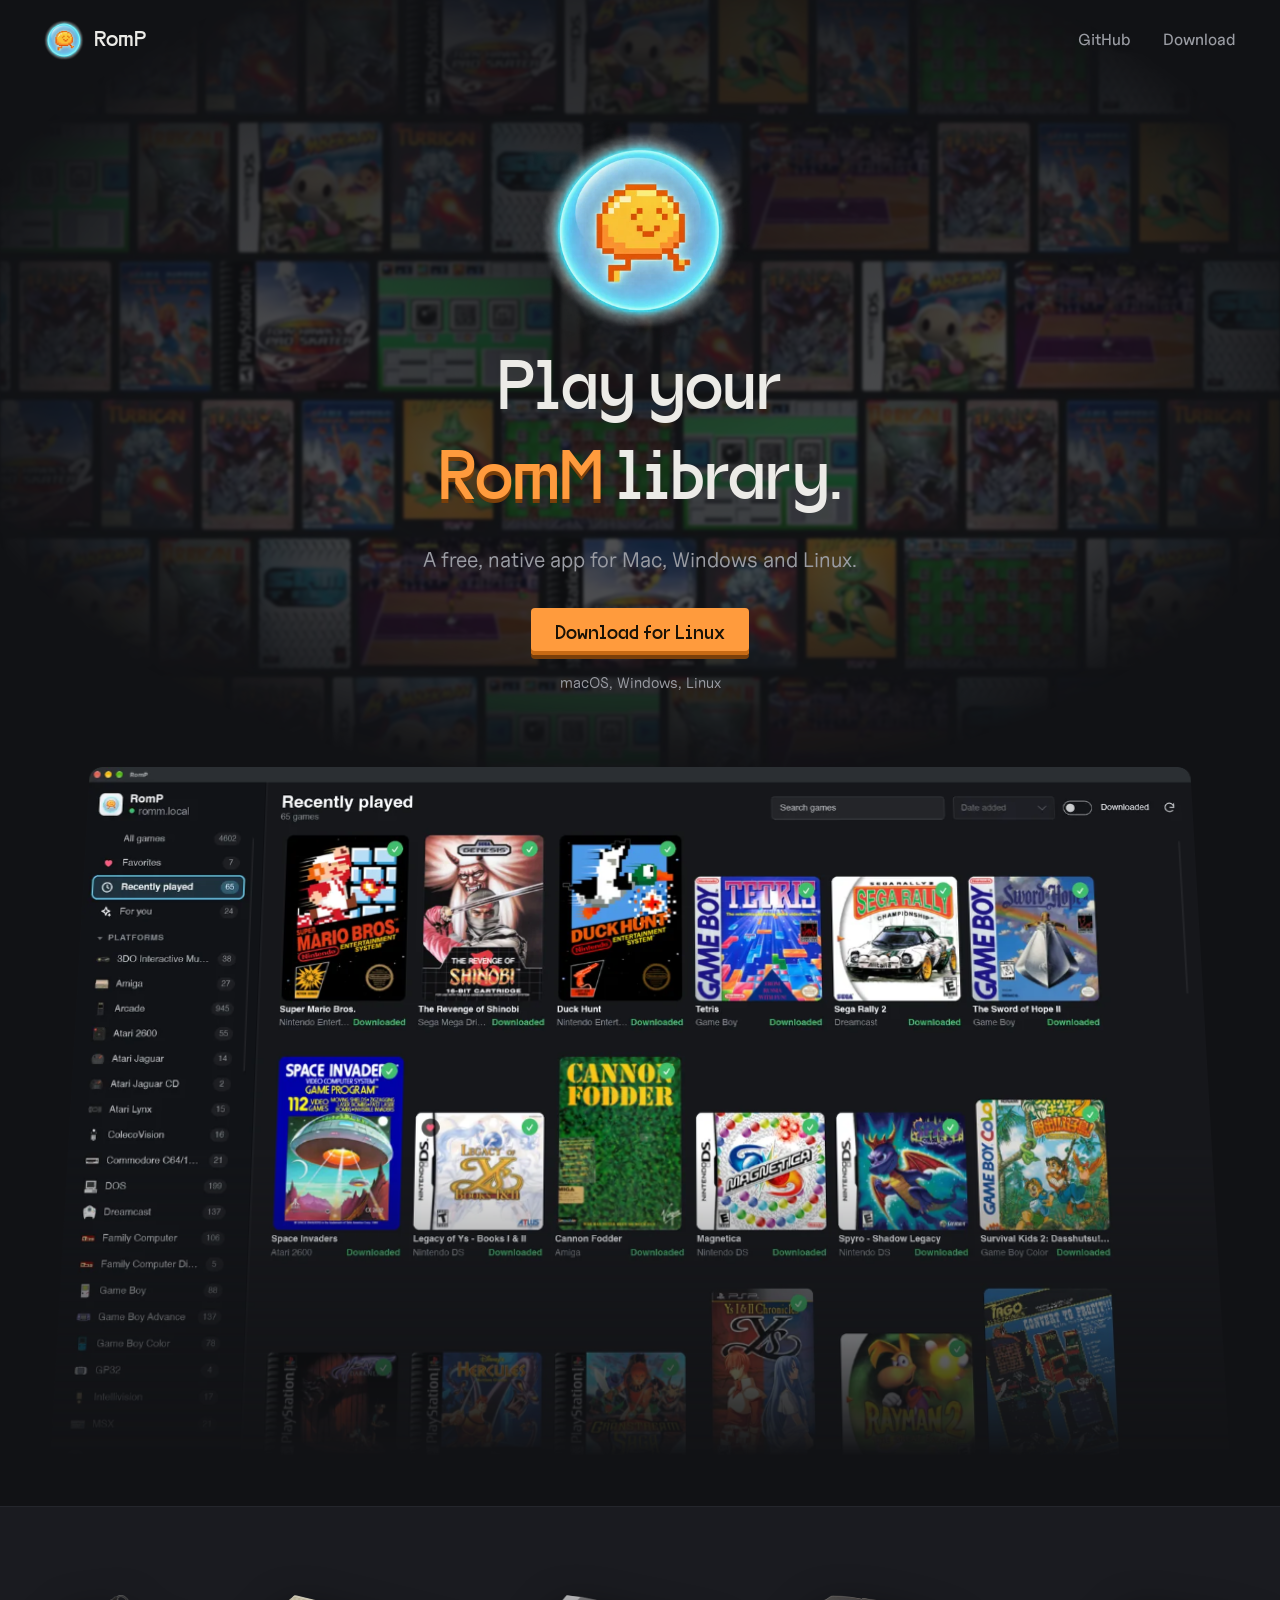
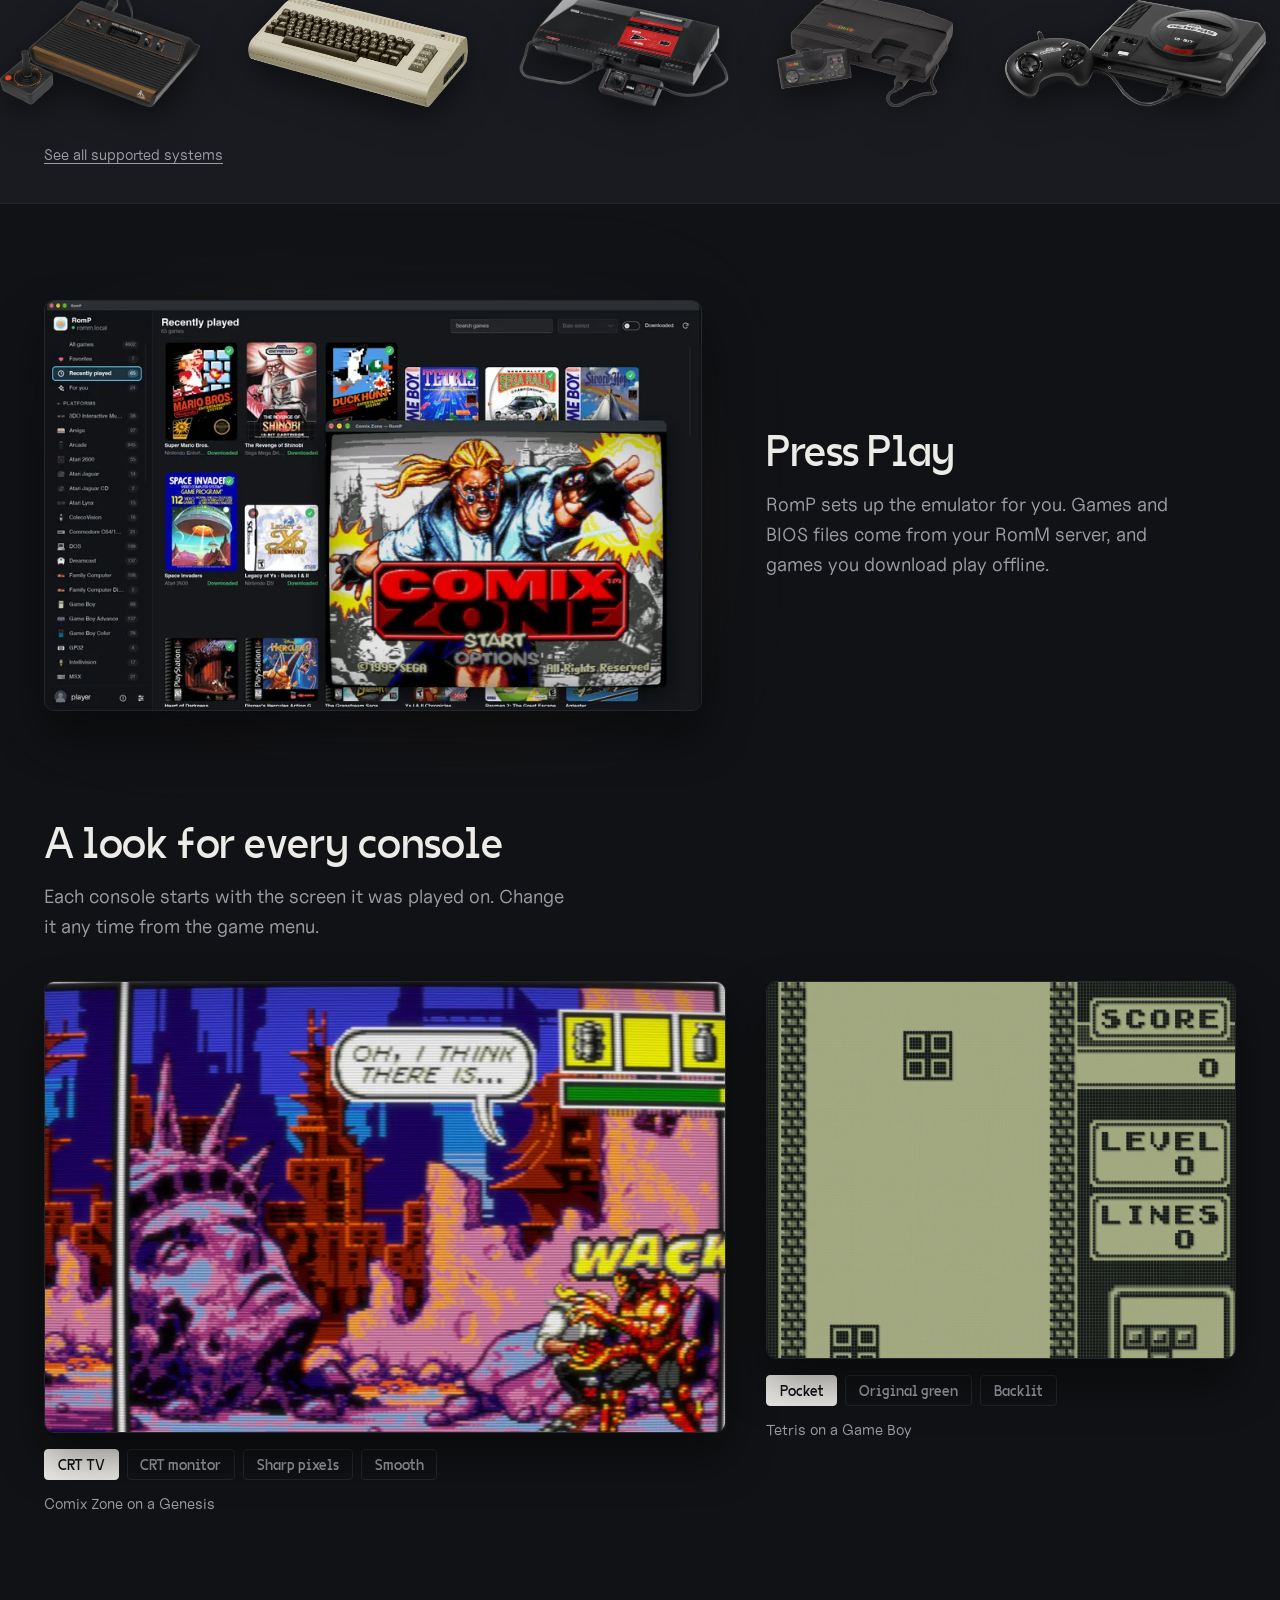
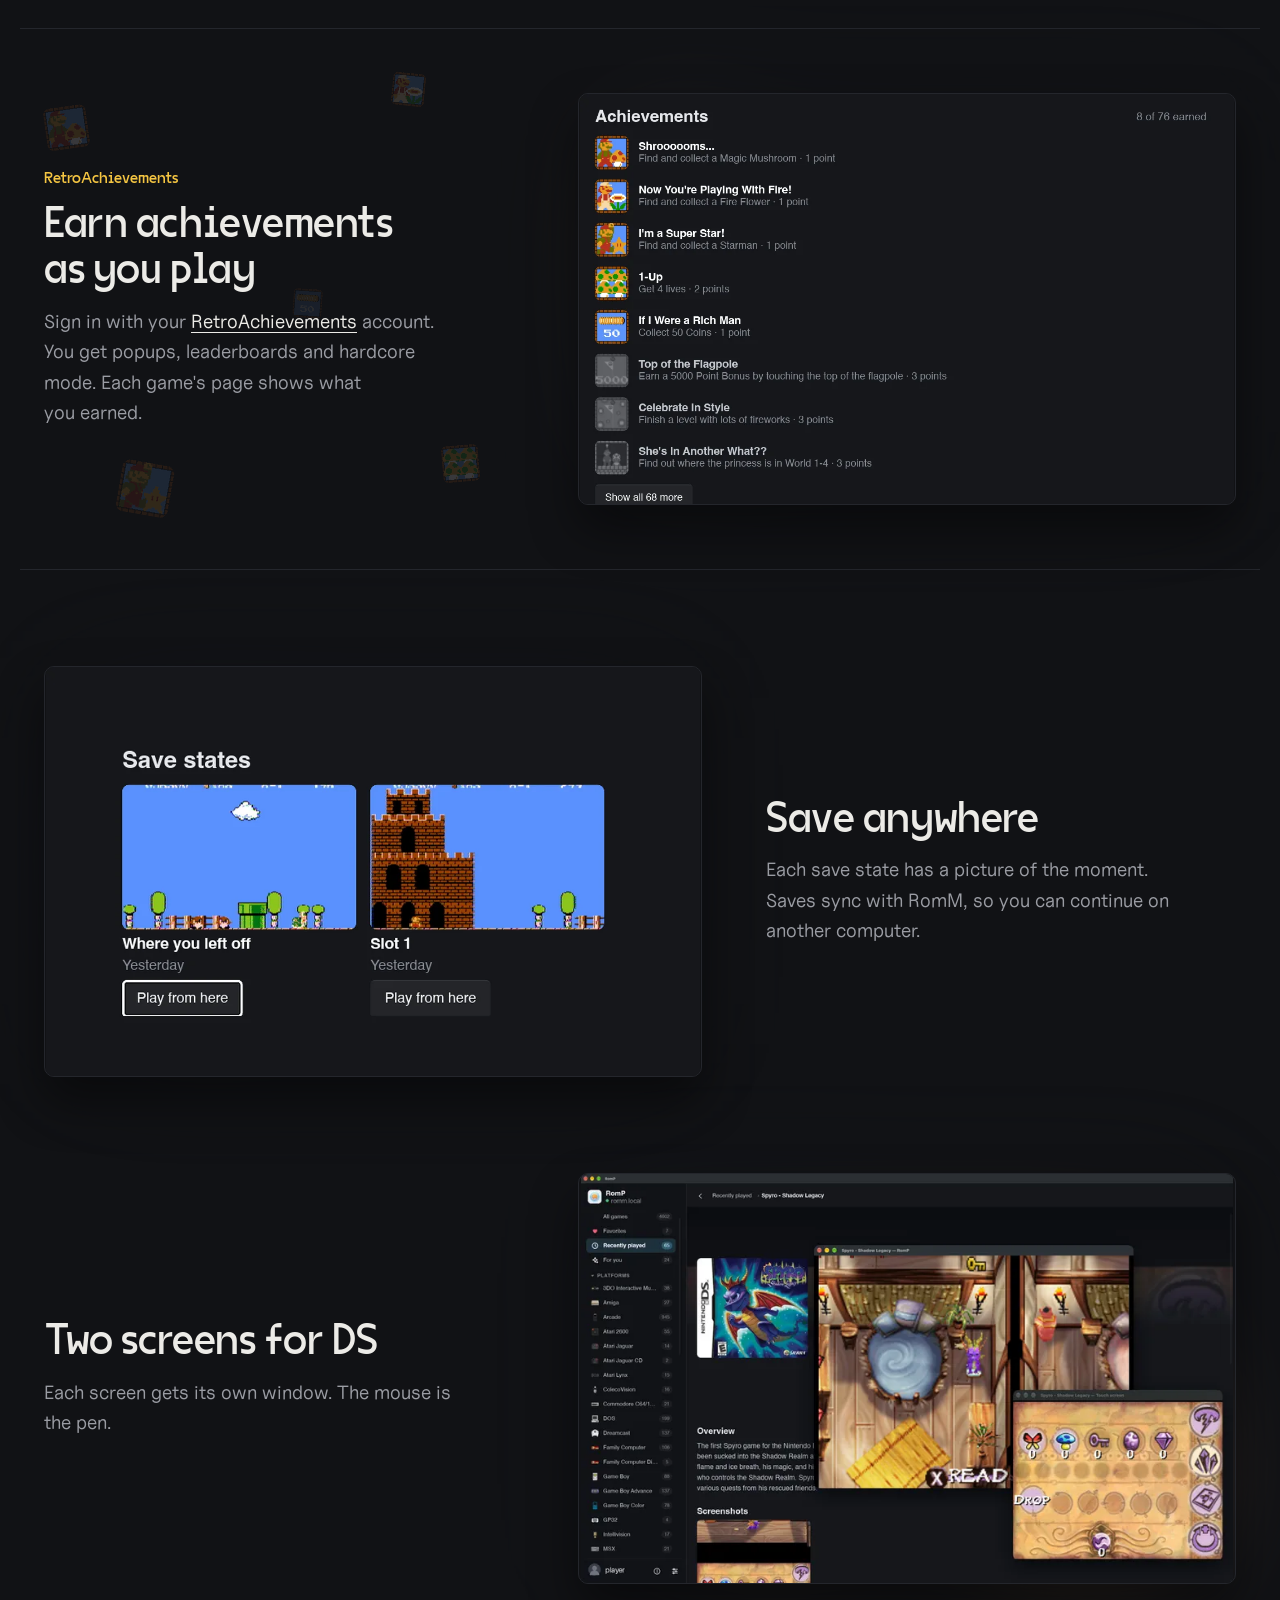
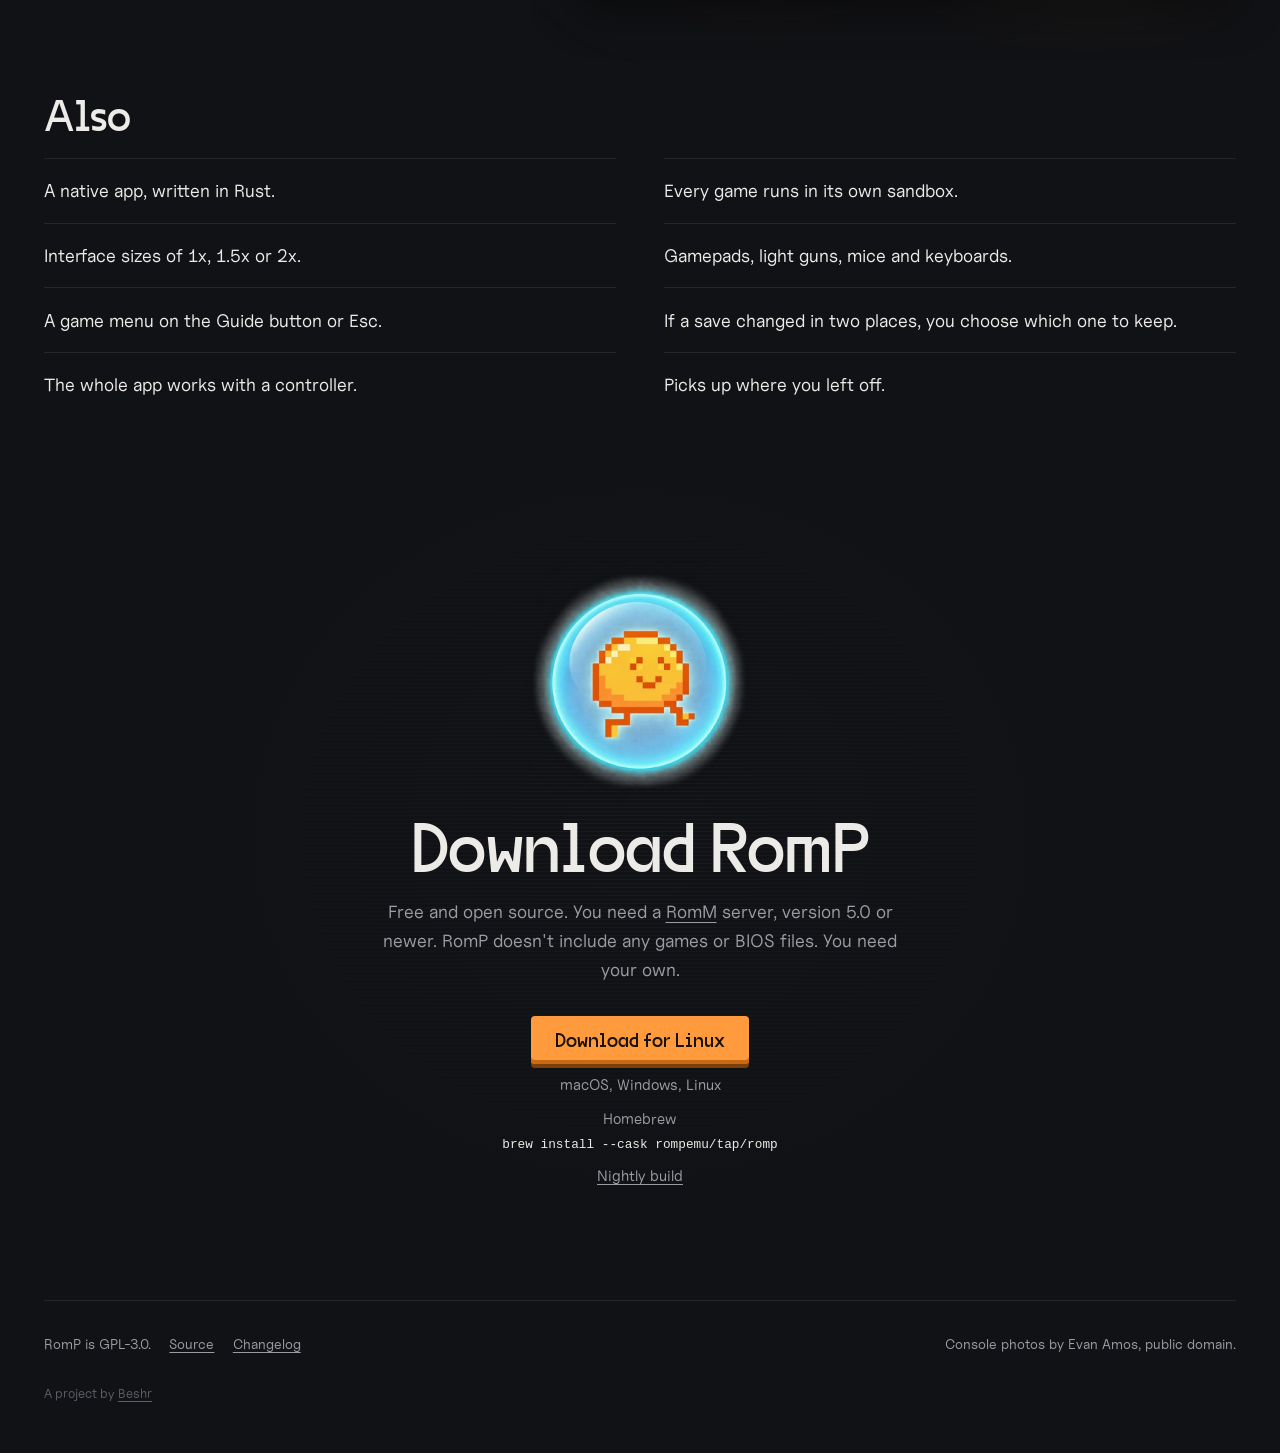
==== index.html @ f8d3b4d2 "Center the download section and even out the Also list" ====
<!doctype html>
<html lang="en">
<head>
<meta charset="utf-8">
<meta name="viewport" content="width=device-width, initial-scale=1">
<title>RomP - Play your RomM library</title>
<meta name="description" content="RomP is a free, open source, native app for Mac, Windows and Linux. It plays the games on your RomM server, with save sync, RetroAchievements and the screen look of each console.">
<meta name="theme-color" content="#111215">
<meta name="color-scheme" content="dark">
<link rel="canonical" href="https://rompemu.github.io/">
<link rel="icon" href="img/favicon.png" type="image/png">
<link rel="apple-touch-icon" href="img/apple-touch-icon.png">

<meta property="og:type" content="website">
<meta property="og:site_name" content="RomP">
<meta property="og:title" content="RomP - Play your RomM library">
<meta property="og:description" content="A free, native app for Mac, Windows and Linux. Choose a game from your server and press Play. RomP sets up the emulator for you.">
<meta property="og:url" content="https://rompemu.github.io/">
<meta property="og:image" content="https://rompemu.github.io/img/og.jpg">
<meta property="og:image:width" content="1200">
<meta property="og:image:height" content="630">
<meta property="og:image:alt" content="The RomP icon and name, with the tagline: Play your RomM library.">
<meta name="twitter:card" content="summary_large_image">
<meta name="twitter:title" content="RomP - Play your RomM library">
<meta name="twitter:description" content="A free, native app for Mac, Windows and Linux. Choose a game from your server and press Play. RomP sets up the emulator for you.">
<meta name="twitter:image" content="https://rompemu.github.io/img/og.jpg">

<script type="application/ld+json">
{
  "@context": "https://schema.org",
  "@type": "SoftwareApplication",
  "name": "RomP",
  "description": "Play your RomM library.",
  "applicationCategory": "GameApplication",
  "operatingSystem": "macOS, Windows, Linux",
  "license": "https://www.gnu.org/licenses/gpl-3.0.html",
  "url": "https://rompemu.github.io/",
  "downloadUrl": "https://github.com/RompEmu/RomP/releases/latest",
  "image": "https://rompemu.github.io/img/og.jpg",
  "offers": { "@type": "Offer", "price": "0", "priceCurrency": "USD" }
}
</script>
<link rel="preload" href="fonts/vg5000.woff2" as="font" type="font/woff2" crossorigin>
<link rel="stylesheet" href="style.css">
</head>
<body>

<header class="top">
  <div class="brand">
    <a class="logo" href="./"><img src="img/mark-nav.png" width="40" height="40" alt="">RomP</a>
    <a class="tag" href="https://github.com/RompEmu/RomP/releases/latest" data-tag hidden></a>
  </div>
  <nav>
    <a href="https://github.com/RompEmu/RomP">GitHub</a>
    <a href="#download">Download</a>
  </nav>
</header>

<main>
  <section class="hero">
    <div class="hero-text">
      <img class="hero-mark" src="img/mark-320.webp" srcset="img/mark-320.webp 1x, img/mark-640.webp 2x" width="220" height="220" alt="">
      <h1>Play your<br> <span class="hl">RomM</span> library.</h1>
      <p>A free, native app for Mac, Windows and Linux.</p>
      <a class="button" href="https://github.com/RompEmu/RomP/releases/latest" data-os-label>Download</a>
      <p class="small" data-version>macOS, Windows, Linux</p>
    </div>
    <img class="hero-shot" src="img/library-1600.webp" srcset="img/library-800.webp 800w, img/library-1600.webp 1600w" sizes="(max-width: 860px) 100vw, 1100px" width="1600" height="1004" alt="The RomP library, showing recently played games from many consoles">
  </section>

  <section class="shelf">
    <div class="shelf-track">
      <div class="shelf-row">
        <span class="console" data-name="Atari 2600" data-emu="Stella"><img src="img/consoles/atari-2600.webp" alt="Atari 2600" loading="lazy"></span>
        <span class="console" data-name="Commodore 64" data-emu="VICE"><img src="img/consoles/c64.webp" alt="Commodore 64" loading="lazy"></span>
        <span class="console" data-name="Sega Master System" data-emu="Genesis Plus GX"><img src="img/consoles/master-system.webp" alt="Sega Master System" loading="lazy"></span>
        <span class="console" data-name="TurboGrafx-16" data-emu="Beetle PCE Fast"><img src="img/consoles/turbografx.webp" alt="TurboGrafx-16" loading="lazy"></span>
        <span class="console" data-name="Sega Genesis" data-emu="Genesis Plus GX"><img src="img/consoles/genesis.webp" alt="Sega Genesis" loading="lazy"></span>
        <span class="console hand" data-name="Game Boy" data-emu="mGBA"><img src="img/consoles/game-boy.webp" alt="Game Boy" loading="lazy"></span>
        <span class="console hand" data-name="Atari Lynx" data-emu="Beetle Lynx"><img src="img/consoles/lynx.webp" alt="Atari Lynx" loading="lazy"></span>
        <span class="console hand" data-name="Sega Game Gear" data-emu="Genesis Plus GX"><img src="img/consoles/game-gear.webp" alt="Sega Game Gear" loading="lazy"></span>
        <span class="console" data-name="Super Famicom" data-emu="Snes9x"><img src="img/consoles/super-famicom.webp" alt="Super Famicom" loading="lazy"></span>
        <span class="console" data-name="Virtual Boy" data-emu="Beetle VB"><img src="img/consoles/virtual-boy.webp" alt="Virtual Boy" loading="lazy"></span>
        <span class="console" data-name="Sega Saturn" data-emu="Beetle Saturn"><img src="img/consoles/saturn.webp" alt="Sega Saturn" loading="lazy"></span>
        <span class="console" data-name="PlayStation" data-emu="Beetle PSX HW"><img src="img/consoles/playstation.webp" alt="PlayStation" loading="lazy"></span>
        <span class="console" data-name="Nintendo 64" data-emu="Mupen64Plus-Next"><img src="img/consoles/n64.webp" alt="Nintendo 64" loading="lazy"></span>
        <span class="console hand" data-name="Game Boy Color" data-emu="mGBA"><img src="img/consoles/gbc.webp" alt="Game Boy Color" loading="lazy"></span>
        <span class="console" data-name="PlayStation 2" data-emu="PCSX2 or ARMSX2"><img src="img/consoles/ps2.webp" alt="PlayStation 2" loading="lazy"></span>
        <span class="console" data-name="GameCube" data-emu="Dolphin"><img src="img/consoles/gamecube.webp" alt="GameCube" loading="lazy"></span>
        <span class="console hand" data-name="Game Boy Advance" data-emu="mGBA"><img src="img/consoles/gba.webp" alt="Game Boy Advance" loading="lazy"></span>
        <span class="console" data-name="Xbox" data-emu="xemu"><img src="img/consoles/xbox.webp" alt="Xbox" loading="lazy"></span>
        <span class="console hand" data-name="Nintendo DS" data-emu="melonDS DS"><img src="img/consoles/ds.webp" alt="Nintendo DS" loading="lazy"></span>
        <span class="console" data-name="PlayStation 3" data-emu="RPCS3"><img src="img/consoles/ps3.webp" alt="PlayStation 3" loading="lazy"></span>
      </div>
      <div class="shelf-row" aria-hidden="true">
        <span class="console" data-name="Atari 2600" data-emu="Stella"><img src="img/consoles/atari-2600.webp" alt="" loading="lazy"></span>
        <span class="console" data-name="Commodore 64" data-emu="VICE"><img src="img/consoles/c64.webp" alt="" loading="lazy"></span>
        <span class="console" data-name="Sega Master System" data-emu="Genesis Plus GX"><img src="img/consoles/master-system.webp" alt="" loading="lazy"></span>
        <span class="console" data-name="TurboGrafx-16" data-emu="Beetle PCE Fast"><img src="img/consoles/turbografx.webp" alt="" loading="lazy"></span>
        <span class="console" data-name="Sega Genesis" data-emu="Genesis Plus GX"><img src="img/consoles/genesis.webp" alt="" loading="lazy"></span>
        <span class="console hand" data-name="Game Boy" data-emu="mGBA"><img src="img/consoles/game-boy.webp" alt="" loading="lazy"></span>
        <span class="console hand" data-name="Atari Lynx" data-emu="Beetle Lynx"><img src="img/consoles/lynx.webp" alt="" loading="lazy"></span>
        <span class="console hand" data-name="Sega Game Gear" data-emu="Genesis Plus GX"><img src="img/consoles/game-gear.webp" alt="" loading="lazy"></span>
        <span class="console" data-name="Super Famicom" data-emu="Snes9x"><img src="img/consoles/super-famicom.webp" alt="" loading="lazy"></span>
        <span class="console" data-name="Virtual Boy" data-emu="Beetle VB"><img src="img/consoles/virtual-boy.webp" alt="" loading="lazy"></span>
        <span class="console" data-name="Sega Saturn" data-emu="Beetle Saturn"><img src="img/consoles/saturn.webp" alt="" loading="lazy"></span>
        <span class="console" data-name="PlayStation" data-emu="Beetle PSX HW"><img src="img/consoles/playstation.webp" alt="" loading="lazy"></span>
        <span class="console" data-name="Nintendo 64" data-emu="Mupen64Plus-Next"><img src="img/consoles/n64.webp" alt="" loading="lazy"></span>
        <span class="console hand" data-name="Game Boy Color" data-emu="mGBA"><img src="img/consoles/gbc.webp" alt="" loading="lazy"></span>
        <span class="console" data-name="PlayStation 2" data-emu="PCSX2 or ARMSX2"><img src="img/consoles/ps2.webp" alt="" loading="lazy"></span>
        <span class="console" data-name="GameCube" data-emu="Dolphin"><img src="img/consoles/gamecube.webp" alt="" loading="lazy"></span>
        <span class="console hand" data-name="Game Boy Advance" data-emu="mGBA"><img src="img/consoles/gba.webp" alt="" loading="lazy"></span>
        <span class="console" data-name="Xbox" data-emu="xemu"><img src="img/consoles/xbox.webp" alt="" loading="lazy"></span>
        <span class="console hand" data-name="Nintendo DS" data-emu="melonDS DS"><img src="img/consoles/ds.webp" alt="" loading="lazy"></span>
        <span class="console" data-name="PlayStation 3" data-emu="RPCS3"><img src="img/consoles/ps3.webp" alt="" loading="lazy"></span>
      </div>
    </div>
    <p class="shelf-link"><a href="https://github.com/RompEmu/RomP#supported-systems">See all supported systems</a></p>
  </section>

  <section class="row">
    <div class="shot" style="--src: url(img/play-800.webp)">
      <img class="framed" src="img/play-1600.webp" srcset="img/play-800.webp 800w, img/play-1600.webp 1600w" sizes="(max-width: 860px) 100vw, 60vw" width="1600" height="1004" loading="lazy" alt="Comix Zone running in its own window over the RomP library">
    </div>
    <div>
      <h2>Press Play</h2>
      <p>RomP sets up the emulator for you. Games and BIOS files come from your RomM server, and games you download play offline.</p>
    </div>
  </section>

  <section class="looks">
    <div class="looks-head">
      <h2>A look for every console</h2>
      <p>Each console starts with the screen it was played on. Change it any time from the game menu.</p>
    </div>
    <div class="looks-grid">
      <figure class="switcher">
        <div class="stage">
        <img class="look is-on" data-look="look-crt-tv" src="img/look-crt-tv-1600.webp" srcset="img/look-crt-tv-800.webp 800w, img/look-crt-tv-1600.webp 1600w" sizes="(max-width: 860px) 100vw, 50vw" width="1600" height="1058" loading="lazy" alt="Comix Zone with the CRT TV look">
        <img class="look" data-look="look-crt-monitor" src="img/look-crt-monitor-1600.webp" srcset="img/look-crt-monitor-800.webp 800w, img/look-crt-monitor-1600.webp 1600w" sizes="(max-width: 860px) 100vw, 50vw" width="1600" height="1058" loading="lazy" alt="Comix Zone with the CRT monitor look">
        <img class="look" data-look="look-sharp" src="img/look-sharp-1600.webp" srcset="img/look-sharp-800.webp 800w, img/look-sharp-1600.webp 1600w" sizes="(max-width: 860px) 100vw, 50vw" width="1600" height="1058" loading="lazy" alt="Comix Zone with the Sharp pixels look">
        <img class="look" data-look="look-smooth" src="img/look-smooth-1600.webp" srcset="img/look-smooth-800.webp 800w, img/look-smooth-1600.webp 1600w" sizes="(max-width: 860px) 100vw, 50vw" width="1600" height="1058" loading="lazy" alt="Comix Zone with the Smooth look">
        </div>
        <div class="tabs" role="group" aria-label="Genesis looks">
        <button type="button" data-look="look-crt-tv" aria-pressed="true">CRT TV</button>
        <button type="button" data-look="look-crt-monitor" aria-pressed="false">CRT monitor</button>
        <button type="button" data-look="look-sharp" aria-pressed="false">Sharp pixels</button>
        <button type="button" data-look="look-smooth" aria-pressed="false">Smooth</button>
        </div>
        <figcaption>Comix Zone on a Genesis</figcaption>
      </figure>
      <figure class="switcher">
        <div class="stage">
        <img class="look is-on" data-look="look-gb-pocket" src="img/look-gb-pocket-1200.webp" srcset="img/look-gb-pocket-600.webp 600w, img/look-gb-pocket-1200.webp 1200w" sizes="(max-width: 860px) 100vw, 50vw" width="1200" height="962" loading="lazy" alt="Tetris with the Pocket look">
        <img class="look" data-look="look-gb-green" src="img/look-gb-green-1200.webp" srcset="img/look-gb-green-600.webp 600w, img/look-gb-green-1200.webp 1200w" sizes="(max-width: 860px) 100vw, 50vw" width="1200" height="962" loading="lazy" alt="Tetris with the Original green look">
        <img class="look" data-look="look-gb-backlit" src="img/look-gb-backlit-1200.webp" srcset="img/look-gb-backlit-600.webp 600w, img/look-gb-backlit-1200.webp 1200w" sizes="(max-width: 860px) 100vw, 50vw" width="1200" height="962" loading="lazy" alt="Tetris with the Backlit look">
        </div>
        <div class="tabs" role="group" aria-label="Game Boy screens">
        <button type="button" data-look="look-gb-pocket" aria-pressed="true">Pocket</button>
        <button type="button" data-look="look-gb-green" aria-pressed="false">Original green</button>
        <button type="button" data-look="look-gb-backlit" aria-pressed="false">Backlit</button>
        </div>
        <figcaption>Tetris on a Game Boy</figcaption>
      </figure>
    </div>
  </section>

  <section class="cheevos">
    <div class="badges" aria-hidden="true">
      <img src="img/badge-0.png" alt=""><img src="img/badge-1.png" alt=""><img src="img/badge-2.png" alt=""><img src="img/badge-3.png" alt=""><img src="img/badge-4.png" alt="">
    </div>
    <div class="cheevos-text">
      <p class="eyebrow">RetroAchievements</p>
      <h2>Earn achievements as you play</h2>
      <p>Sign in with your <a href="https://retroachievements.org">RetroAchievements</a> account. You get popups, leaderboards and hardcore mode. Each game's page shows what you earned.</p>
    </div>
    <div class="shot" style="--src: url(img/achievements.webp)">
      <picture>
        <source media="(max-width: 600px)" srcset="img/achievements-phone.webp" width="780" height="367">
        <img class="framed" src="img/achievements.webp" width="1174" height="734" loading="lazy" alt="A list of Super Mario Bros. achievements, 8 of 76 earned">
      </picture>
    </div>
  </section>

  <section class="row">
    <div class="shot" style="--src: url(img/save-states.webp)">
      <picture>
        <source media="(max-width: 600px)" srcset="img/save-states-phone.webp" width="697" height="371">
        <img class="framed" src="img/save-states.webp" width="1174" height="734" loading="lazy" alt="Two save states with a picture of the game">
      </picture>
    </div>
    <div>
      <h2>Save anywhere</h2>
      <p>Each save state has a picture of the moment. Saves sync with RomM, so you can continue on another computer.</p>
    </div>
  </section>

  <section class="row flip">
    <div class="shot" style="--src: url(img/ds-800.webp)">
      <img class="framed" src="img/ds-1600.webp" srcset="img/ds-800.webp 800w, img/ds-1600.webp 1600w" sizes="(max-width: 860px) 100vw, 60vw" width="1600" height="1004" loading="lazy" alt="Spyro: Shadow Legacy with its two screens in two windows">
    </div>
    <div>
      <h2>Two screens for DS</h2>
      <p>Each screen gets its own window. The mouse is the pen.</p>
    </div>
  </section>

  <section class="facts">
    <h2>Also</h2>
    <ul>
      <li>A native app, written in Rust.</li>
      <li>Every game runs in its own sandbox.</li>
      <li>Interface sizes of 1x, 1.5x or 2x.</li>
      <li>Gamepads, light guns, mice and keyboards.</li>
      <li>A game menu on the Guide button or Esc.</li>
      <li>If a save changed in two places, you choose which one to keep.</li>
      <li>The whole app works with a controller.</li>
      <li>Picks up where you left off.</li>
    </ul>
  </section>

  <section class="download" id="download">
    <img class="download-mark" src="img/mark-320.webp" srcset="img/mark-320.webp 1x, img/mark-640.webp 2x" width="240" height="240" alt="">
    <div>
      <h2>Download RomP</h2>
      <p>Free and open source. You need a <a href="https://romm.app">RomM</a> server, version 5.0 or newer. RomP doesn't include any games or BIOS files. You need your own.</p>
      <a class="button" href="https://github.com/RompEmu/RomP/releases/latest" data-os-label>Download</a>
      <p class="small" data-version>macOS, Windows, Linux</p>
      <p class="small others" data-others hidden></p>
      <p class="small">Homebrew<br><code>brew install --cask rompemu/tap/romp</code></p>
      <p class="small"><a href="https://github.com/RompEmu/RomP/releases/tag/nightly">Nightly build</a></p>
    </div>
  </section>
</main>

<footer>
  <p>RomP is GPL-3.0. <a href="https://github.com/RompEmu/RomP">Source</a> <a href="https://github.com/RompEmu/RomP/blob/main/CHANGELOG.md">Changelog</a></p>
  <p>Console photos by Evan Amos, public domain.</p>
  <p class="byline">A project by <a href="https://beshr.com">Beshr</a></p>
</footer>

<script src="script.js" defer></script>

<script data-goatcounter="https://romp.goatcounter.com/count" async src="//gc.zgo.at/count.js"></script>
</body>
</html>
---- style.css ----
@font-face {
  font-family: "VG5000";
  src: url("fonts/vg5000.woff2") format("woff2");
  font-display: swap;
}

@font-face {
  font-family: "Uncut Sans";
  src: url("fonts/uncut-sans-400.woff2") format("woff2");
  font-weight: 400;
  font-display: swap;
}

@font-face {
  font-family: "Uncut Sans";
  src: url("fonts/uncut-sans-500.woff2") format("woff2");
  font-weight: 500;
  font-display: swap;
}

@font-face {
  font-family: "Uncut Sans";
  src: url("fonts/uncut-sans-600.woff2") format("woff2");
  font-weight: 600;
  font-display: swap;
}

:root {
  --bg: #111215;
  --text: #ecebe7;
  --muted: #9a9ca3;
  --line: #24262c;
  --orange: #ff9b3d;
  --gold: #f4c542;
  --focus: #5ac8fa;
  --font: "Uncut Sans", system-ui, sans-serif;
  --display: "VG5000", "Uncut Sans", sans-serif;
}

* { box-sizing: border-box; }

body {
  margin: 0;
  background: var(--bg);
  color: var(--text);
  font: 400 1.125rem/1.6 var(--font);
  -webkit-font-smoothing: antialiased;
}

html { overflow-x: clip; }
main { overflow-x: clip; }

a { color: inherit; text-decoration-thickness: 1px; text-underline-offset: .2em; }

a:focus-visible, button:focus-visible {
  outline: 2px solid var(--focus);
  outline-offset: 3px;
  border-radius: 4px;
}

.button:focus-visible { outline-offset: 4px; }

h1, h2 { text-wrap: balance; }
p { text-wrap: pretty; }
img { display: block; max-width: 100%; height: auto; }

.top {
  position: relative;
  z-index: 10;
  display: flex;
  align-items: center;
  justify-content: space-between;
  max-width: 1240px;
  margin: 0 auto;
  padding: 1.25rem 1.5rem;
}

.logo {
  display: flex;
  align-items: center;
  gap: .6rem;
  font-family: var(--display);
  font-weight: 400;
  font-size: 1.4rem;
  text-decoration: none;
}

.brand { display: flex; align-items: center; gap: .75rem; }

.tag {
  padding: .3rem .45rem .2rem;
  border: 1px solid var(--line);
  border-radius: 3px;
  color: var(--muted);
  font: 400 .8125rem/1 var(--display);
  text-decoration: none;
}

.tag:hover { color: var(--text); border-color: var(--muted); }

.top nav { display: flex; gap: 2rem; font-weight: 500; font-size: 1rem; }
.top nav a { text-decoration: none; color: var(--muted); }
.top nav a:hover { color: var(--text); }

.hero {
  position: relative;
  isolation: isolate;
  display: grid;
  justify-items: center;
  max-width: 1240px;
  margin: 0 auto;
  padding: 2.5rem 1.5rem 3rem;
  text-align: center;
}

.hero-text { display: grid; justify-items: center; }

.hero::before {
  content: "";
  pointer-events: none;
  position: absolute;
  z-index: -1;
  top: -6rem;
  height: 52rem;
  left: 50%;
  width: 100vw;
  translate: -50% 0;
  background:
    radial-gradient(ellipse 34% 40% at 50% 34%, rgb(17 18 21 / .82), rgb(17 18 21 / .35) 70%, transparent),
    url("img/wall.webp") center top / cover;
  opacity: .42;
  filter: saturate(.8) blur(1.5px);
  -webkit-mask-image: radial-gradient(ellipse 70% 65% at 50% 45%, #000 20%, transparent 80%);
  mask-image: radial-gradient(ellipse 70% 65% at 50% 45%, #000 20%, transparent 80%);
}

.hero-mark {
  width: 220px;
  height: 220px;
  margin-bottom: .25rem;
  animation: bob 6s ease-in-out infinite;
}

@keyframes bob {
  50% { transform: translateY(-8px); }
}

h1 {
  margin: 0 0 1.25rem;
  font-family: var(--display);
  font-size: clamp(3rem, 5.4vw, 4.9rem);
  line-height: 1.3;
  font-weight: 400;
  letter-spacing: -.015em;
}

h1 .hl {
  color: var(--orange);
  text-shadow: 0 .06em 0 #7a3f0a;
}

.hero-text > p:first-of-type { margin: 0 0 2rem; color: var(--muted); font-size: 1.3125rem; line-height: 1.55; }

.button {
  display: inline-block;
  padding: .9rem 1.5rem .8rem;
  border-radius: 4px;
  background: var(--orange);
  color: #1a1206;
  font: 400 1.25rem/1 var(--display);
  text-decoration: none;
  box-shadow: inset 0 -4px 0 #c86a14, 0 4px 0 #7a3f0a;
  transition: transform .06s, box-shadow .06s;
}

.button:hover { background: #ffab5c; }

.button:active {
  transform: translateY(4px);
  box-shadow: inset 0 -2px 0 #c86a14, 0 0 0 #7a3f0a;
}

.small { margin: 1rem 0 0; color: var(--muted); font-size: .9375rem; }

.hero-shot {
  width: min(100%, 1100px);
  margin: 4.5rem 0 0;
  border-radius: 12px;
  -webkit-mask-image: linear-gradient(#000 55%, transparent 96%);
  mask-image: linear-gradient(#000 55%, transparent 96%);
  filter: drop-shadow(0 40px 70px rgb(0 0 0 / .65));
  transform: perspective(2400px) rotateX(14deg);
  transform-origin: 50% 0;
}

.lost {
  min-height: 100vh;
  display: flex;
  flex-direction: column;
  background:
    repeating-linear-gradient(0deg, rgb(255 255 255 / .03) 0 1px, transparent 1px 4px),
    radial-gradient(ellipse 60% 50% at 50% 45%, rgb(255 155 61 / .08), transparent 70%),
    var(--bg);
}

.lost .top { width: 100%; }

.lost-main {
  flex: 1;
  display: grid;
  place-content: center;
  justify-items: center;
  gap: 0;
  padding: 2rem 1.5rem 6rem;
  text-align: center;
}

.lost-main h1 { margin-bottom: 1rem; }
.lost-main > p:not(.eyebrow) { margin: 0 0 2rem; color: var(--muted); font-size: 1.1875rem; max-width: 32ch; }

@media (max-width: 860px) {
  .hero { padding-top: 1.5rem; }
  .hero-shot { width: 112%; margin: 3rem 0 0; transform: none; }
}

.shelf {
  background: #1a1b20;
  border-block: 1px solid var(--line);
  padding: 5.5rem 0 2.25rem;
  overflow: hidden;
}

.shelf-track {
  display: flex;
  width: max-content;
  animation: slide 90s linear infinite;
}

.shelf-row {
  display: flex;
  align-items: flex-end;
  gap: 3rem;
  padding-right: 3rem;
}

.console { position: relative; display: block; }

.console img {
  height: 112px;
  width: auto;
  max-width: none;
  filter: drop-shadow(0 0 .5px rgb(255 255 255 / .35)) drop-shadow(0 10px 18px rgb(0 0 0 / .5));
  transition: transform .2s ease;
}

.console.hand img { height: 84px; }

.console:hover img { transform: translateY(-6px); }

.console::after {
  content: attr(data-name) "\A" attr(data-emu);
  position: absolute;
  left: 50%;
  bottom: calc(100% + 1rem);
  padding: .45rem .7rem .35rem;
  border-radius: 4px;
  background: var(--text);
  color: var(--bg);
  font: 400 .9375rem/1.35 var(--display);
  white-space: pre;
  text-align: center;
  box-shadow: 0 3px 0 rgb(0 0 0 / .35);
  opacity: 0;
  translate: -50% 6px;
  transition: opacity .15s, translate .15s;
  pointer-events: none;
}

.shelf-link {
  max-width: 1240px;
  margin: 2.25rem auto 0;
  padding: 0 1.5rem;
  font-size: .9375rem;
}

.shelf-link a { color: var(--muted); }
.shelf-link a:hover { color: var(--text); }

.console:hover::after { opacity: 1; translate: -50% 0; }

@keyframes slide {
  to { transform: translateX(-50%); }
}

h2 {
  margin: 0 0 .75rem;
  font-family: var(--display);
  font-size: clamp(2rem, 3.4vw, 2.75rem);
  line-height: 1.05;
  font-weight: 400;
  letter-spacing: -.01em;
}

.row {
  display: grid;
  grid-template-columns: minmax(0, 7fr) minmax(0, 5fr);
  align-items: center;
  gap: 4rem;
  max-width: 1240px;
  margin: 0 auto;
  padding: 6rem 1.5rem 0;
}

.row p { margin: 0; color: var(--muted); font-size: 1.1875rem; line-height: 1.6; max-width: 32ch; }

.row.flip { grid-template-columns: minmax(0, 5fr) minmax(0, 7fr); }
.row.flip .shot { order: 2; }

.shot {
  position: relative;
  isolation: isolate;
  aspect-ratio: 16 / 10;
}

.shot::before {
  content: "";
  pointer-events: none;
  position: absolute;
  inset: 8% 6%;
  z-index: -1;
  background: var(--src) center / cover;
  filter: blur(60px) saturate(1.6);
  opacity: .32;
}

.shot picture { display: contents; }

.shot img {
  width: 100%;
  height: 100%;
  object-fit: contain;
}

.framed {
  border-radius: 10px;
  border: 1px solid var(--line);
  box-shadow: 0 24px 48px rgb(0 0 0 / .45);
}

.looks {
  max-width: 1240px;
  margin: 0 auto;
  padding: 7rem 1.5rem 0;
}

.looks-head p { margin: 0; color: var(--muted); font-size: 1.1875rem; line-height: 1.6; max-width: 40ch; }

.looks-grid {
  display: grid;
  grid-template-columns: minmax(0, 1.45fr) minmax(0, 1fr);
  gap: 2.5rem;
  align-items: start;
  margin-top: 2.5rem;
}

.switcher { margin: 0; }

.stage {
  position: relative;
  display: grid;
  overflow: hidden;
  border-radius: 10px;
  border: 1px solid var(--line);
  background: #000;
  box-shadow: 0 24px 48px rgb(0 0 0 / .45);
}

.stage img {
  grid-area: 1 / 1;
  width: 100%;
  opacity: 0;
  transition: opacity .35s ease;
}

.stage img.is-on { opacity: 1; }

.tabs {
  display: flex;
  flex-wrap: wrap;
  gap: .5rem;
  margin-top: 1rem;
}

.tabs button {
  padding: .5rem .8rem .4rem;
  border: 1px solid var(--line);
  border-radius: 4px;
  background: transparent;
  color: var(--muted);
  font: 400 .9375rem/1 var(--display);
  cursor: pointer;
  transition: color .15s, border-color .15s, background .15s;
}

.tabs button:hover { color: var(--text); border-color: var(--muted); }

.tabs button[aria-pressed="true"] {
  background: var(--text);
  border-color: var(--text);
  color: var(--bg);
}

.switcher figcaption { margin-top: .75rem; color: var(--muted); font-size: .9375rem; }

.cheevos {
  position: relative;
  isolation: isolate;
  display: grid;
  grid-template-columns: minmax(0, 5fr) minmax(0, 7fr);
  align-items: center;
  gap: 4rem;
  max-width: 1240px;
  margin: 7rem auto 0;
  padding: 4rem 1.5rem;
  border-block: 1px solid var(--line);
}

.badges { position: absolute; inset: 0; z-index: -1; pointer-events: none; }

.badges img {
  position: absolute;
  z-index: -1;
  width: 44px;
  height: 44px;
  border-radius: 6px;
  image-rendering: pixelated;
  opacity: .16;
  filter: saturate(.7);
}

.badges img:nth-child(1) { left: 2%; top: 14%; rotate: -8deg; }
.badges img:nth-child(2) { left: 30%; top: 8%; rotate: 6deg; width: 34px; height: 34px; }
.badges img:nth-child(3) { left: 8%; bottom: 10%; rotate: 10deg; width: 54px; height: 54px; }
.badges img:nth-child(4) { left: 34%; bottom: 16%; rotate: -5deg; width: 38px; height: 38px; }
.badges img:nth-child(5) { left: 22%; top: 48%; rotate: 4deg; width: 30px; height: 30px; opacity: .1; }

.eyebrow {
  margin: 0 0 1rem;
  color: var(--gold);
  font: 400 1rem/1 var(--display);
}

.cheevos-text > p:last-child { margin: 0; color: var(--muted); font-size: 1.1875rem; line-height: 1.6; max-width: 32ch; }
.cheevos-text a { color: var(--text); }

.facts {
  max-width: 1240px;
  margin: 0 auto;
  padding: 7rem 1.5rem 0;
}

.facts ul {
  display: grid;
  grid-template-columns: repeat(2, minmax(0, 1fr));
  gap: 0 3rem;
  margin: 1rem 0 0;
  padding: 0;
  list-style: none;
}

.facts li {
  padding: 1.15rem 0;
  line-height: 1.5;
  border-top: 1px solid var(--line);
}

.download {
  position: relative;
  isolation: isolate;
  display: grid;
  justify-items: center;
  gap: 1rem;
  max-width: 1240px;
  margin: 0 auto;
  padding: 9rem 1.5rem 7rem;
  text-align: center;
}

.download > div { display: grid; justify-items: center; }
.download div > p:first-of-type { max-width: 44ch; }
.download code { white-space: nowrap; }

.download::before {
  content: "";
  pointer-events: none;
  position: absolute;
  inset: 4rem 0 2rem;
  z-index: -1;
  background: repeating-linear-gradient(0deg, rgb(255 255 255 / .035) 0 1px, transparent 1px 4px);
  -webkit-mask-image: radial-gradient(ellipse 50% 70% at 50% 45%, #000, transparent 75%);
  mask-image: radial-gradient(ellipse 50% 70% at 50% 45%, #000, transparent 75%);
}

.download h2 { font-size: clamp(2.75rem, 5.4vw, 4.75rem); line-height: 1; }
.download div > p:first-of-type { margin: 0 0 2rem; color: var(--muted); }
.download .small { margin-top: .6rem; }

code {
  font: .85em ui-monospace, "SF Mono", Menlo, monospace;
  color: var(--text);
}

footer {
  display: flex;
  flex-wrap: wrap;
  justify-content: space-between;
  gap: .5rem 2rem;
  width: min(100% - 3rem, 1192px);
  margin: 0 auto;
  padding: 2rem 0 3rem;
  border-top: 1px solid var(--line);
  color: var(--muted);
  font-size: .875rem;
}

.others a { margin-right: .9rem; }

footer p { margin: 0; }

.byline {
  flex-basis: 100%;
  margin-top: 1.25rem !important;
  color: #5c5f66;
  font-size: .8125rem;
}

.byline a { color: inherit; margin-left: 0; }
.byline a:hover { color: var(--text); }
footer p a { margin-left: .9rem; }

@media (max-width: 860px) {
  .row { grid-template-columns: 1fr; padding-top: 4rem; }
  .row.flip .shot { order: 0; }
  .facts ul { grid-template-columns: 1fr; }
  .row.flip { grid-template-columns: 1fr; }
  .looks-grid { grid-template-columns: 1fr; }
  .cheevos { grid-template-columns: 1fr; margin-top: 4rem; padding-block: 3rem; }
  .download { padding-top: 6rem; }
  .download code { font-size: .8rem; }
  .download-mark { width: 140px; height: 140px; }
  .hero-mark { width: 150px; height: 150px; }
  .console img { height: 80px; }
  .console.hand img { height: 60px; }
}

@media (max-width: 600px) {
  .shot:has(picture) { aspect-ratio: auto; }
}

@media (prefers-reduced-motion: reduce) {
  .shelf-track { animation: none; }
  .hero-mark { animation: none; }
}
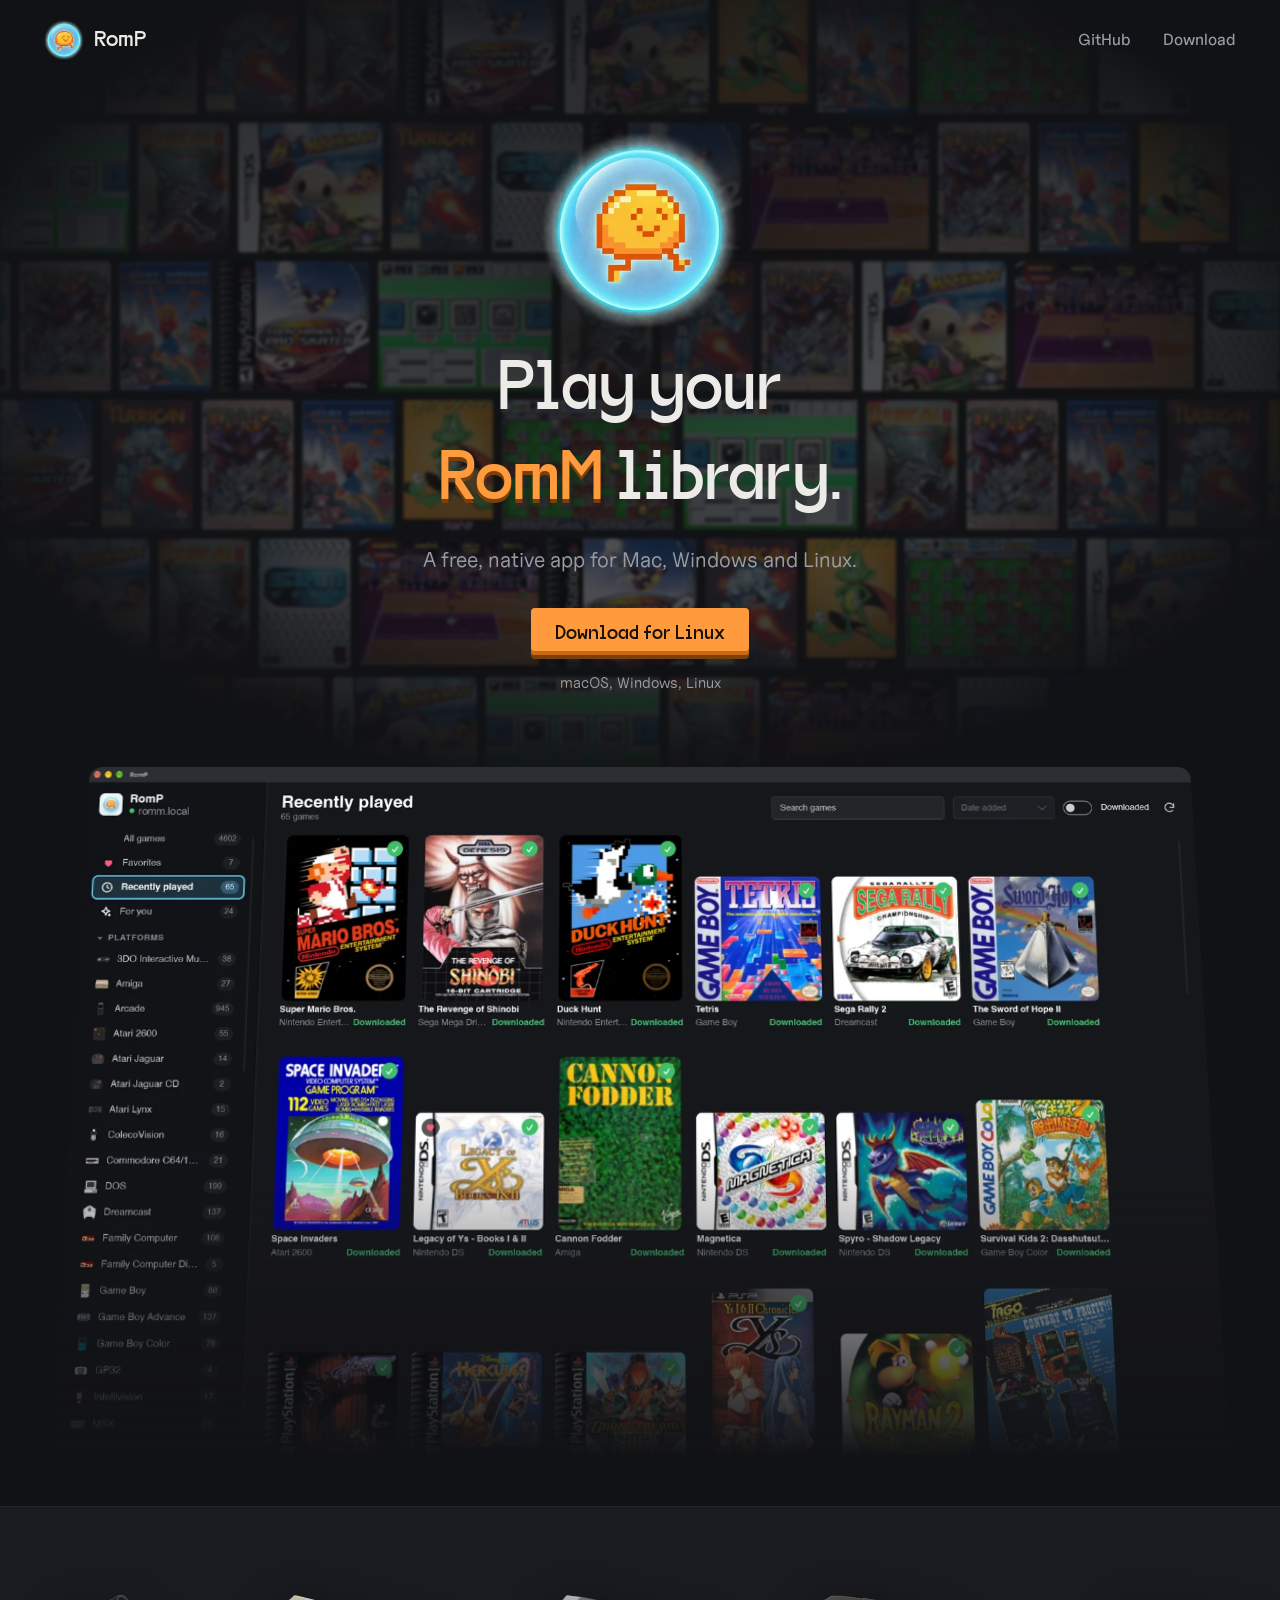
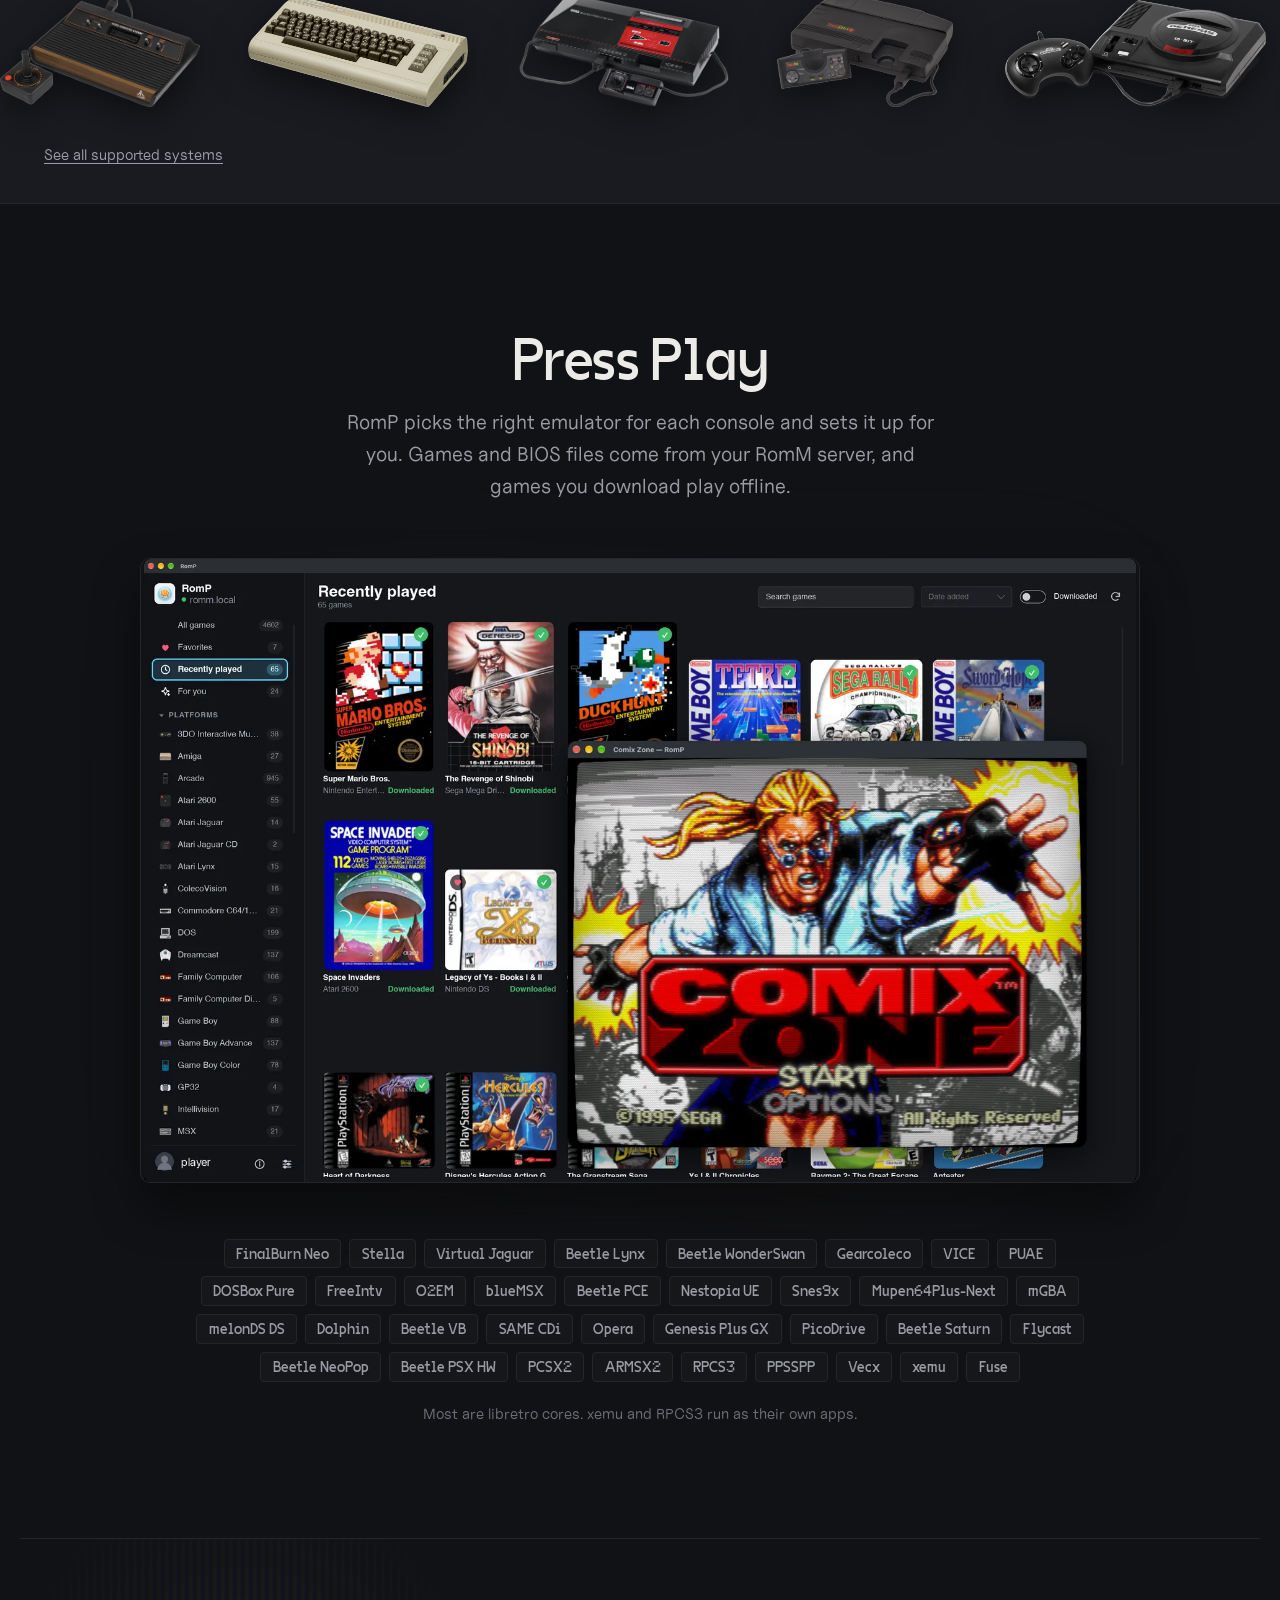
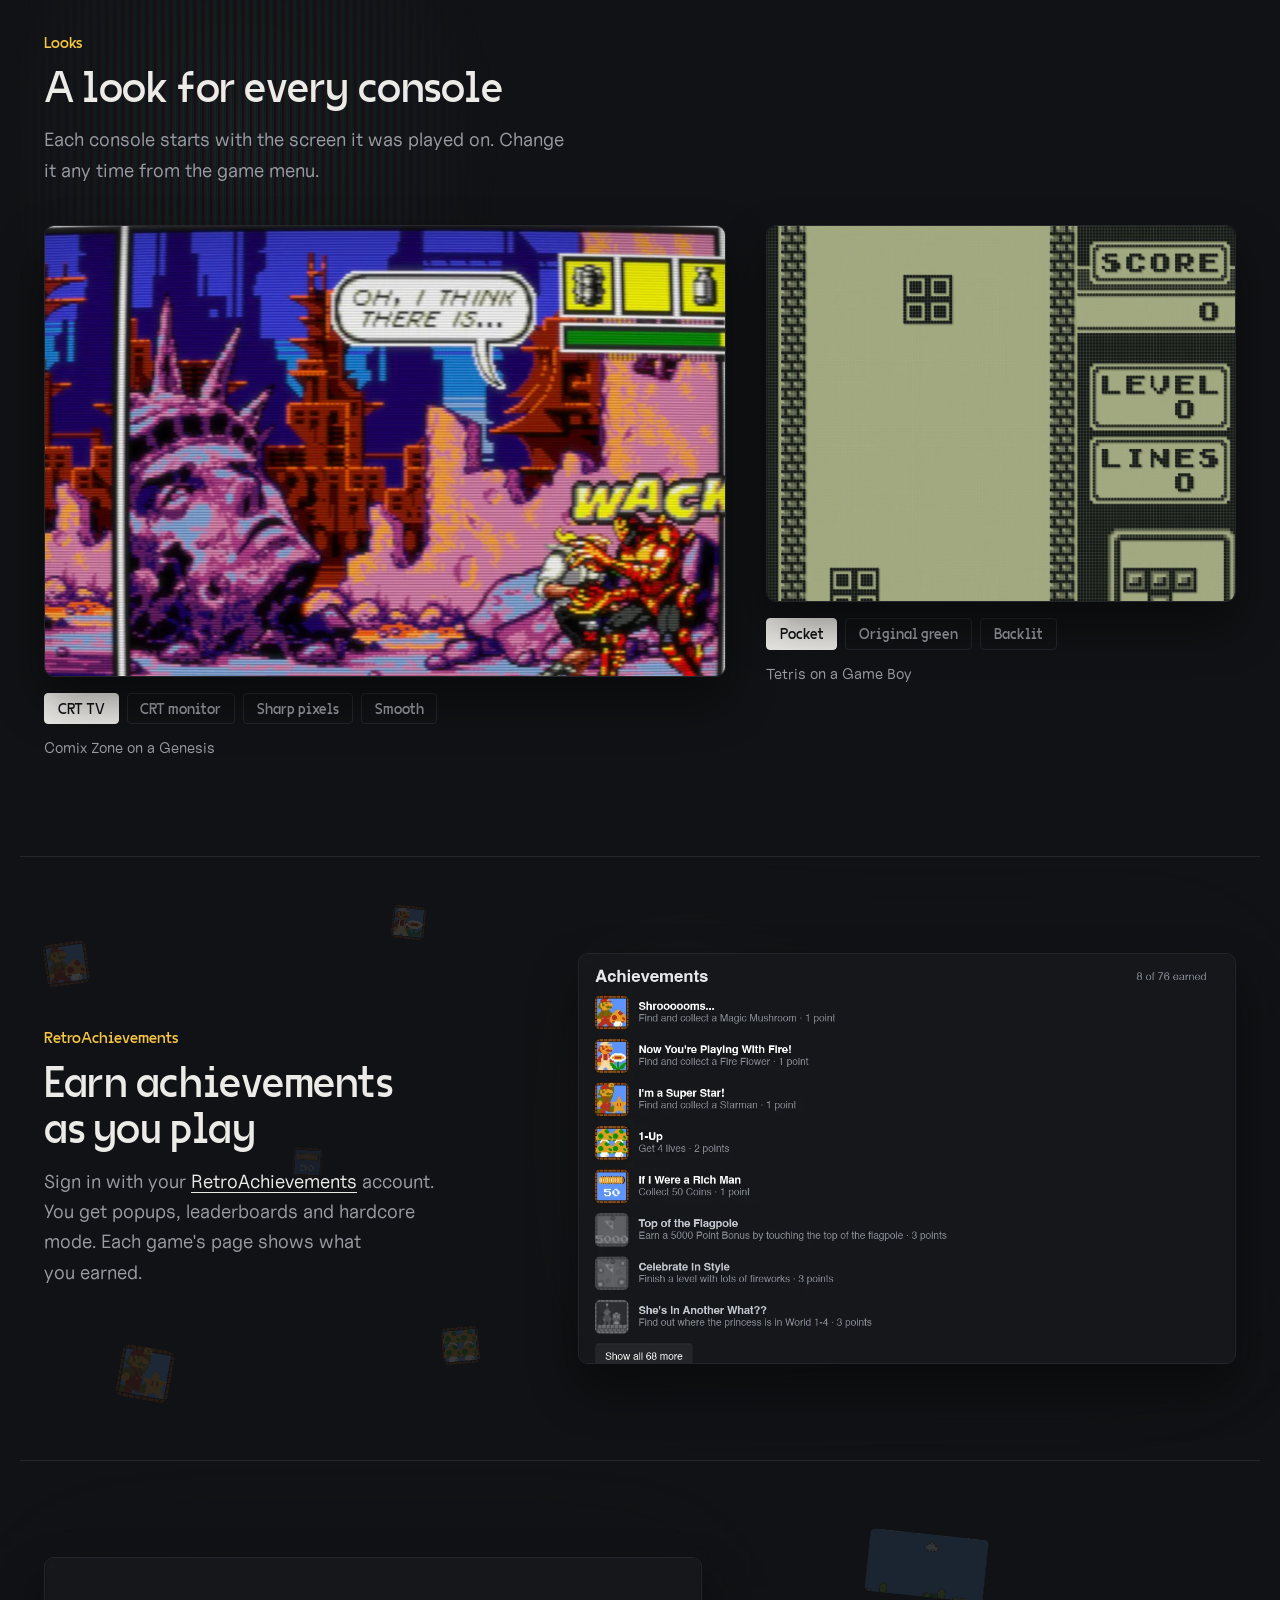
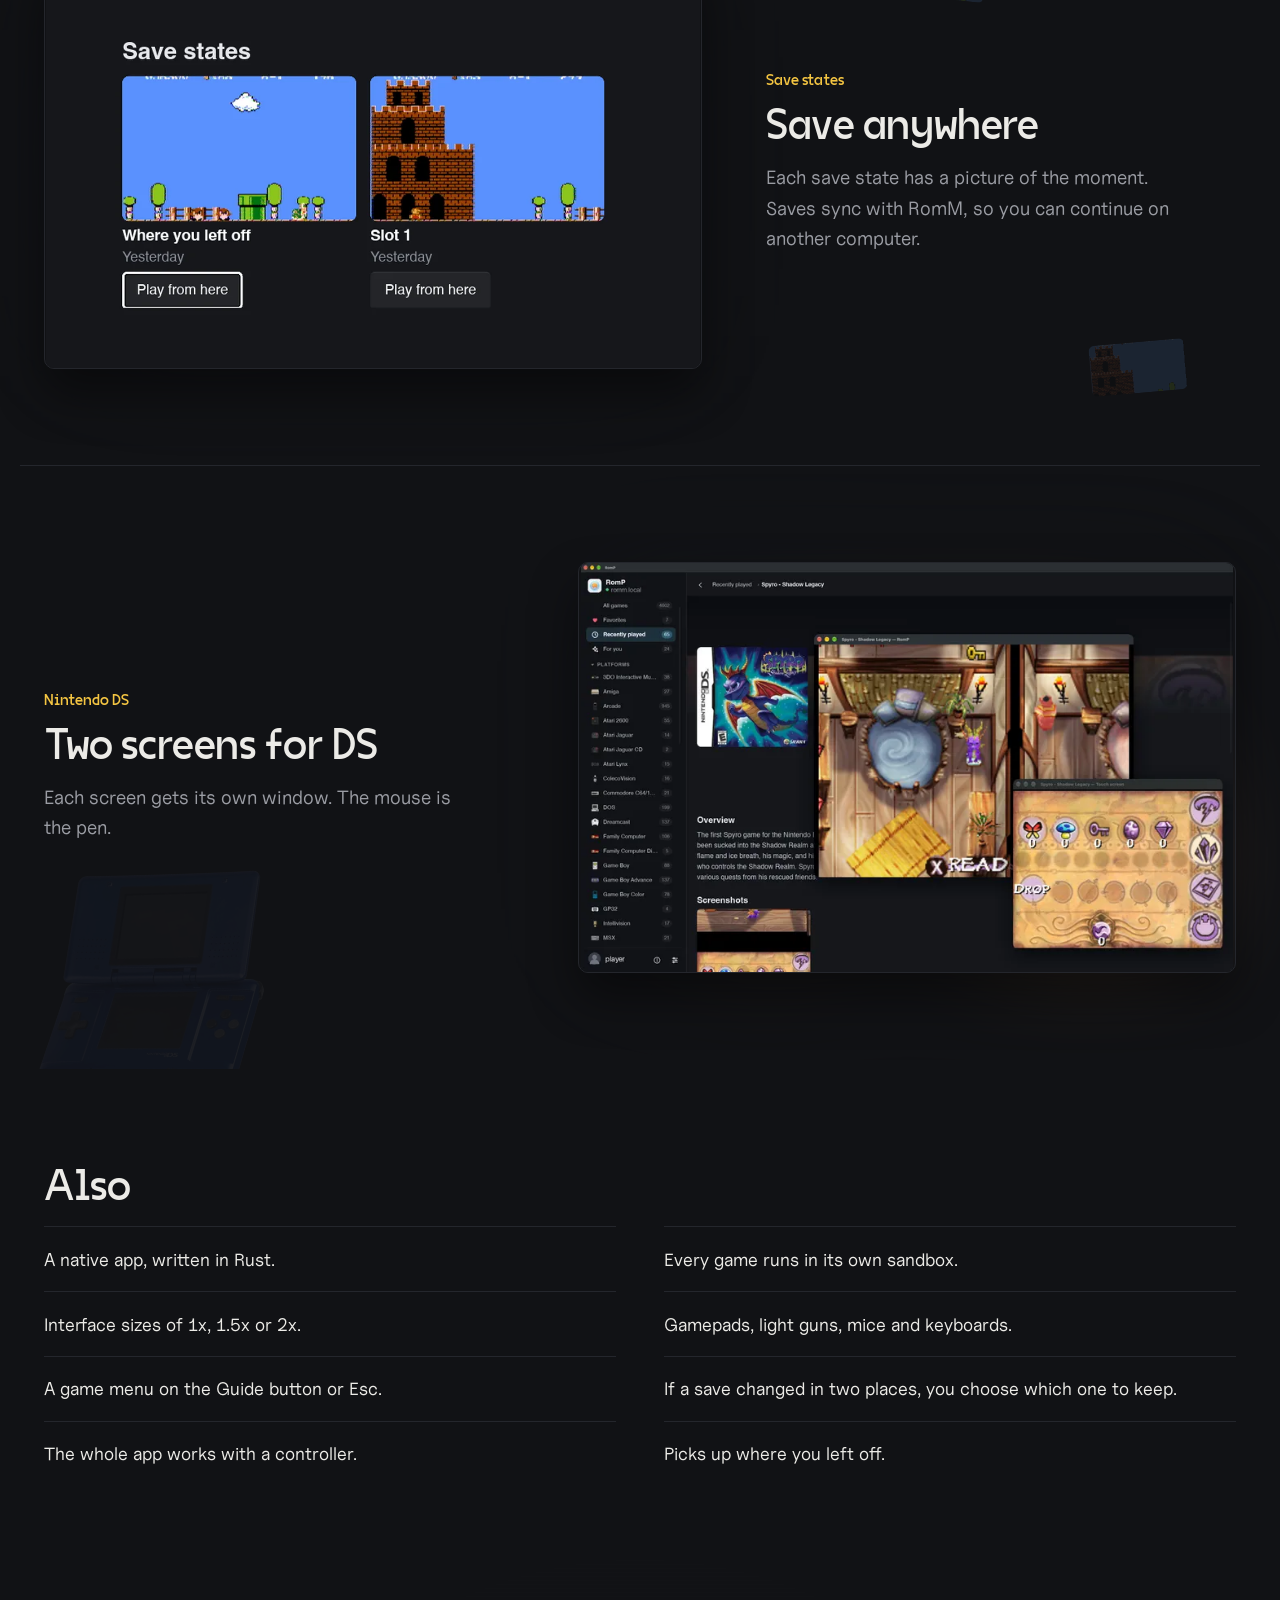
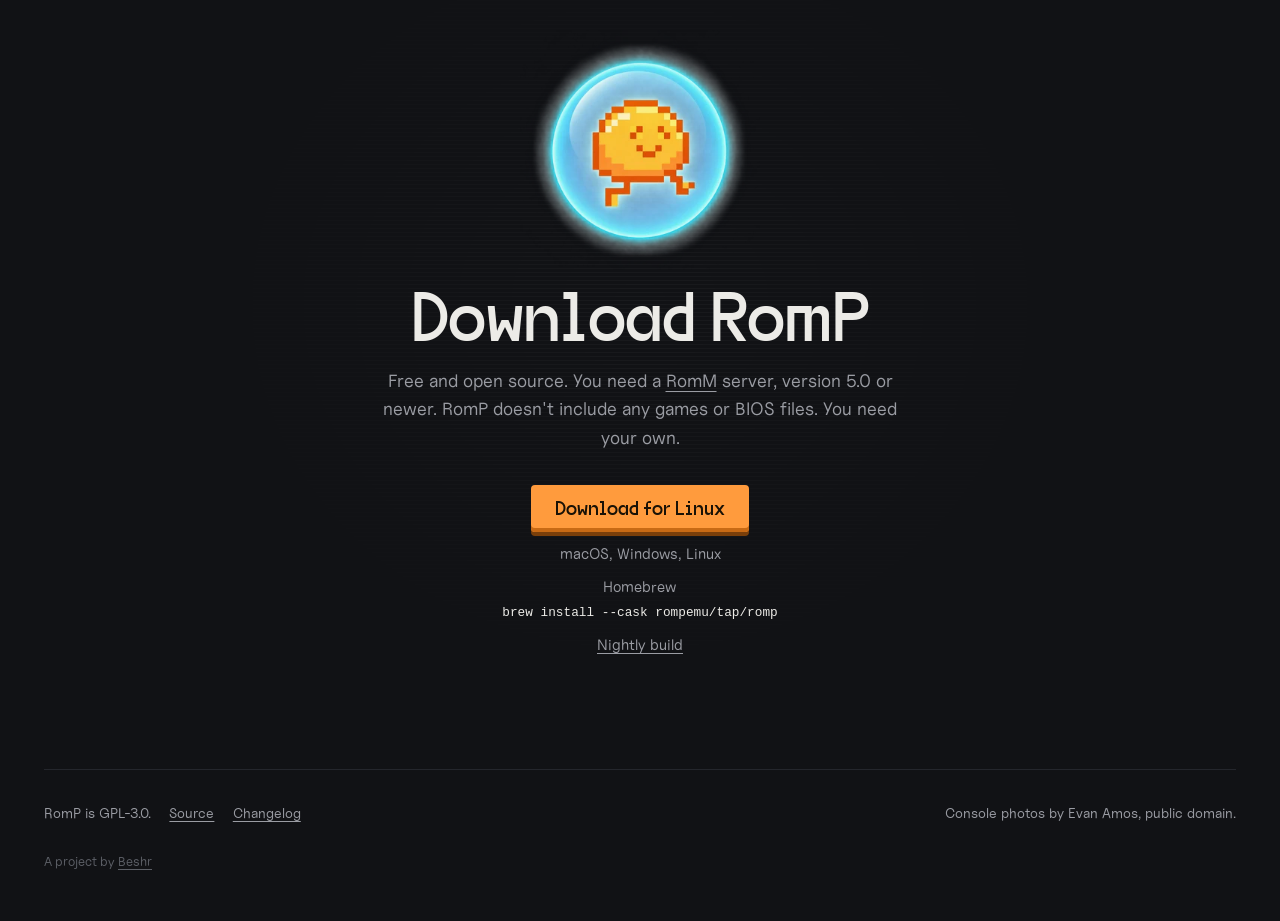
==== commit 87aca303: "Give Press Play its own centered section and the features one shared style" ====
--- a/index.html
+++ b/index.html
@@ -41,7 +41,7 @@
 }
 </script>
 <link rel="preload" href="fonts/vg5000.woff2" as="font" type="font/woff2" crossorigin>
-<link rel="stylesheet" href="style.css">
+<link rel="stylesheet" href="style.css?v=20261004-2">
 </head>
 <body>
 
@@ -118,18 +118,58 @@
     <p class="shelf-link"><a href="https://github.com/RompEmu/RomP#supported-systems">See all supported systems</a></p>
   </section>
 
-  <section class="row">
-    <div class="shot" style="--src: url(img/play-800.webp)">
-      <img class="framed" src="img/play-1600.webp" srcset="img/play-800.webp 800w, img/play-1600.webp 1600w" sizes="(max-width: 860px) 100vw, 60vw" width="1600" height="1004" loading="lazy" alt="Comix Zone running in its own window over the RomP library">
-    </div>
-    <div>
+  <section class="play">
+    <div class="play-head">
       <h2>Press Play</h2>
-      <p>RomP sets up the emulator for you. Games and BIOS files come from your RomM server, and games you download play offline.</p>
-    </div>
-  </section>
-
-  <section class="looks">
+      <p>RomP picks the right emulator for each console and sets it up for you. Games and BIOS files come from your RomM server, and games you download play offline.</p>
+    </div>
+    <div class="shot play-shot" style="--src: url(img/play-800.webp)">
+      <img class="framed" src="img/play-1600.webp" srcset="img/play-800.webp 800w, img/play-1600.webp 1600w" sizes="(max-width: 860px) 100vw, 1000px" width="1600" height="1004" loading="lazy" alt="Comix Zone running in its own window over the RomP library">
+    </div>
+    <ul class="cores" aria-label="Emulators RomP sets up">
+      <li>FinalBurn Neo</li>
+      <li>Stella</li>
+      <li>Virtual Jaguar</li>
+      <li>Beetle Lynx</li>
+      <li>Beetle WonderSwan</li>
+      <li>Gearcoleco</li>
+      <li>VICE</li>
+      <li>PUAE</li>
+      <li>DOSBox Pure</li>
+      <li>FreeIntv</li>
+      <li>O2EM</li>
+      <li>blueMSX</li>
+      <li>Beetle PCE</li>
+      <li>Nestopia UE</li>
+      <li>Snes9x</li>
+      <li>Mupen64Plus-Next</li>
+      <li>mGBA</li>
+      <li>melonDS DS</li>
+      <li>Dolphin</li>
+      <li>Beetle VB</li>
+      <li>SAME CDi</li>
+      <li>Opera</li>
+      <li>Genesis Plus GX</li>
+      <li>PicoDrive</li>
+      <li>Beetle Saturn</li>
+      <li>Flycast</li>
+      <li>Beetle NeoPop</li>
+      <li>Beetle PSX HW</li>
+      <li>PCSX2</li>
+      <li>ARMSX2</li>
+      <li>RPCS3</li>
+      <li>PPSSPP</li>
+      <li>Vecx</li>
+      <li>xemu</li>
+      <li>Fuse</li>
+    </ul>
+    <p class="cores-note">Most are libretro cores. xemu and RPCS3 run as their own apps.</p>
+  </section>
+
+  <section class="looks feature">
+    <div class="decor crt" aria-hidden="true"></div>
     <div class="looks-head">
+      <p class="eyebrow">Looks</p>
       <h2>A look for every console</h2>
       <p>Each console starts with the screen it was played on. Change it any time from the game menu.</p>
     </div>
@@ -165,8 +205,8 @@
     </div>
   </section>
 
-  <section class="cheevos">
-    <div class="badges" aria-hidden="true">
+  <section class="cheevos feature">
+    <div class="decor badges" aria-hidden="true">
       <img src="img/badge-0.png" alt=""><img src="img/badge-1.png" alt=""><img src="img/badge-2.png" alt=""><img src="img/badge-3.png" alt=""><img src="img/badge-4.png" alt="">
     </div>
     <div class="cheevos-text">
@@ -182,7 +222,8 @@
     </div>
   </section>
 
-  <section class="row">
+  <section class="row feature saves">
+    <div class="decor minis" aria-hidden="true"><img src="img/save-mini-0.png" alt=""><img src="img/save-mini-1.png" alt=""></div>
     <div class="shot" style="--src: url(img/save-states.webp)">
       <picture>
         <source media="(max-width: 600px)" srcset="img/save-states-phone.webp" width="697" height="371">
@@ -190,16 +231,19 @@
       </picture>
     </div>
     <div>
+      <p class="eyebrow">Save states</p>
       <h2>Save anywhere</h2>
       <p>Each save state has a picture of the moment. Saves sync with RomM, so you can continue on another computer.</p>
     </div>
   </section>
 
-  <section class="row flip">
+  <section class="row flip feature ds">
+    <div class="decor handheld" aria-hidden="true"><img src="img/consoles/ds.webp" alt=""></div>
     <div class="shot" style="--src: url(img/ds-800.webp)">
       <img class="framed" src="img/ds-1600.webp" srcset="img/ds-800.webp 800w, img/ds-1600.webp 1600w" sizes="(max-width: 860px) 100vw, 60vw" width="1600" height="1004" loading="lazy" alt="Spyro: Shadow Legacy with its two screens in two windows">
     </div>
     <div>
+      <p class="eyebrow">Nintendo DS</p>
       <h2>Two screens for DS</h2>
       <p>Each screen gets its own window. The mouse is the pen.</p>
     </div>
@@ -239,7 +283,7 @@
   <p class="byline">A project by <a href="https://beshr.com">Beshr</a></p>
 </footer>
 
-<script src="script.js" defer></script>
+<script src="script.js?v=20261004-2" defer></script>
 
 <script data-goatcounter="https://romp.goatcounter.com/count" async src="//gc.zgo.at/count.js"></script>
 </body>
--- a/style.css
+++ b/style.css
@@ -308,7 +308,6 @@
   gap: 4rem;
   max-width: 1240px;
   margin: 0 auto;
-  padding: 6rem 1.5rem 0;
 }
 
 .row p { margin: 0; color: var(--muted); font-size: 1.1875rem; line-height: 1.6; max-width: 32ch; }
@@ -350,7 +349,6 @@
 .looks {
   max-width: 1240px;
   margin: 0 auto;
-  padding: 7rem 1.5rem 0;
 }
 
 .looks-head p { margin: 0; color: var(--muted); font-size: 1.1875rem; line-height: 1.6; max-width: 40ch; }
@@ -420,12 +418,9 @@
   align-items: center;
   gap: 4rem;
   max-width: 1240px;
-  margin: 7rem auto 0;
-  padding: 4rem 1.5rem;
-  border-block: 1px solid var(--line);
-}
-
-.badges { position: absolute; inset: 0; z-index: -1; pointer-events: none; }
+  margin: 0 auto;
+}
+
 
 .badges img {
   position: absolute;
@@ -444,19 +439,97 @@
 .badges img:nth-child(4) { left: 34%; bottom: 16%; rotate: -5deg; width: 38px; height: 38px; }
 .badges img:nth-child(5) { left: 22%; top: 48%; rotate: 4deg; width: 30px; height: 30px; opacity: .1; }
 
+.play {
+  display: grid;
+  justify-items: center;
+  max-width: 1240px;
+  margin: 0 auto;
+  padding: 8rem 1.5rem 7rem;
+  text-align: center;
+}
+
+.play-head h2 { font-size: clamp(2.5rem, 4.6vw, 3.75rem); }
+.play-head p { margin: 0 auto; color: var(--muted); font-size: 1.25rem; line-height: 1.6; max-width: 46ch; }
+
+.play-shot { width: min(100%, 1000px); margin-top: 3.5rem; }
+
+.cores {
+  display: flex;
+  flex-wrap: wrap;
+  justify-content: center;
+  gap: .5rem;
+  max-width: 920px;
+  margin: 3.5rem 0 0;
+  padding: 0;
+  list-style: none;
+}
+
+.cores li {
+  padding: .45rem .7rem .35rem;
+  border: 1px solid var(--line);
+  border-radius: 4px;
+  background: #16171b;
+  color: var(--muted);
+  font: 400 .9375rem/1 var(--display);
+  transition: color .15s, border-color .15s;
+}
+
+.cores li:hover { color: var(--orange); border-color: #5a3a1c; }
+
+.cores-note { margin: 1.25rem 0 0; color: #6b6e75; font-size: .9375rem; }
+
+.feature {
+  position: relative;
+  isolation: isolate;
+  padding: 6rem 1.5rem;
+  border-top: 1px solid var(--line);
+}
+
+.decor { position: absolute; inset: 0; z-index: -1; pointer-events: none; overflow: hidden; }
+
+.decor.crt {
+  background: repeating-linear-gradient(90deg, rgb(255 60 60 / .09) 0 2px, rgb(60 255 120 / .09) 2px 4px, rgb(70 120 255 / .09) 4px 6px, transparent 6px 8px);
+  -webkit-mask-image: radial-gradient(ellipse 30% 45% at 18% 22%, #000, transparent 70%);
+  mask-image: radial-gradient(ellipse 30% 45% at 18% 22%, #000, transparent 70%);
+}
+
+.decor.minis img {
+  position: absolute;
+  width: 120px;
+  border-radius: 6px;
+  opacity: .14;
+  image-rendering: pixelated;
+  filter: saturate(.7);
+}
+
+.decor.minis img:nth-child(1) { right: 22%; top: 12%; rotate: 6deg; }
+.decor.minis img:nth-child(2) { right: 6%; bottom: 12%; rotate: -5deg; width: 96px; }
+
+.decor.handheld img {
+  position: absolute;
+  left: 0;
+  bottom: -2rem;
+  width: 260px;
+  opacity: .07;
+  rotate: -12deg;
+  filter: grayscale(.4);
+}
+
 .eyebrow {
   margin: 0 0 1rem;
   color: var(--gold);
   font: 400 1rem/1 var(--display);
 }
 
+.feature .eyebrow { margin: 0 0 1rem; color: var(--gold); font: 400 1rem/1 var(--display); max-width: none; }
+
 .cheevos-text > p:last-child { margin: 0; color: var(--muted); font-size: 1.1875rem; line-height: 1.6; max-width: 32ch; }
 .cheevos-text a { color: var(--text); }
 
 .facts {
   max-width: 1240px;
   margin: 0 auto;
-  padding: 7rem 1.5rem 0;
+  padding: 6rem 1.5rem 0;
 }
 
 .facts ul {
@@ -539,12 +612,15 @@
 footer p a { margin-left: .9rem; }
 
 @media (max-width: 860px) {
-  .row { grid-template-columns: 1fr; padding-top: 4rem; }
+  .row { grid-template-columns: 1fr; gap: 2.5rem; }
+  .feature { padding-block: 4rem; }
+  .play { padding-block: 5rem 4rem; }
+  .decor.handheld img { width: 180px; }
   .row.flip .shot { order: 0; }
   .facts ul { grid-template-columns: 1fr; }
   .row.flip { grid-template-columns: 1fr; }
   .looks-grid { grid-template-columns: 1fr; }
-  .cheevos { grid-template-columns: 1fr; margin-top: 4rem; padding-block: 3rem; }
+  .cheevos { grid-template-columns: 1fr; gap: 2.5rem; }
   .download { padding-top: 6rem; }
   .download code { font-size: .8rem; }
   .download-mark { width: 140px; height: 140px; }
@@ -554,6 +630,7 @@
 }
 
 @media (max-width: 600px) {
+  .decor.badges, .decor.minis { display: none; }
   .shot:has(picture) { aspect-ratio: auto; }
 }
 
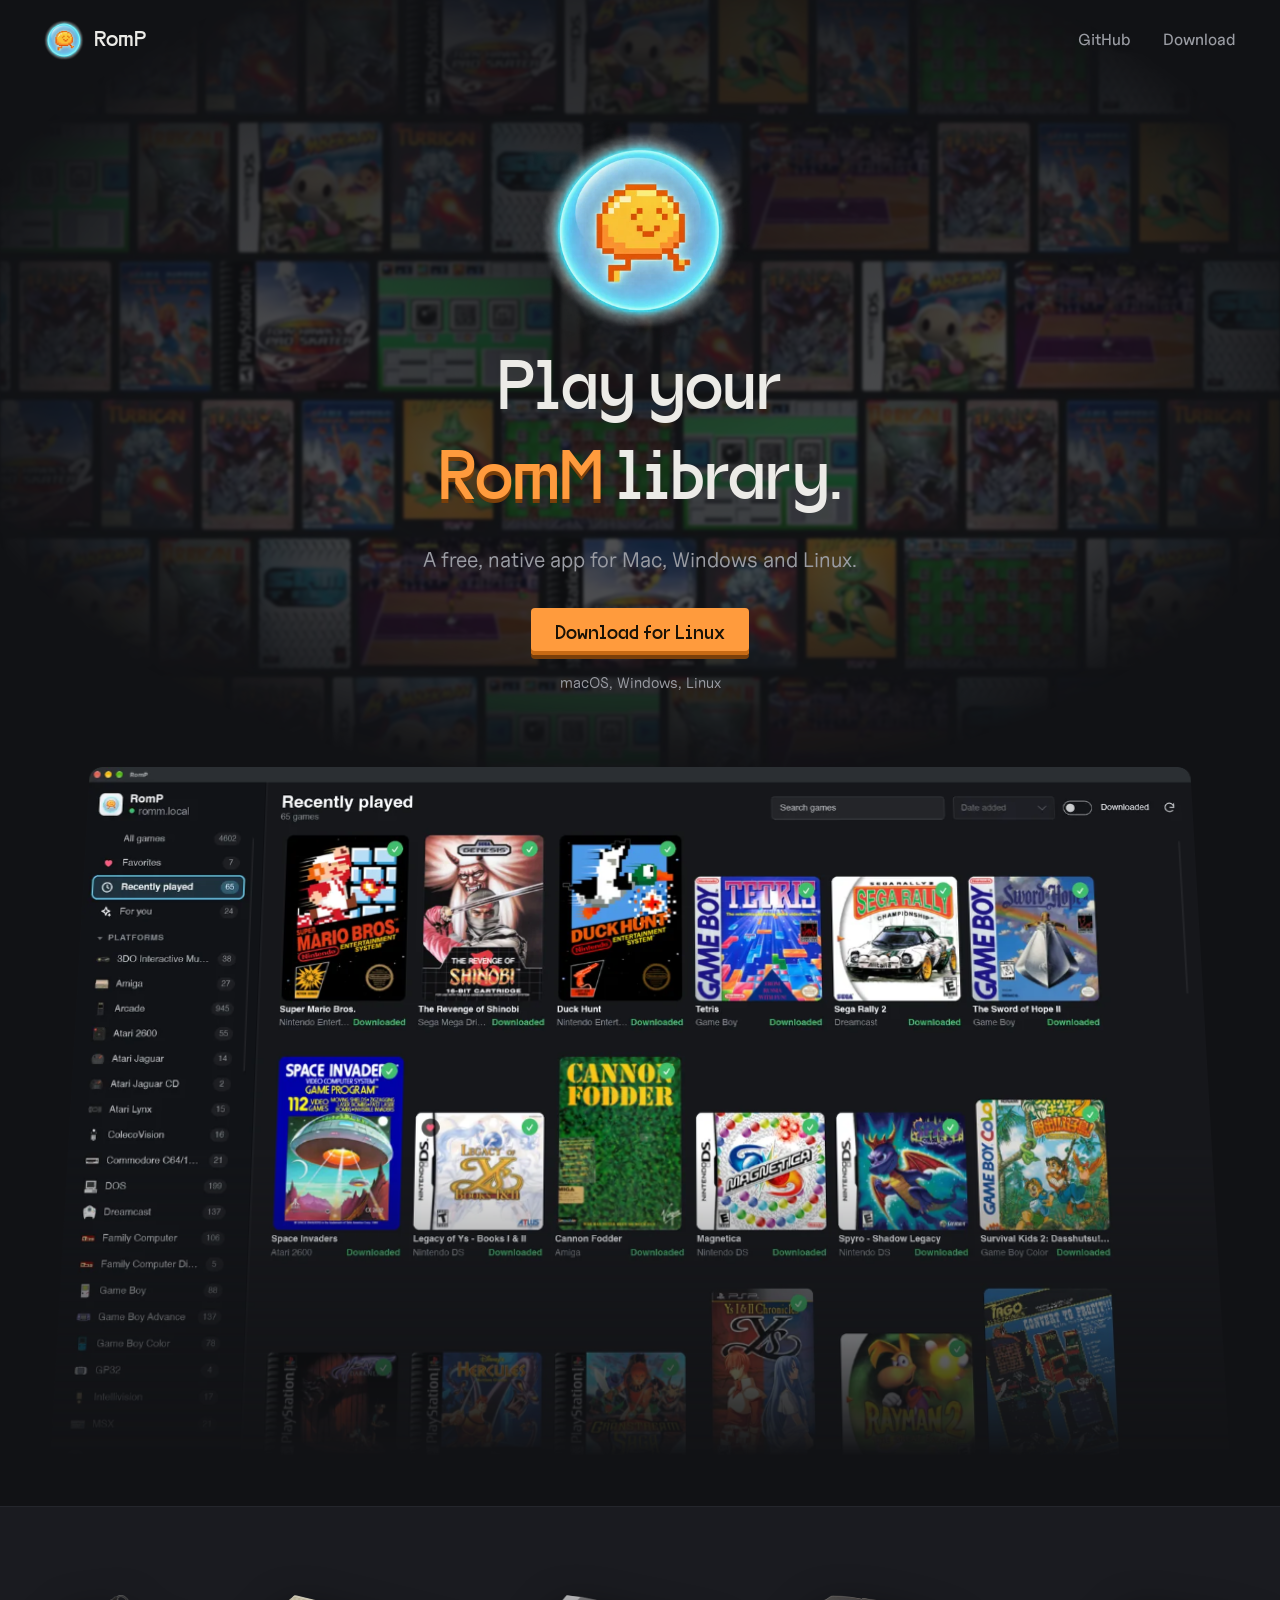
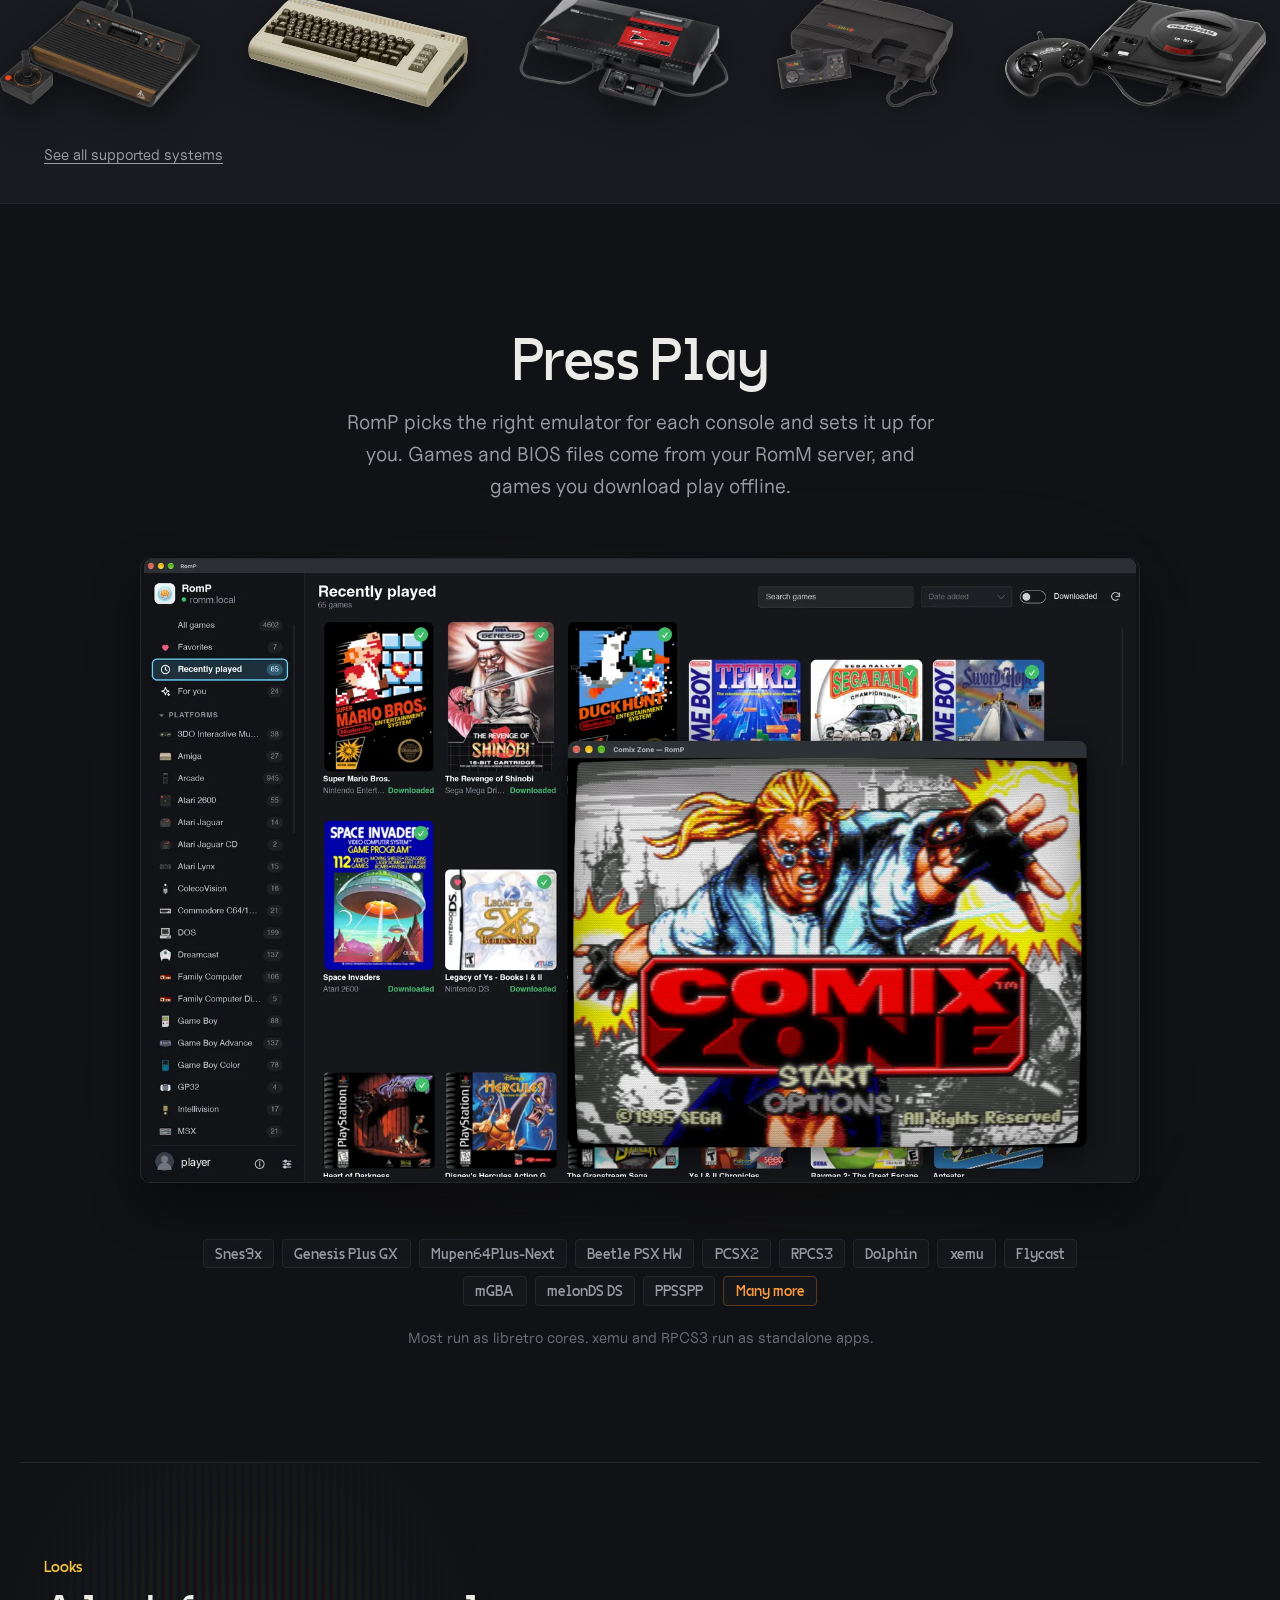
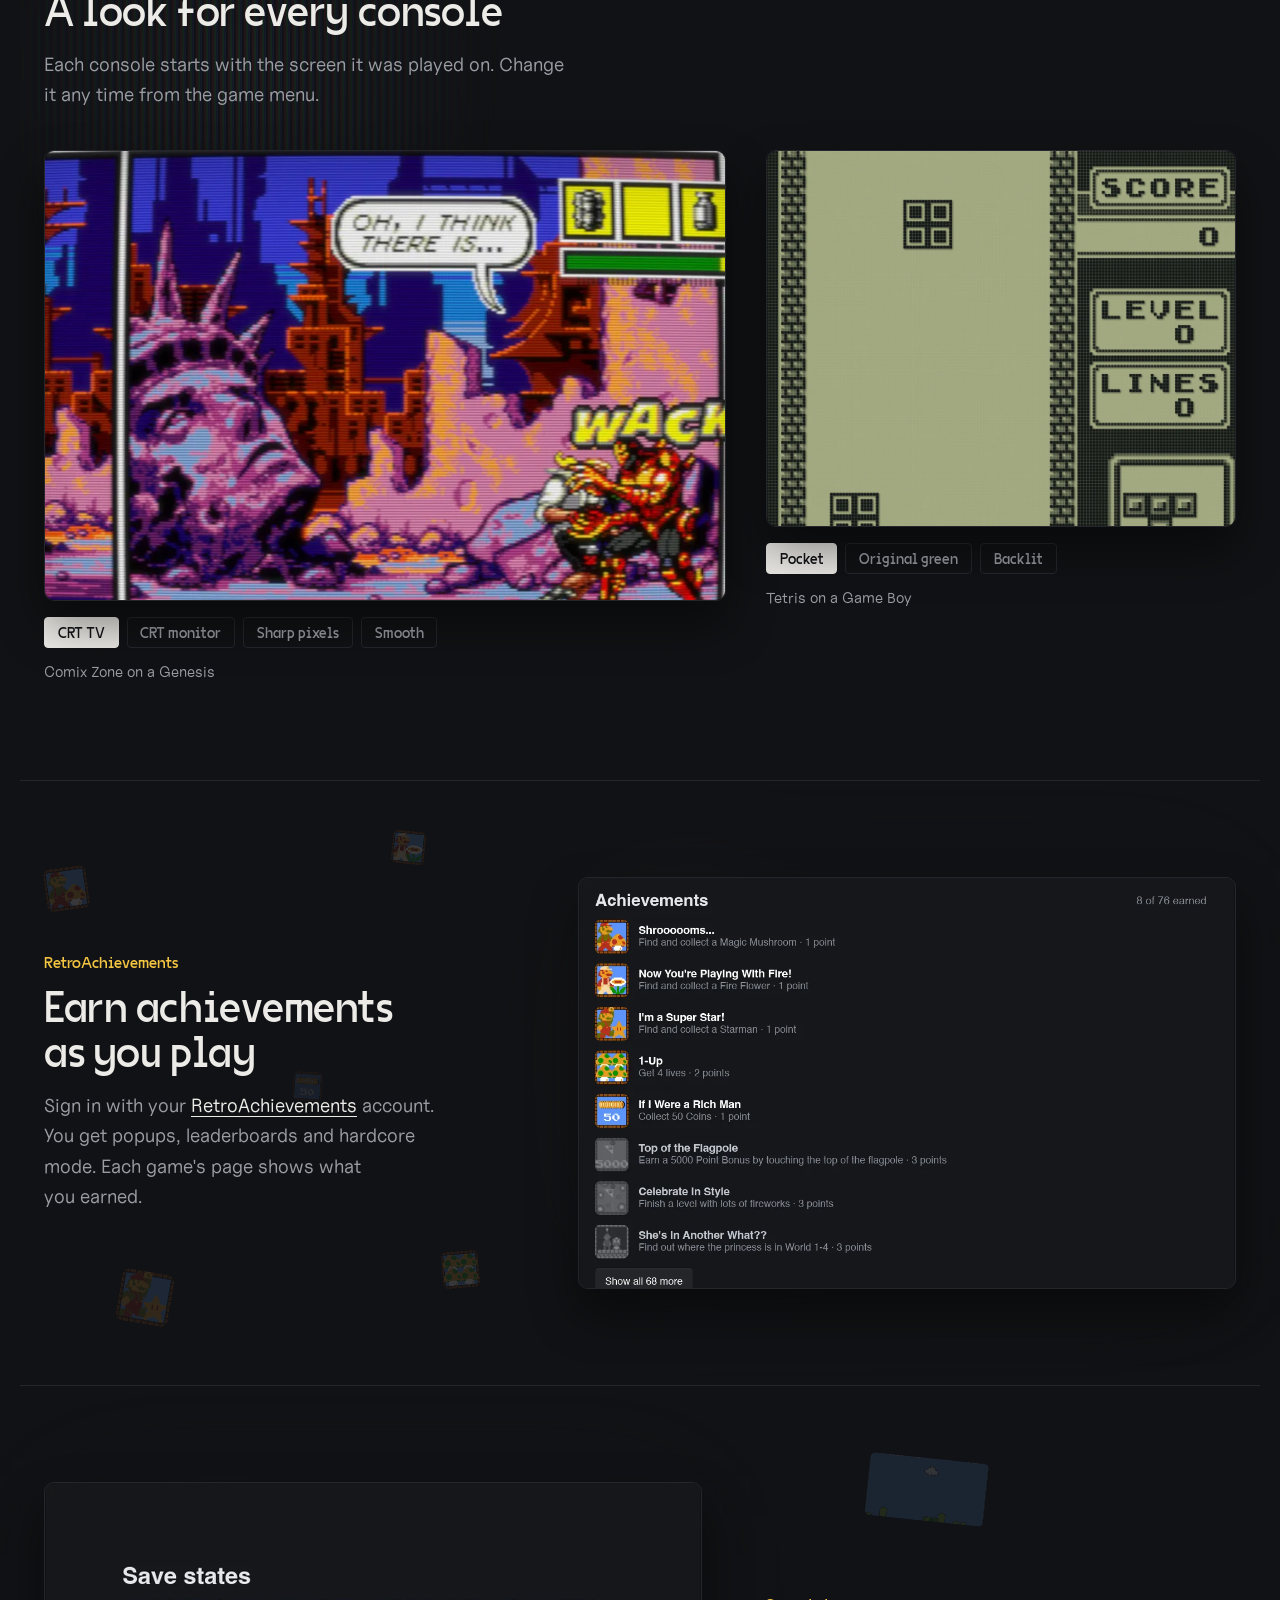
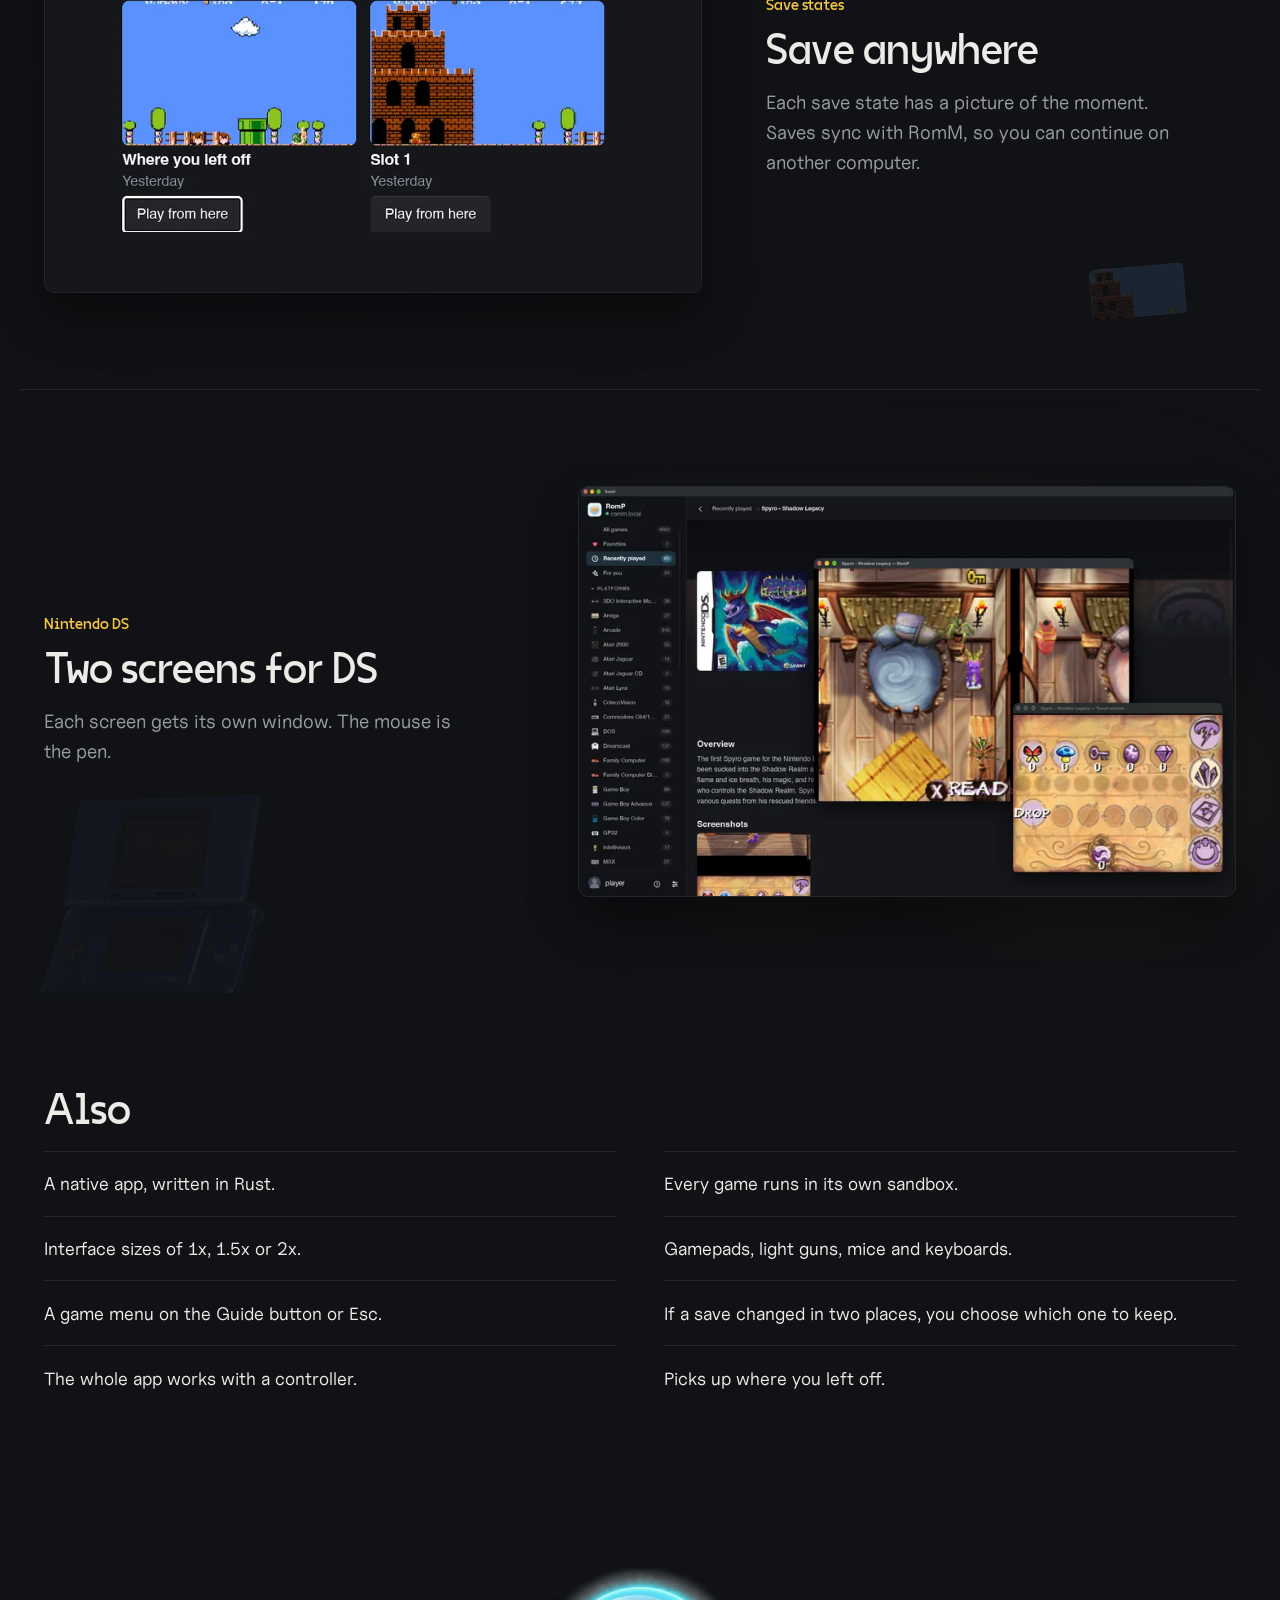
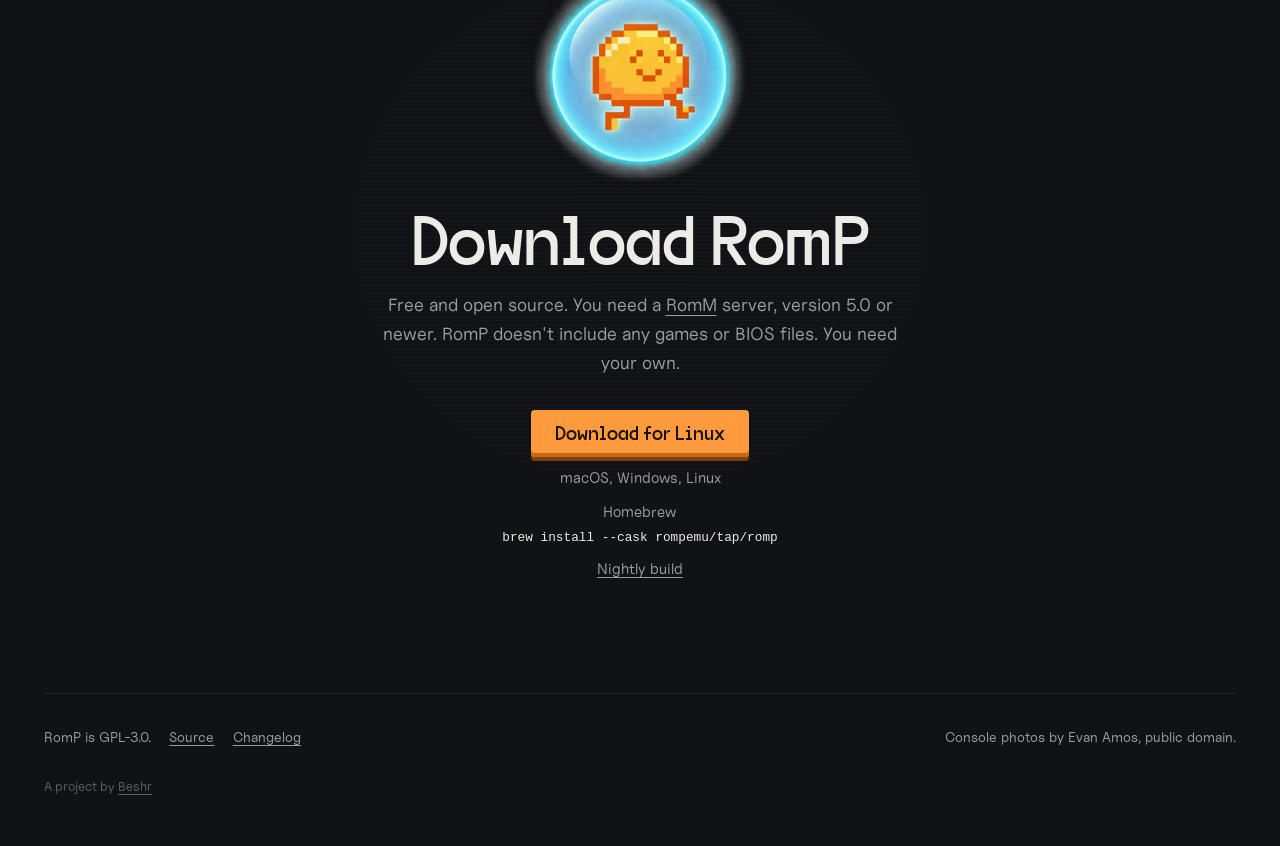
==== commit 2f5794b1: "List only the popular emulators and link to the rest" ====
--- a/index.html
+++ b/index.html
@@ -41,7 +41,7 @@
 }
 </script>
 <link rel="preload" href="fonts/vg5000.woff2" as="font" type="font/woff2" crossorigin>
-<link rel="stylesheet" href="style.css?v=20261004-2">
+<link rel="stylesheet" href="style.css?v=20261004-3">
 </head>
 <body>
 
@@ -127,43 +127,21 @@
       <img class="framed" src="img/play-1600.webp" srcset="img/play-800.webp 800w, img/play-1600.webp 1600w" sizes="(max-width: 860px) 100vw, 1000px" width="1600" height="1004" loading="lazy" alt="Comix Zone running in its own window over the RomP library">
     </div>
     <ul class="cores" aria-label="Emulators RomP sets up">
-      <li>FinalBurn Neo</li>
-      <li>Stella</li>
-      <li>Virtual Jaguar</li>
-      <li>Beetle Lynx</li>
-      <li>Beetle WonderSwan</li>
-      <li>Gearcoleco</li>
-      <li>VICE</li>
-      <li>PUAE</li>
-      <li>DOSBox Pure</li>
-      <li>FreeIntv</li>
-      <li>O2EM</li>
-      <li>blueMSX</li>
-      <li>Beetle PCE</li>
-      <li>Nestopia UE</li>
       <li>Snes9x</li>
+      <li>Genesis Plus GX</li>
       <li>Mupen64Plus-Next</li>
+      <li>Beetle PSX HW</li>
+      <li>PCSX2</li>
+      <li>RPCS3</li>
+      <li>Dolphin</li>
+      <li>xemu</li>
+      <li>Flycast</li>
       <li>mGBA</li>
       <li>melonDS DS</li>
-      <li>Dolphin</li>
-      <li>Beetle VB</li>
-      <li>SAME CDi</li>
-      <li>Opera</li>
-      <li>Genesis Plus GX</li>
-      <li>PicoDrive</li>
-      <li>Beetle Saturn</li>
-      <li>Flycast</li>
-      <li>Beetle NeoPop</li>
-      <li>Beetle PSX HW</li>
-      <li>PCSX2</li>
-      <li>ARMSX2</li>
-      <li>RPCS3</li>
       <li>PPSSPP</li>
-      <li>Vecx</li>
-      <li>xemu</li>
-      <li>Fuse</li>
+      <li class="more"><a href="https://github.com/RompEmu/RomP#supported-systems">Many more</a></li>
     </ul>
-    <p class="cores-note">Most are libretro cores. xemu and RPCS3 run as their own apps.</p>
+    <p class="cores-note">Most run as libretro cores. xemu and RPCS3 run as standalone apps.</p>
   </section>
 
   <section class="looks feature">
@@ -283,7 +261,7 @@
   <p class="byline">A project by <a href="https://beshr.com">Beshr</a></p>
 </footer>
 
-<script src="script.js?v=20261004-2" defer></script>
+<script src="script.js?v=20261004-3" defer></script>
 
 <script data-goatcounter="https://romp.goatcounter.com/count" async src="//gc.zgo.at/count.js"></script>
 </body>
--- a/style.css
+++ b/style.css
@@ -476,6 +476,9 @@
 
 .cores li:hover { color: var(--orange); border-color: #5a3a1c; }
 
+.cores .more { padding: 0; border-color: #5a3a1c; }
+.cores .more a { display: block; padding: .45rem .7rem .35rem; color: var(--orange); text-decoration: none; }
+
 .cores-note { margin: 1.25rem 0 0; color: #6b6e75; font-size: .9375rem; }
 
 .feature {
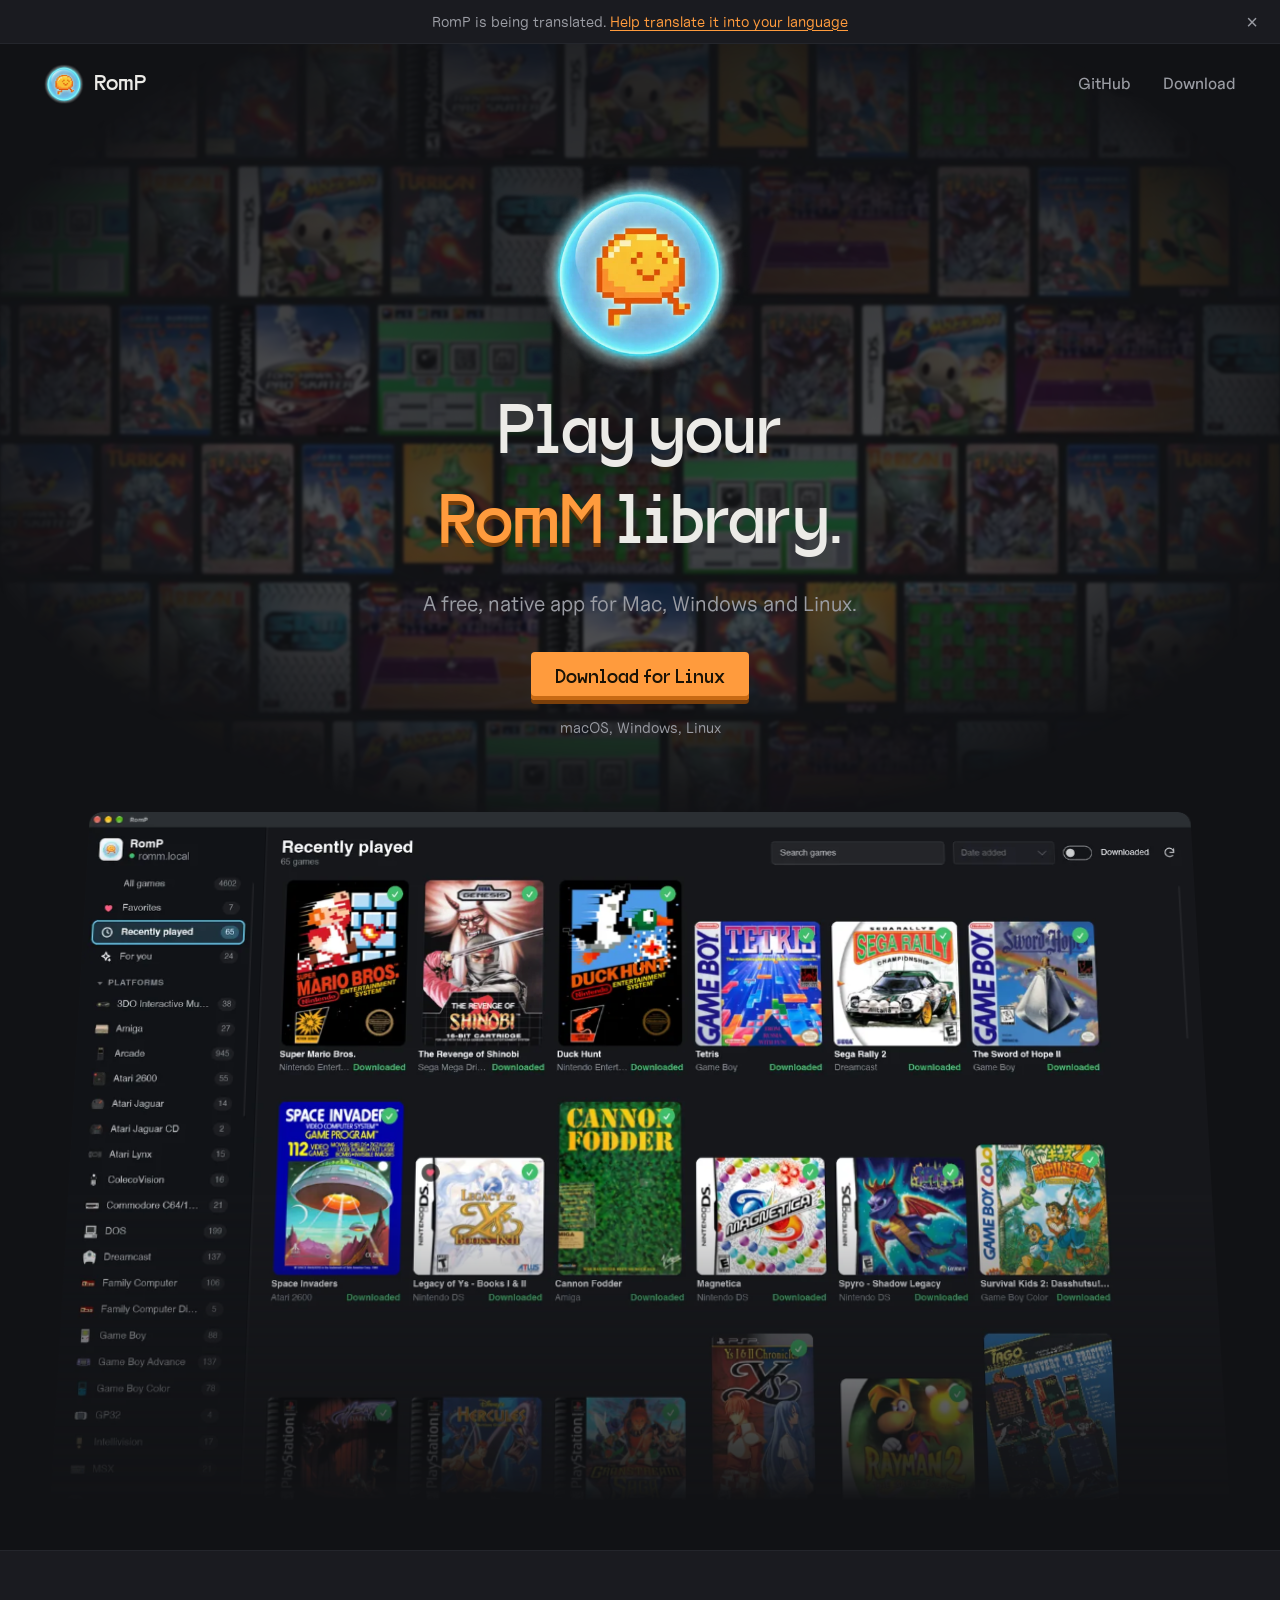
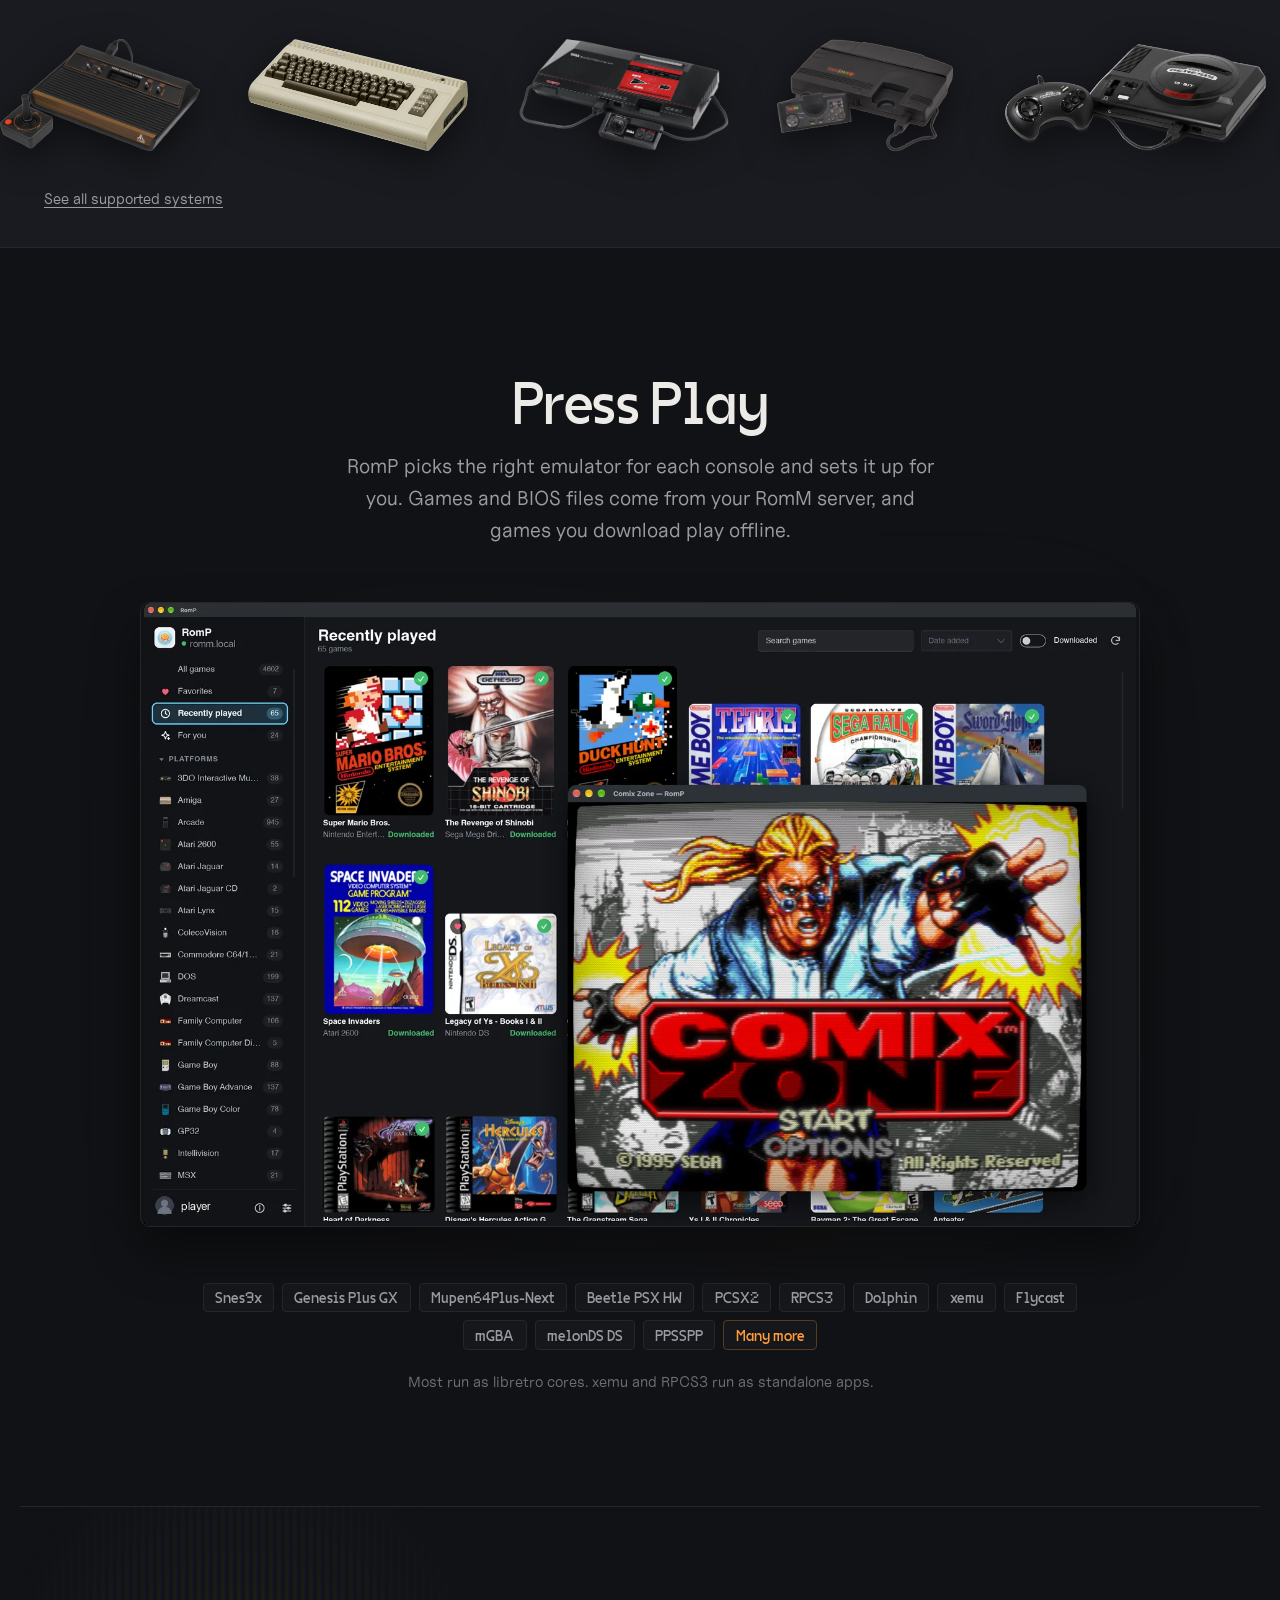
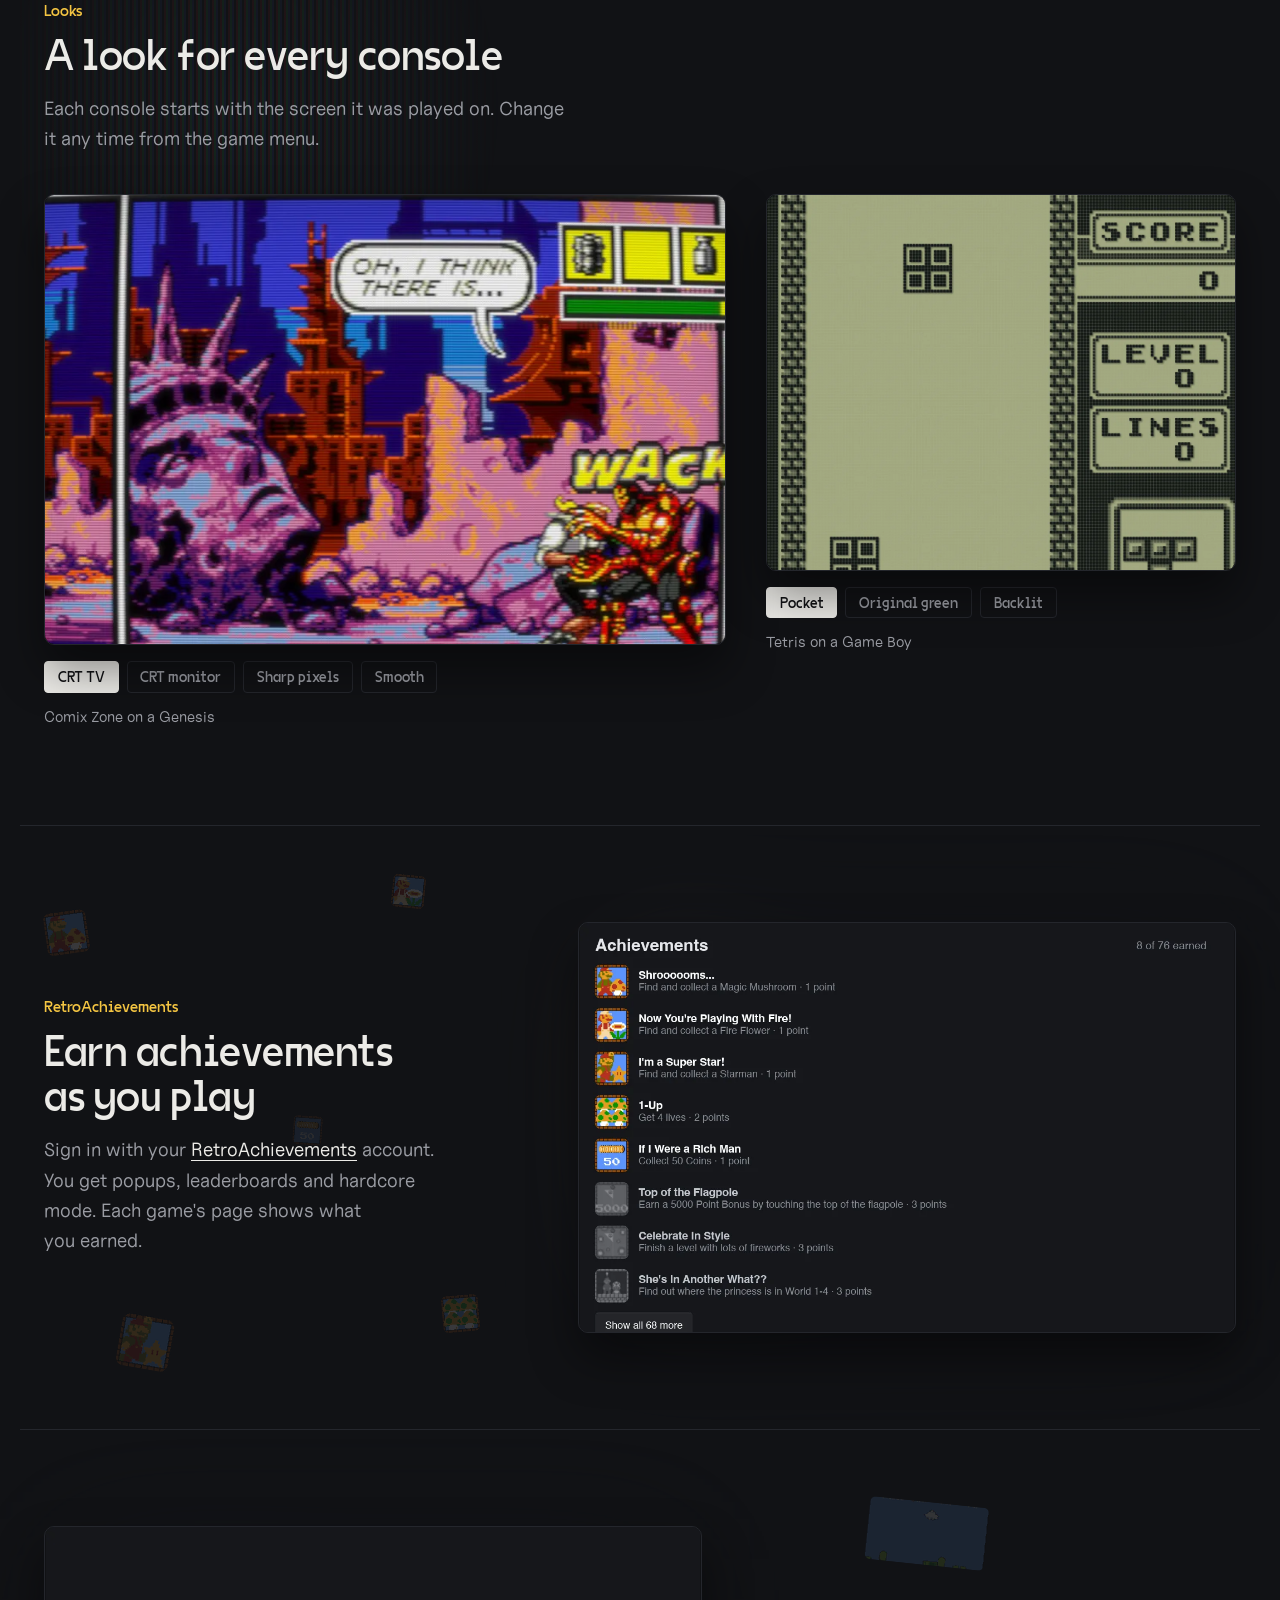
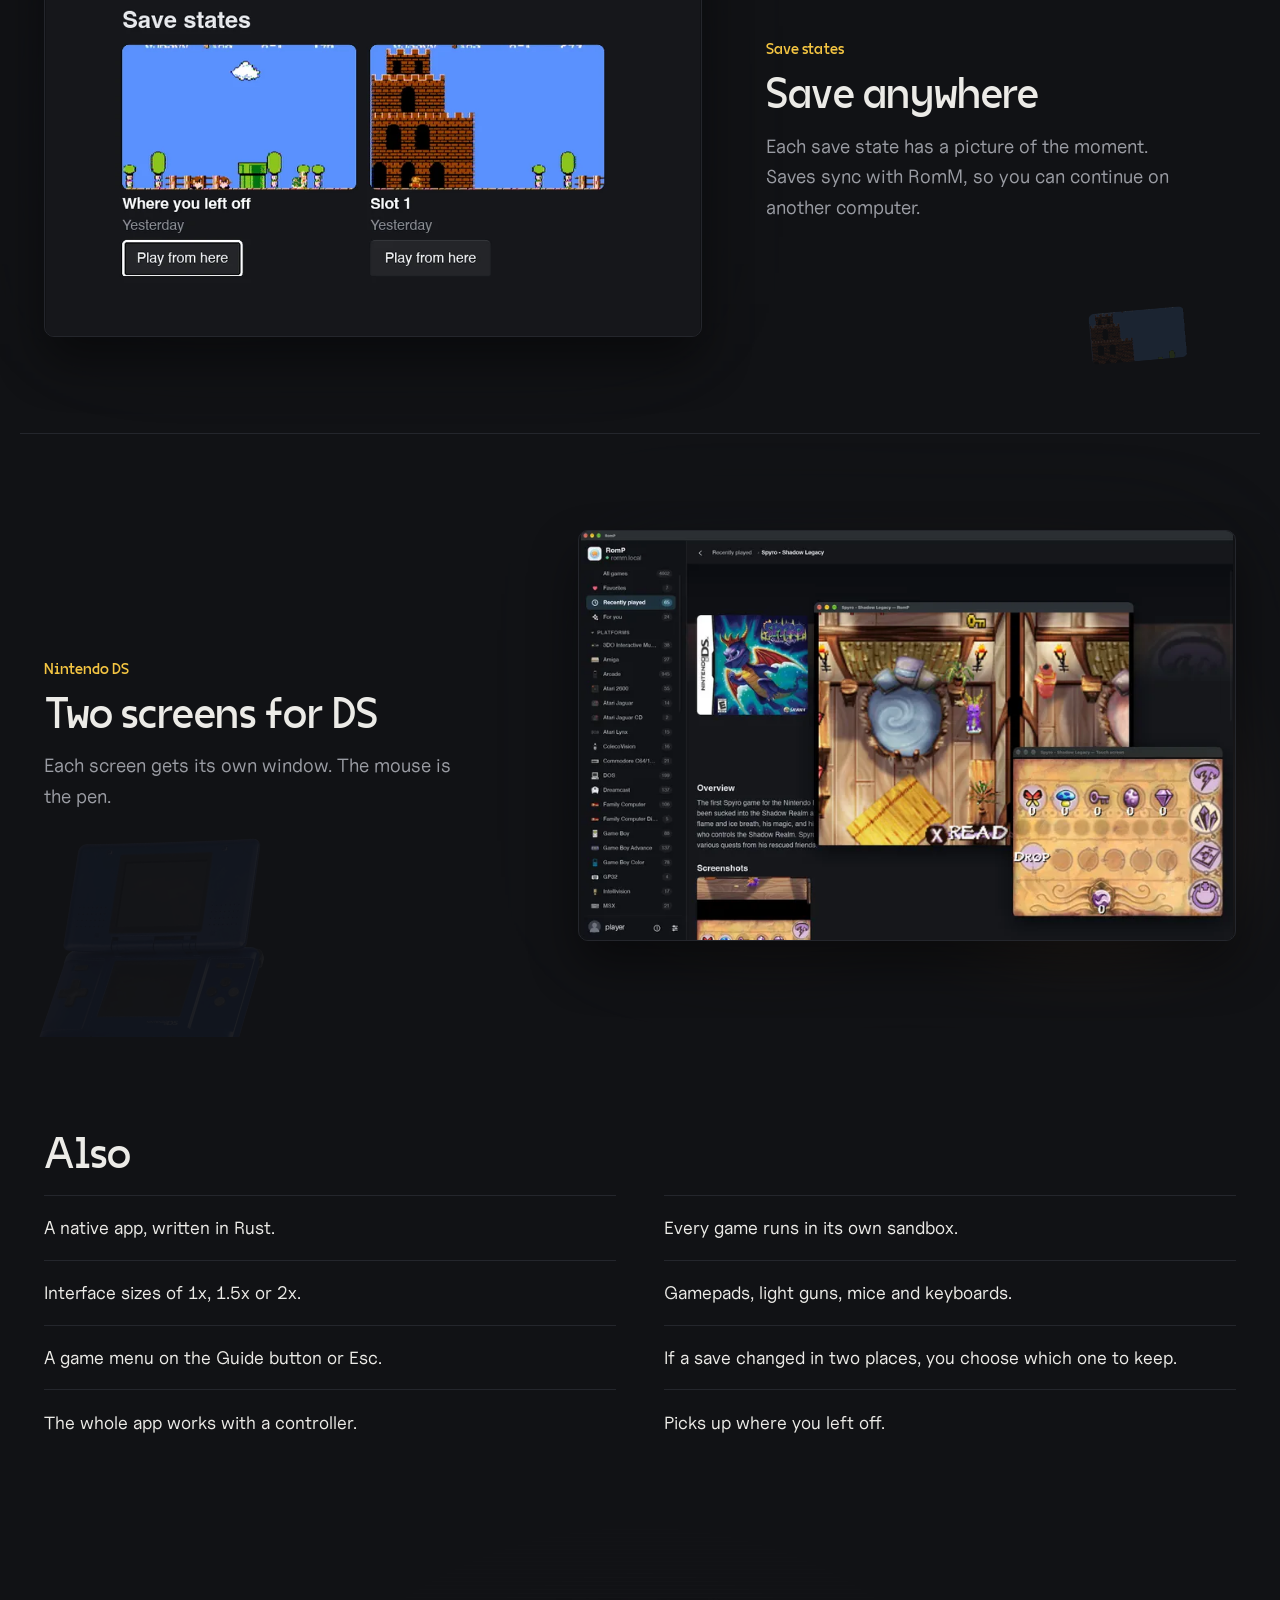
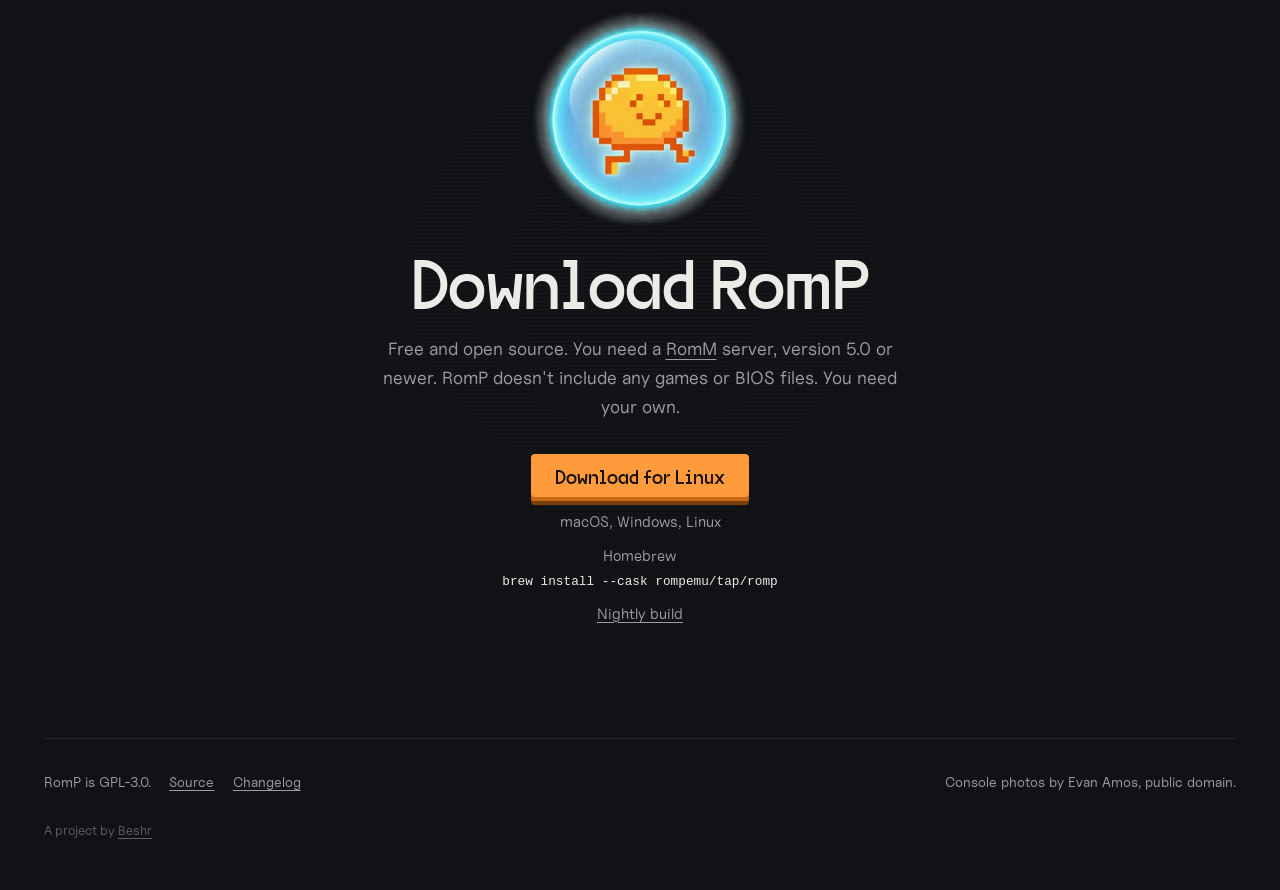
==== commit 6e6faa44: "Ask visitors to help translate RomP in a bar at the top" ====
--- a/index.html
+++ b/index.html
@@ -41,9 +41,14 @@
 }
 </script>
 <link rel="preload" href="fonts/vg5000.woff2" as="font" type="font/woff2" crossorigin>
-<link rel="stylesheet" href="style.css?v=20261004-3">
+<link rel="stylesheet" href="style.css?v=20261005">
 </head>
 <body>
+
+<div class="topbar" data-topbar>
+  <p>RomP is being translated. <a href="https://crowdin.com/project/romp">Help translate it into your language</a></p>
+  <button type="button" data-topbar-close aria-label="Hide this message">&times;</button>
+</div>
 
 <header class="top">
   <div class="brand">
@@ -261,7 +266,7 @@
   <p class="byline">A project by <a href="https://beshr.com">Beshr</a></p>
 </footer>
 
-<script src="script.js?v=20261004-3" defer></script>
+<script src="script.js?v=20261005" defer></script>
 
 <script data-goatcounter="https://romp.goatcounter.com/count" async src="//gc.zgo.at/count.js"></script>
 </body>
--- a/style.css
+++ b/style.css
@@ -63,6 +63,44 @@
 h1, h2 { text-wrap: balance; }
 p { text-wrap: pretty; }
 img { display: block; max-width: 100%; height: auto; }
+
+.topbar {
+  position: relative;
+  z-index: 11;
+  display: flex;
+  align-items: center;
+  justify-content: center;
+  gap: 1rem;
+  padding: .6rem 3rem;
+  background: #1a1b20;
+  border-bottom: 1px solid var(--line);
+  color: var(--muted);
+  font-size: .9375rem;
+  text-align: center;
+}
+
+.topbar p { margin: 0; }
+.topbar a { color: var(--orange); }
+
+.topbar button {
+  position: absolute;
+  right: .75rem;
+  top: 50%;
+  translate: 0 -50%;
+  width: 2rem;
+  height: 2rem;
+  border: 0;
+  border-radius: 4px;
+  background: transparent;
+  color: var(--muted);
+  font-size: 1.25rem;
+  line-height: 1;
+  cursor: pointer;
+}
+
+.topbar button:hover { color: var(--text); background: rgb(255 255 255 / .06); }
+
+.topbar[hidden] { display: none; }
 
 .top {
   position: relative;
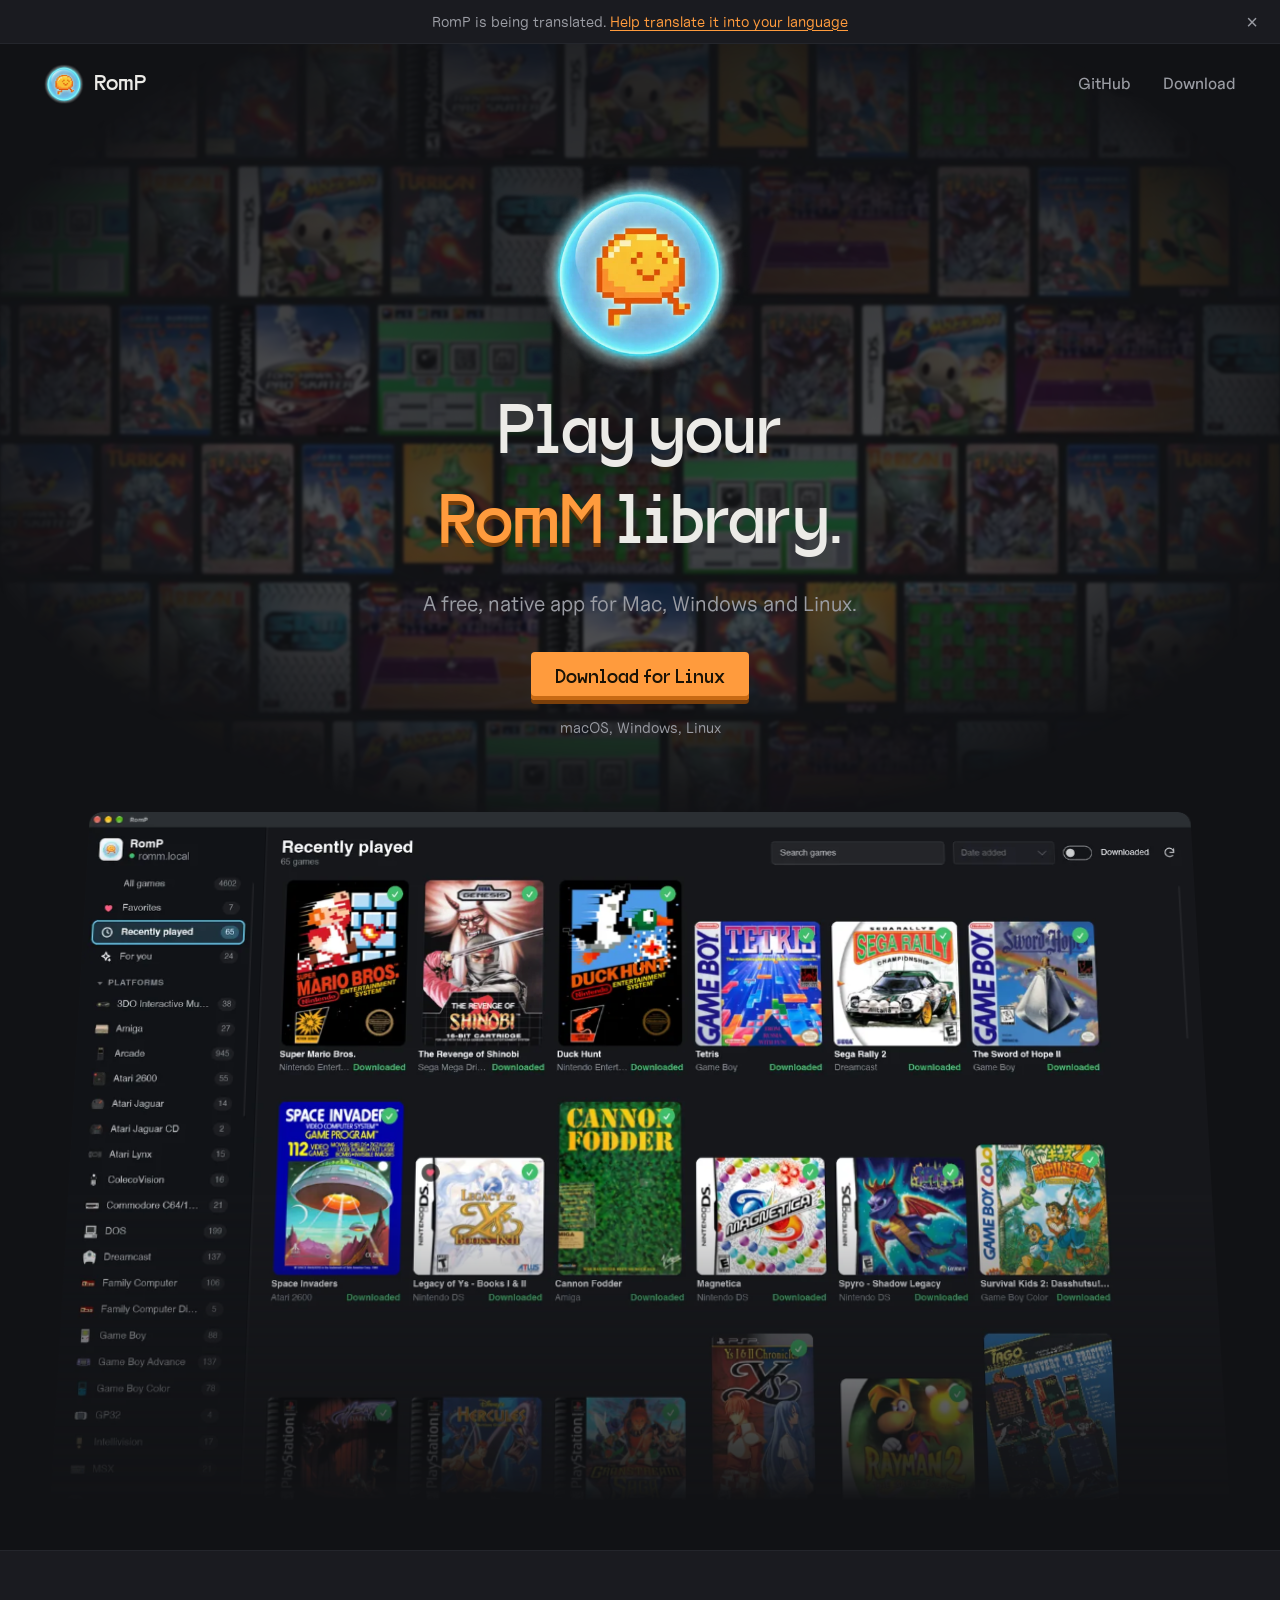
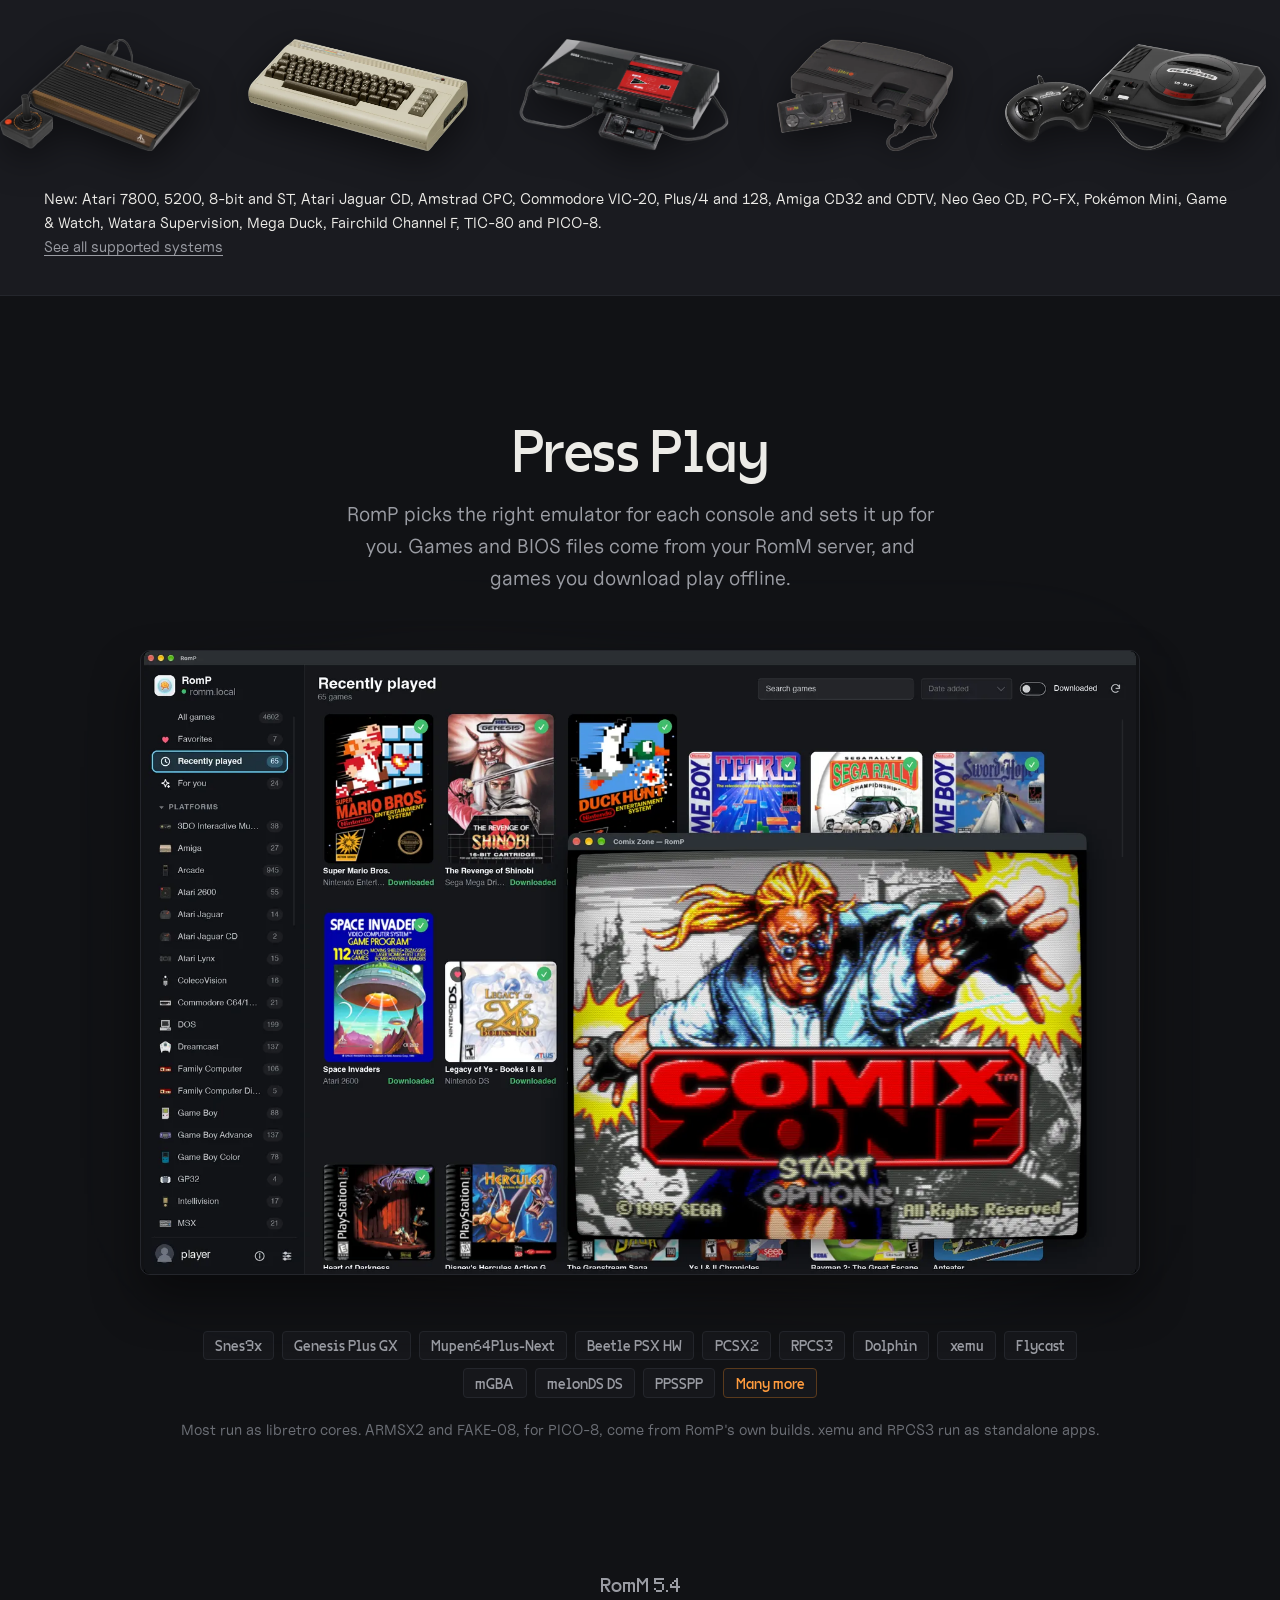
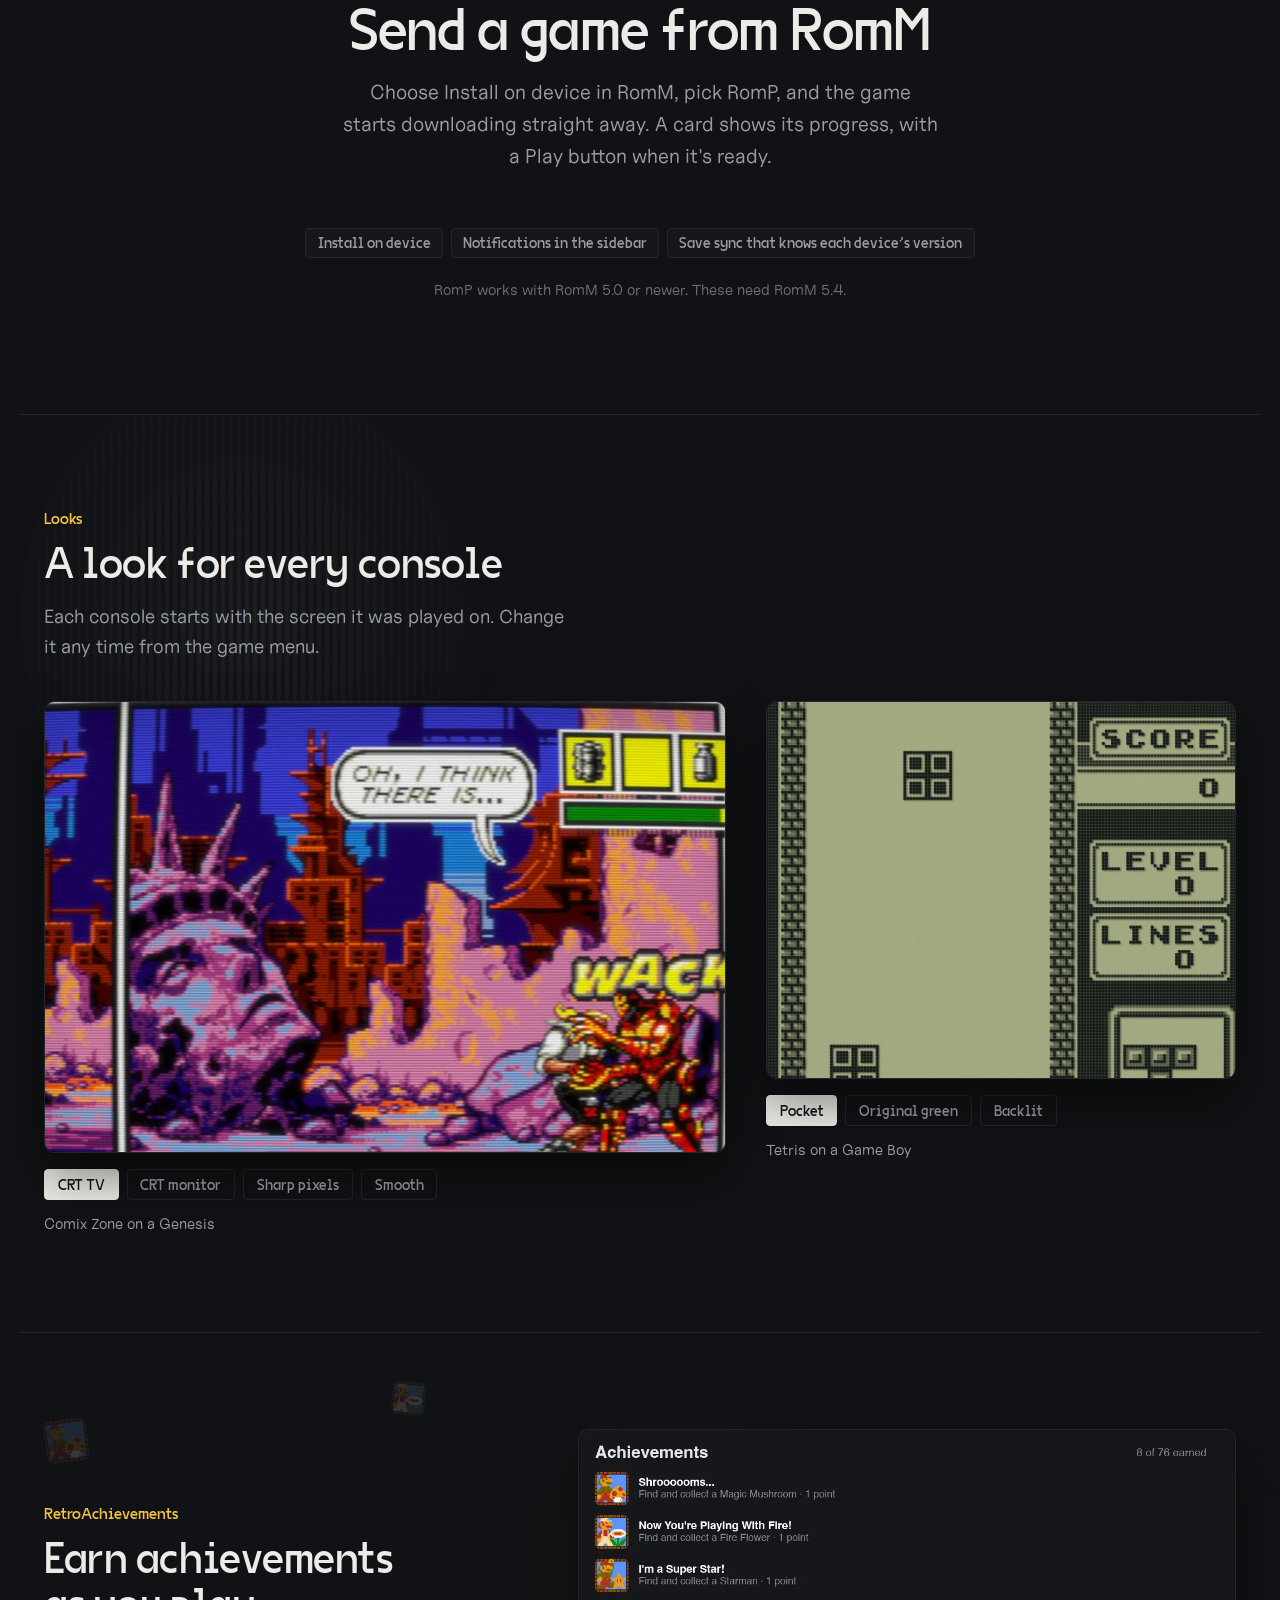
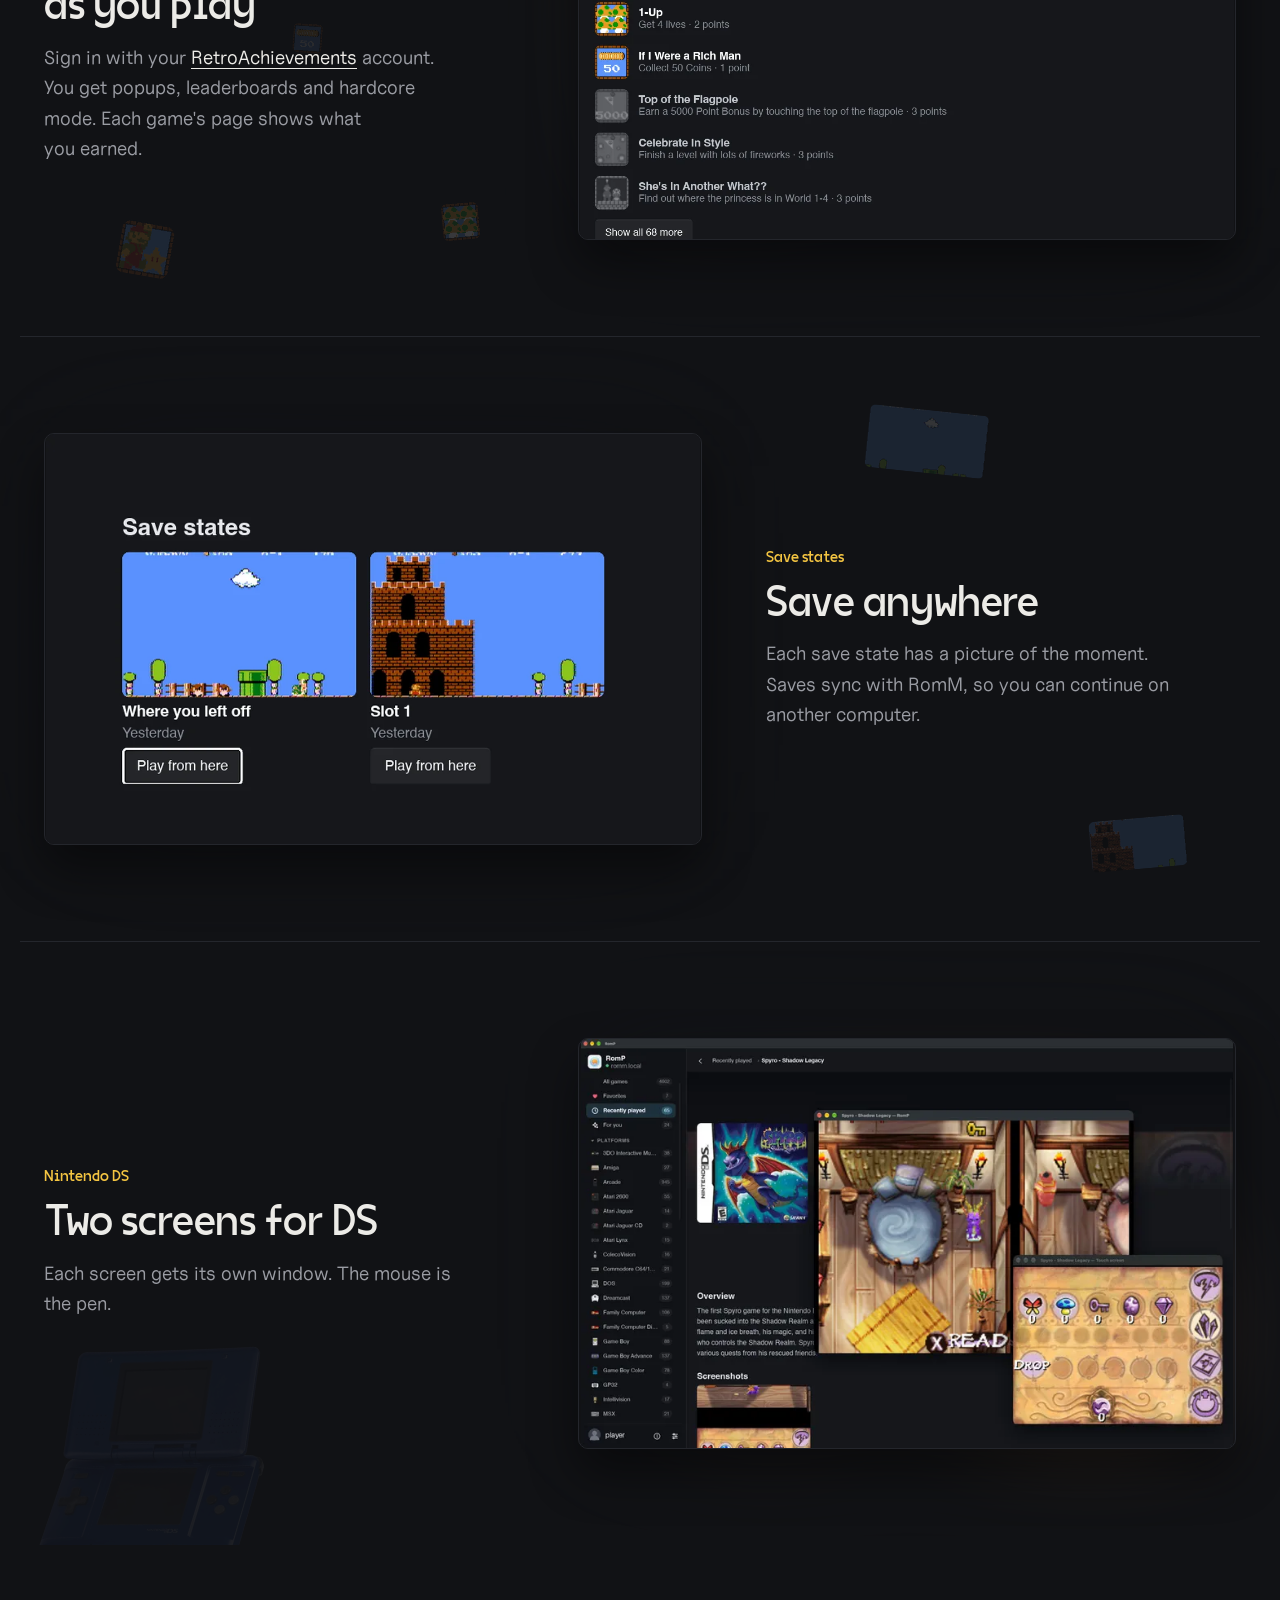
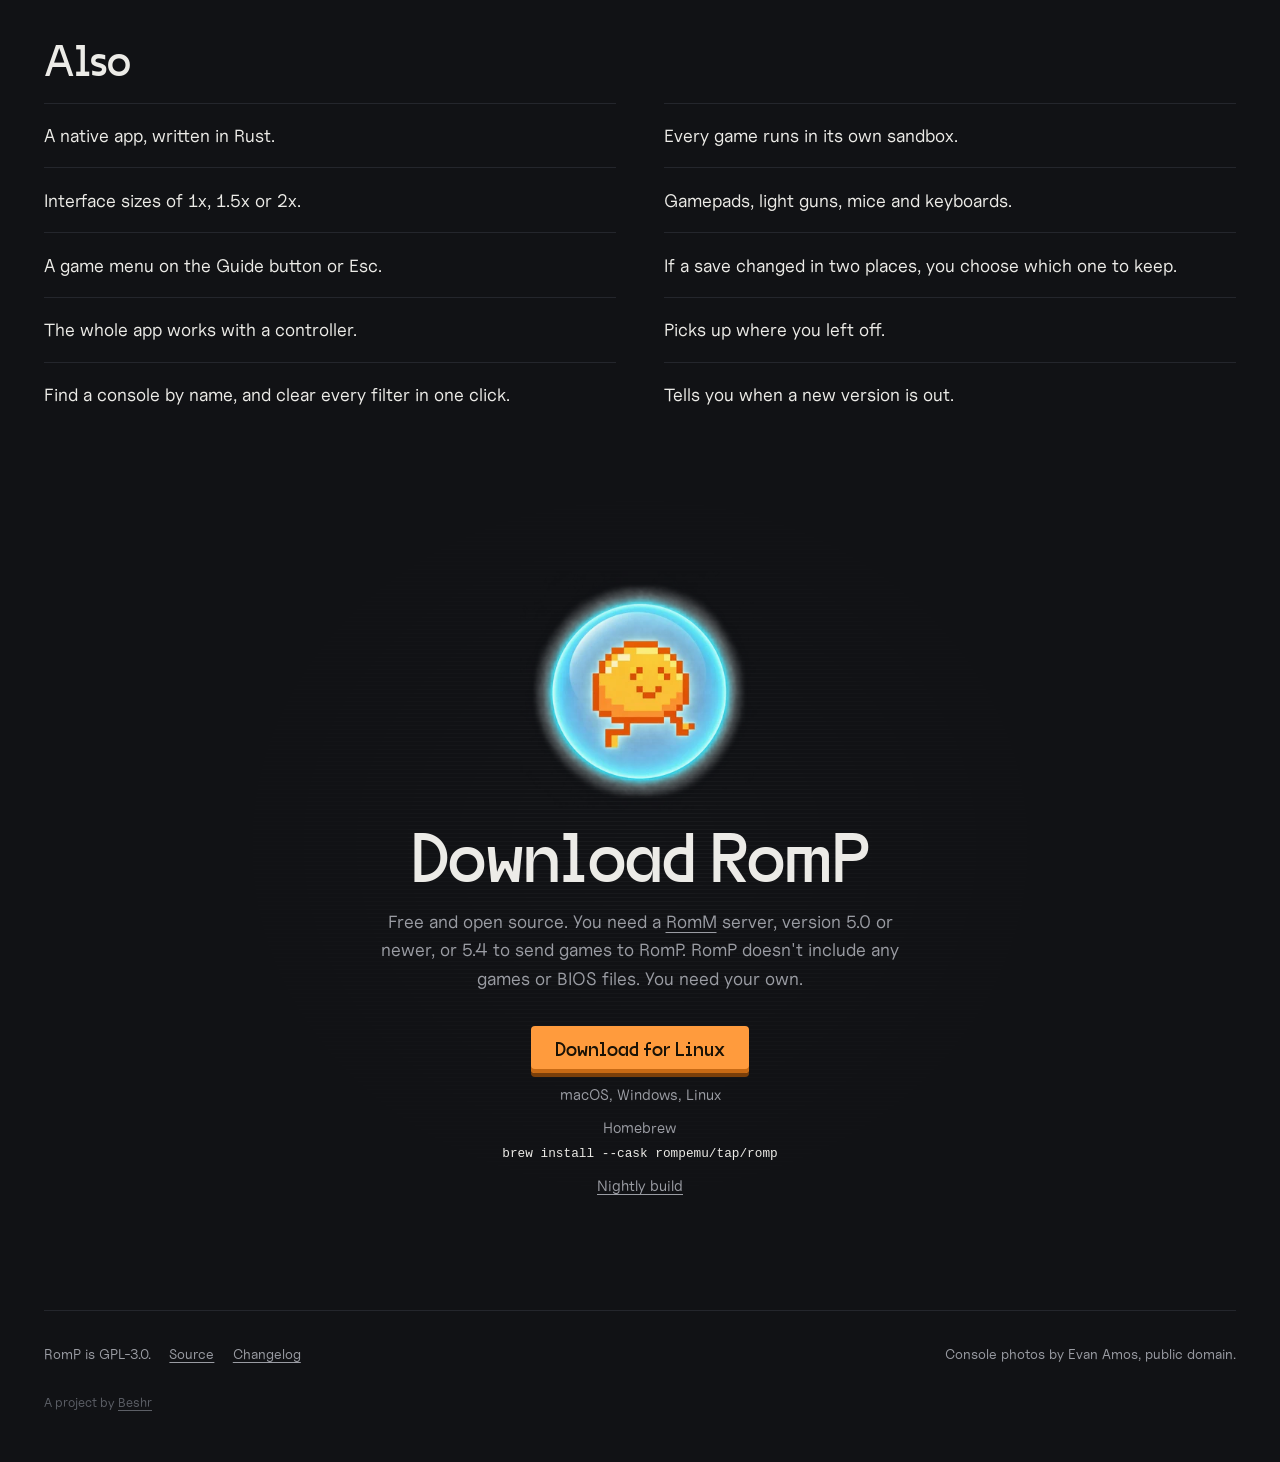
==== commit 5b31ac07: "Show the new systems, RomM 5.4's installs and the Linux packages" ====
--- a/index.html
+++ b/index.html
@@ -41,7 +41,7 @@
 }
 </script>
 <link rel="preload" href="fonts/vg5000.woff2" as="font" type="font/woff2" crossorigin>
-<link rel="stylesheet" href="style.css?v=20261005">
+<link rel="stylesheet" href="style.css?v=20261018-1">
 </head>
 <body>
 
@@ -120,7 +120,7 @@
         <span class="console" data-name="PlayStation 3" data-emu="RPCS3"><img src="img/consoles/ps3.webp" alt="" loading="lazy"></span>
       </div>
     </div>
-    <p class="shelf-link"><a href="https://github.com/RompEmu/RomP#supported-systems">See all supported systems</a></p>
+    <p class="shelf-link">New: Atari 7800, 5200, 8-bit and ST, Atari Jaguar CD, Amstrad CPC, Commodore VIC-20, Plus/4 and 128, Amiga CD32 and CDTV, Neo Geo CD, PC-FX, Pokémon Mini, Game &amp; Watch, Watara Supervision, Mega Duck, Fairchild Channel F, TIC-80 and PICO-8.<br><a href="https://github.com/RompEmu/RomP#supported-systems">See all supported systems</a></p>
   </section>
 
   <section class="play">
@@ -146,7 +146,21 @@
       <li>PPSSPP</li>
       <li class="more"><a href="https://github.com/RompEmu/RomP#supported-systems">Many more</a></li>
     </ul>
-    <p class="cores-note">Most run as libretro cores. xemu and RPCS3 run as standalone apps.</p>
+    <p class="cores-note">Most run as libretro cores. ARMSX2 and FAKE-08, for PICO-8, come from RomP's own builds. xemu and RPCS3 run as standalone apps.</p>
+  </section>
+
+  <section class="play romm">
+    <div class="play-head">
+      <p class="eyebrow">RomM 5.4</p>
+      <h2>Send a game from RomM</h2>
+      <p>Choose Install on device in RomM, pick RomP, and the game starts downloading straight away. A card shows its progress, with a Play button when it's ready.</p>
+    </div>
+    <ul class="cores" aria-label="What RomP does with RomM 5.4">
+      <li>Install on device</li>
+      <li>Notifications in the sidebar</li>
+      <li>Save sync that knows each device's version</li>
+    </ul>
+    <p class="cores-note">RomP works with RomM 5.0 or newer. These need RomM 5.4.</p>
   </section>
 
   <section class="looks feature">
@@ -243,6 +257,8 @@
       <li>If a save changed in two places, you choose which one to keep.</li>
       <li>The whole app works with a controller.</li>
       <li>Picks up where you left off.</li>
+      <li>Find a console by name, and clear every filter in one click.</li>
+      <li>Tells you when a new version is out.</li>
     </ul>
   </section>
 
@@ -250,7 +266,7 @@
     <img class="download-mark" src="img/mark-320.webp" srcset="img/mark-320.webp 1x, img/mark-640.webp 2x" width="240" height="240" alt="">
     <div>
       <h2>Download RomP</h2>
-      <p>Free and open source. You need a <a href="https://romm.app">RomM</a> server, version 5.0 or newer. RomP doesn't include any games or BIOS files. You need your own.</p>
+      <p>Free and open source. You need a <a href="https://romm.app">RomM</a> server, version 5.0 or newer, or 5.4 to send games to RomP. RomP doesn't include any games or BIOS files. You need your own.</p>
       <a class="button" href="https://github.com/RompEmu/RomP/releases/latest" data-os-label>Download</a>
       <p class="small" data-version>macOS, Windows, Linux</p>
       <p class="small others" data-others hidden></p>
@@ -266,7 +282,7 @@
   <p class="byline">A project by <a href="https://beshr.com">Beshr</a></p>
 </footer>
 
-<script src="script.js?v=20261005" defer></script>
+<script src="script.js?v=20261018-1" defer></script>
 
 <script data-goatcounter="https://romp.goatcounter.com/count" async src="//gc.zgo.at/count.js"></script>
 </body>
--- a/style.css
+++ b/style.css
@@ -176,12 +176,8 @@
   width: 220px;
   height: 220px;
   margin-bottom: .25rem;
-  animation: bob 6s ease-in-out infinite;
-}
-
-@keyframes bob {
-  50% { transform: translateY(-8px); }
-}
+}
+
 
 h1 {
   margin: 0 0 1.25rem;
@@ -490,6 +486,9 @@
 .play-head p { margin: 0 auto; color: var(--muted); font-size: 1.25rem; line-height: 1.6; max-width: 46ch; }
 
 .play-shot { width: min(100%, 1000px); margin-top: 3.5rem; }
+
+/* Follows Press Play, so it needs less room above. */
+.romm { padding-top: 1rem; }
 
 .cores {
   display: flex;
@@ -677,5 +676,4 @@
 
 @media (prefers-reduced-motion: reduce) {
   .shelf-track { animation: none; }
-  .hero-mark { animation: none; }
-}
+}
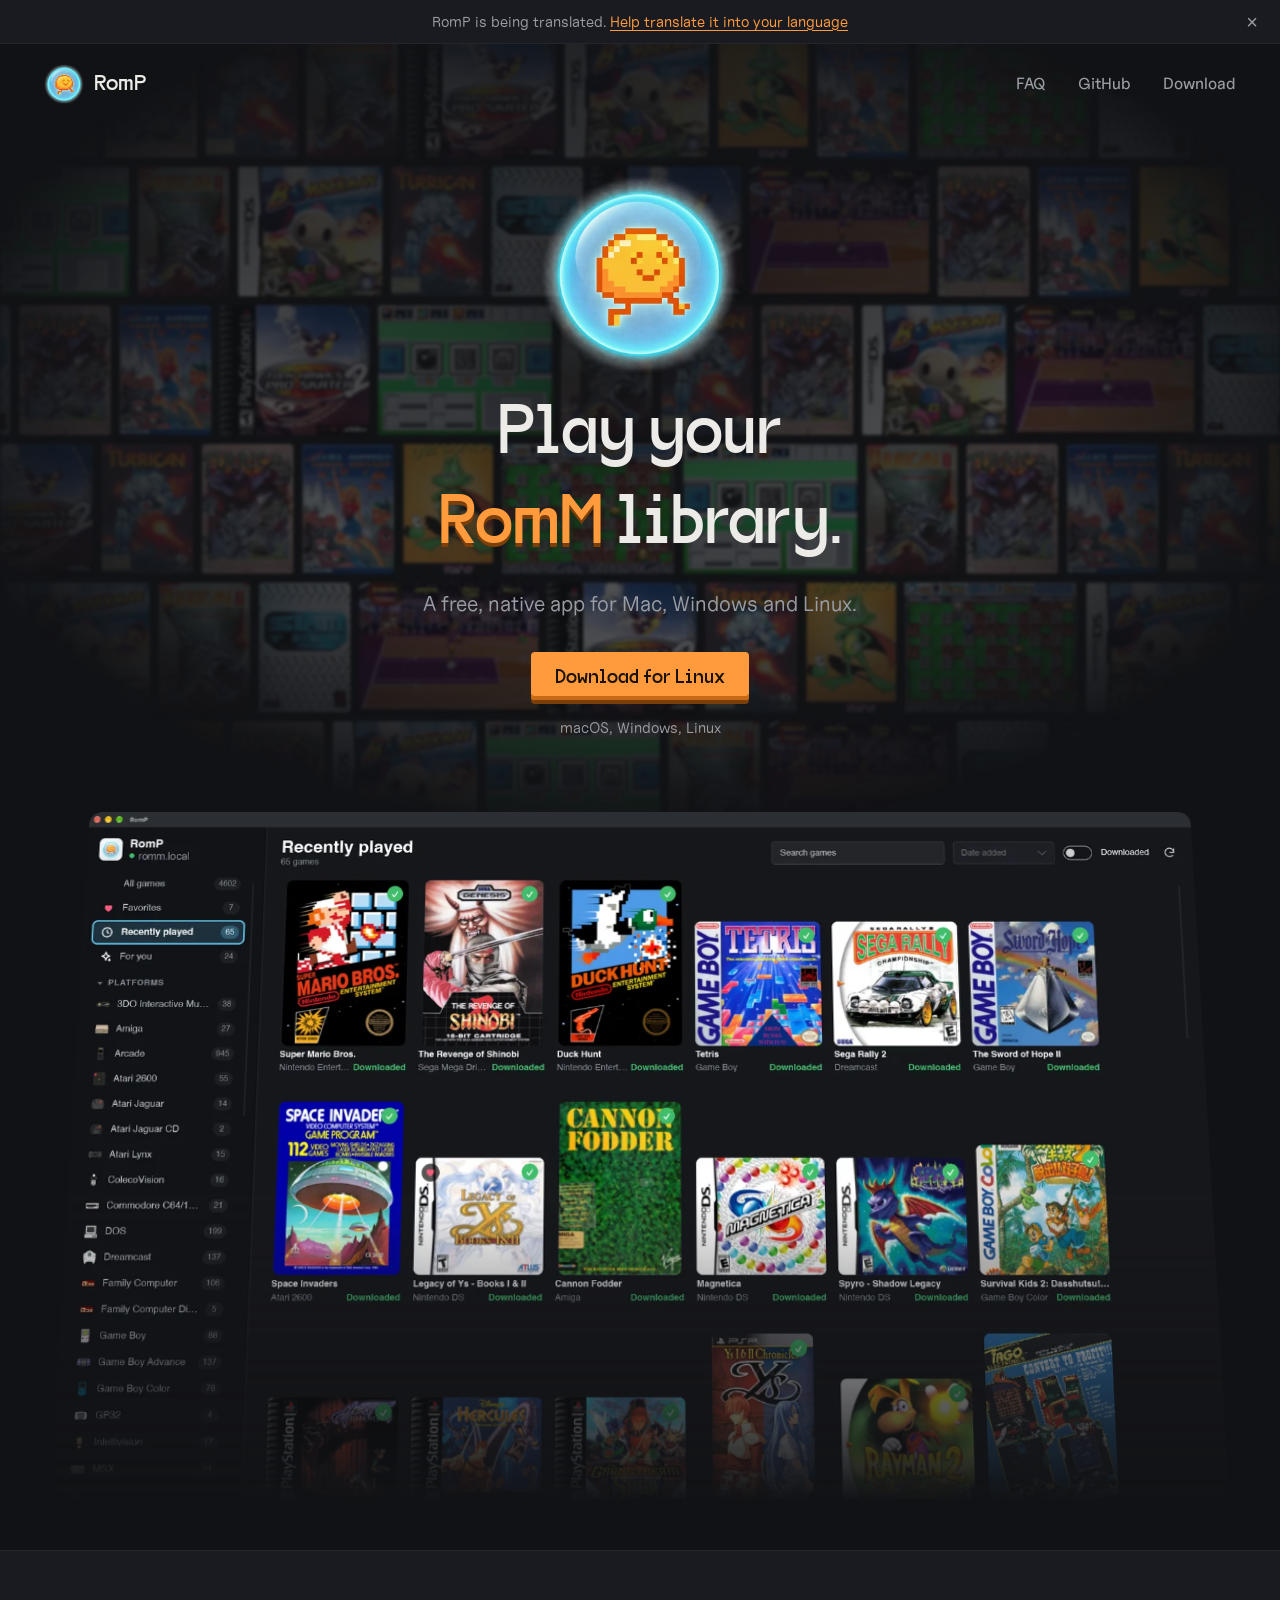
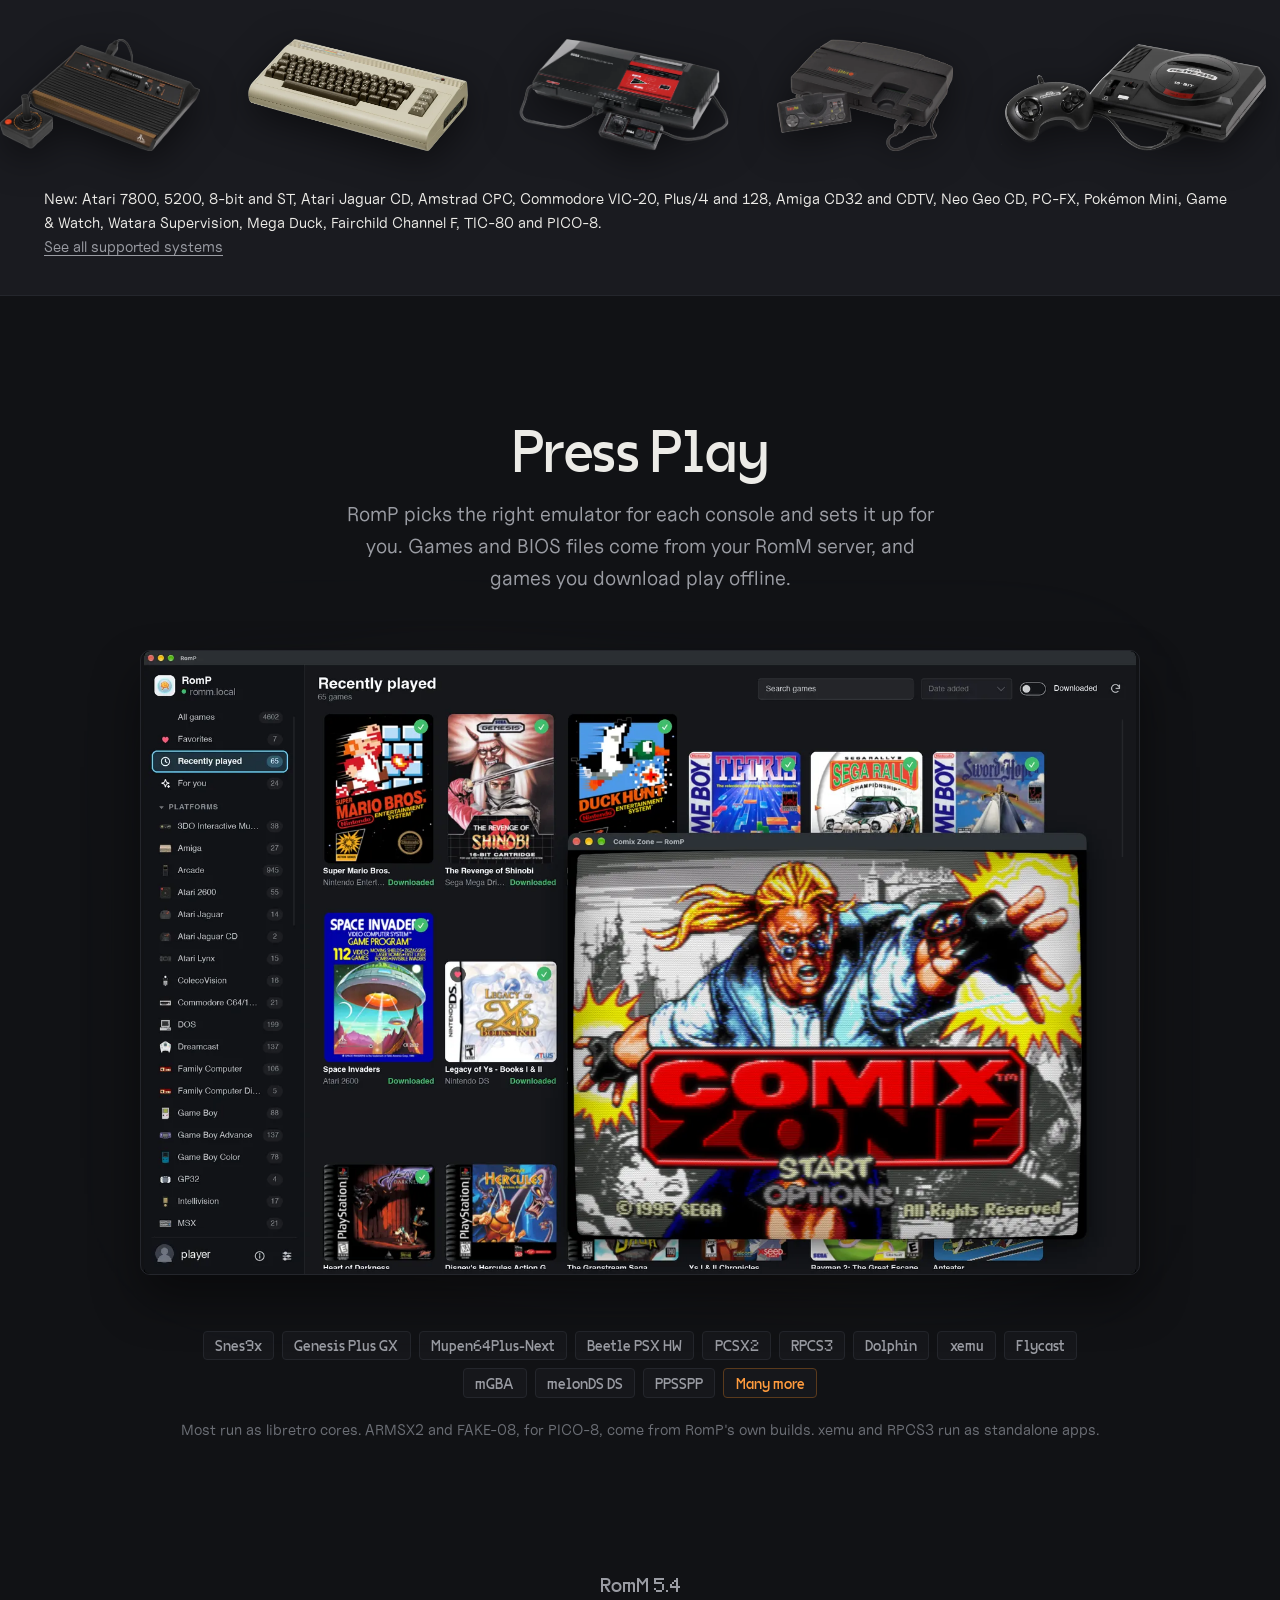
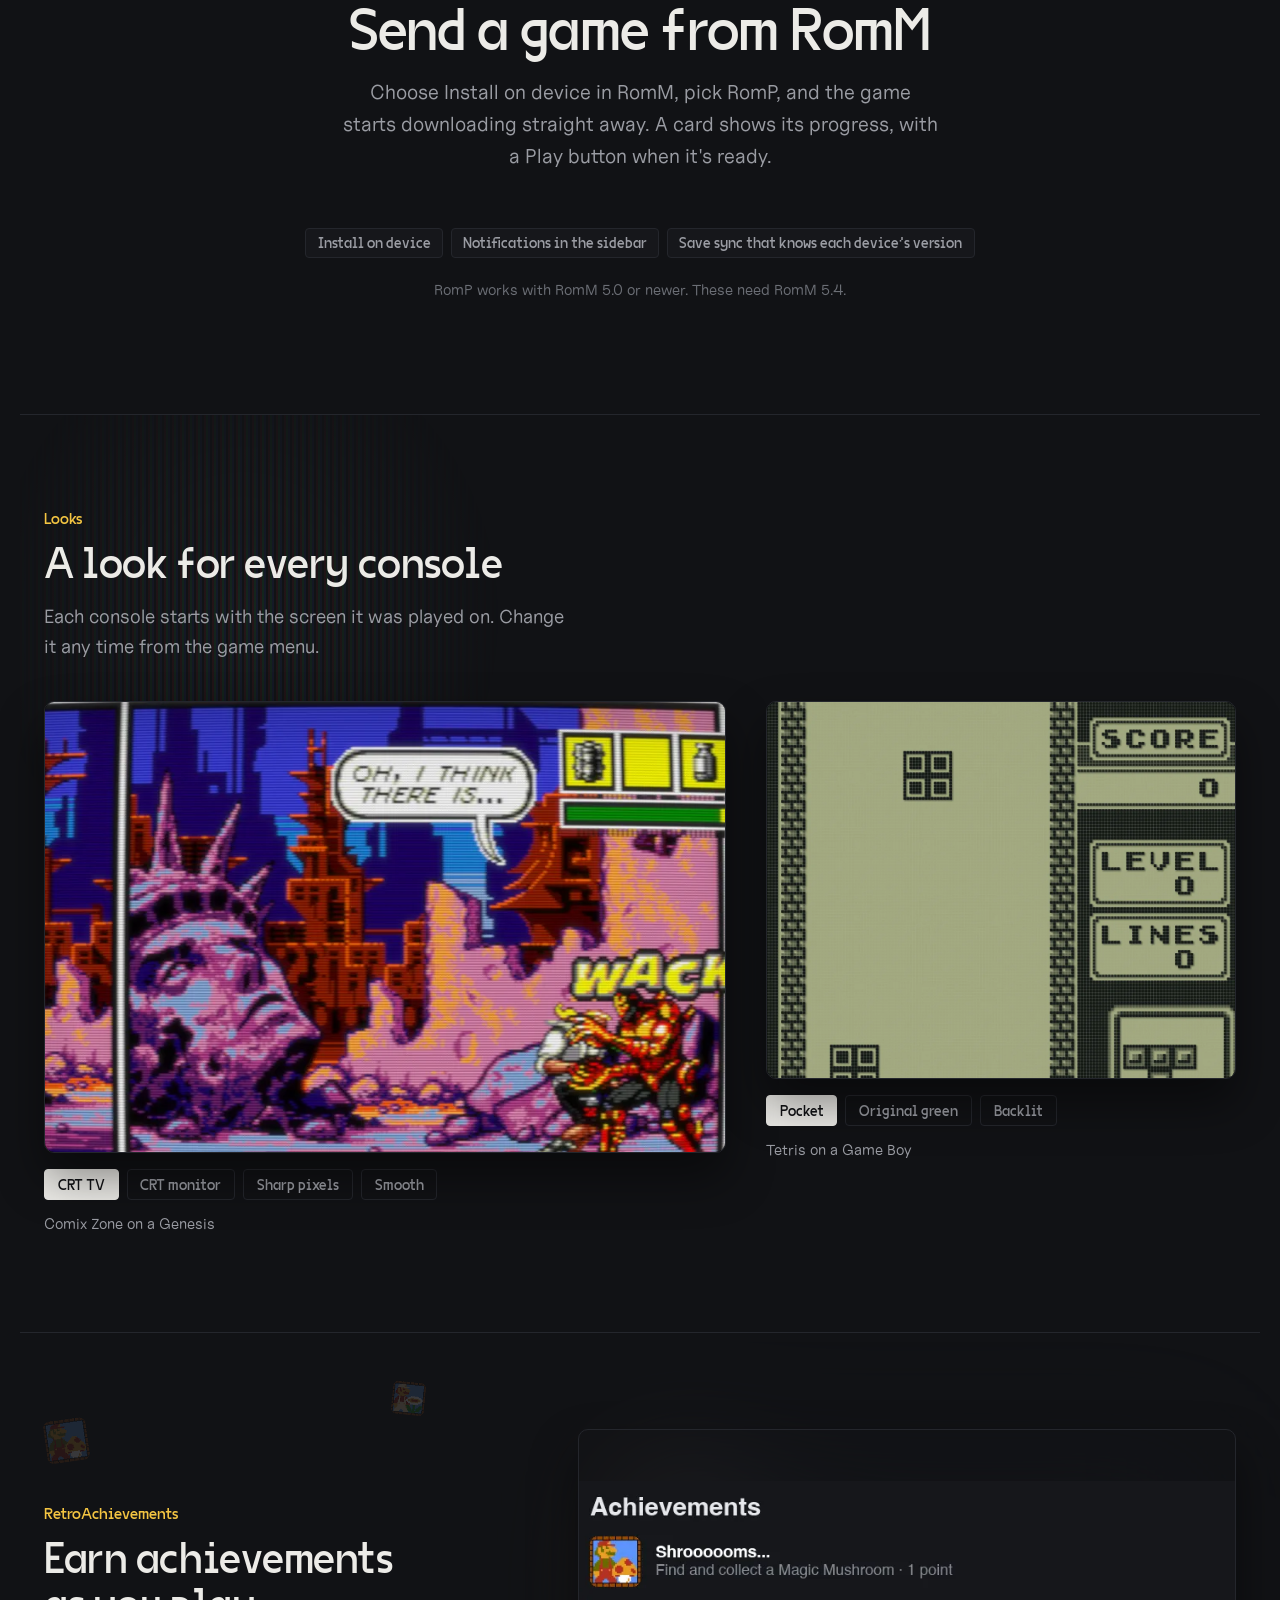
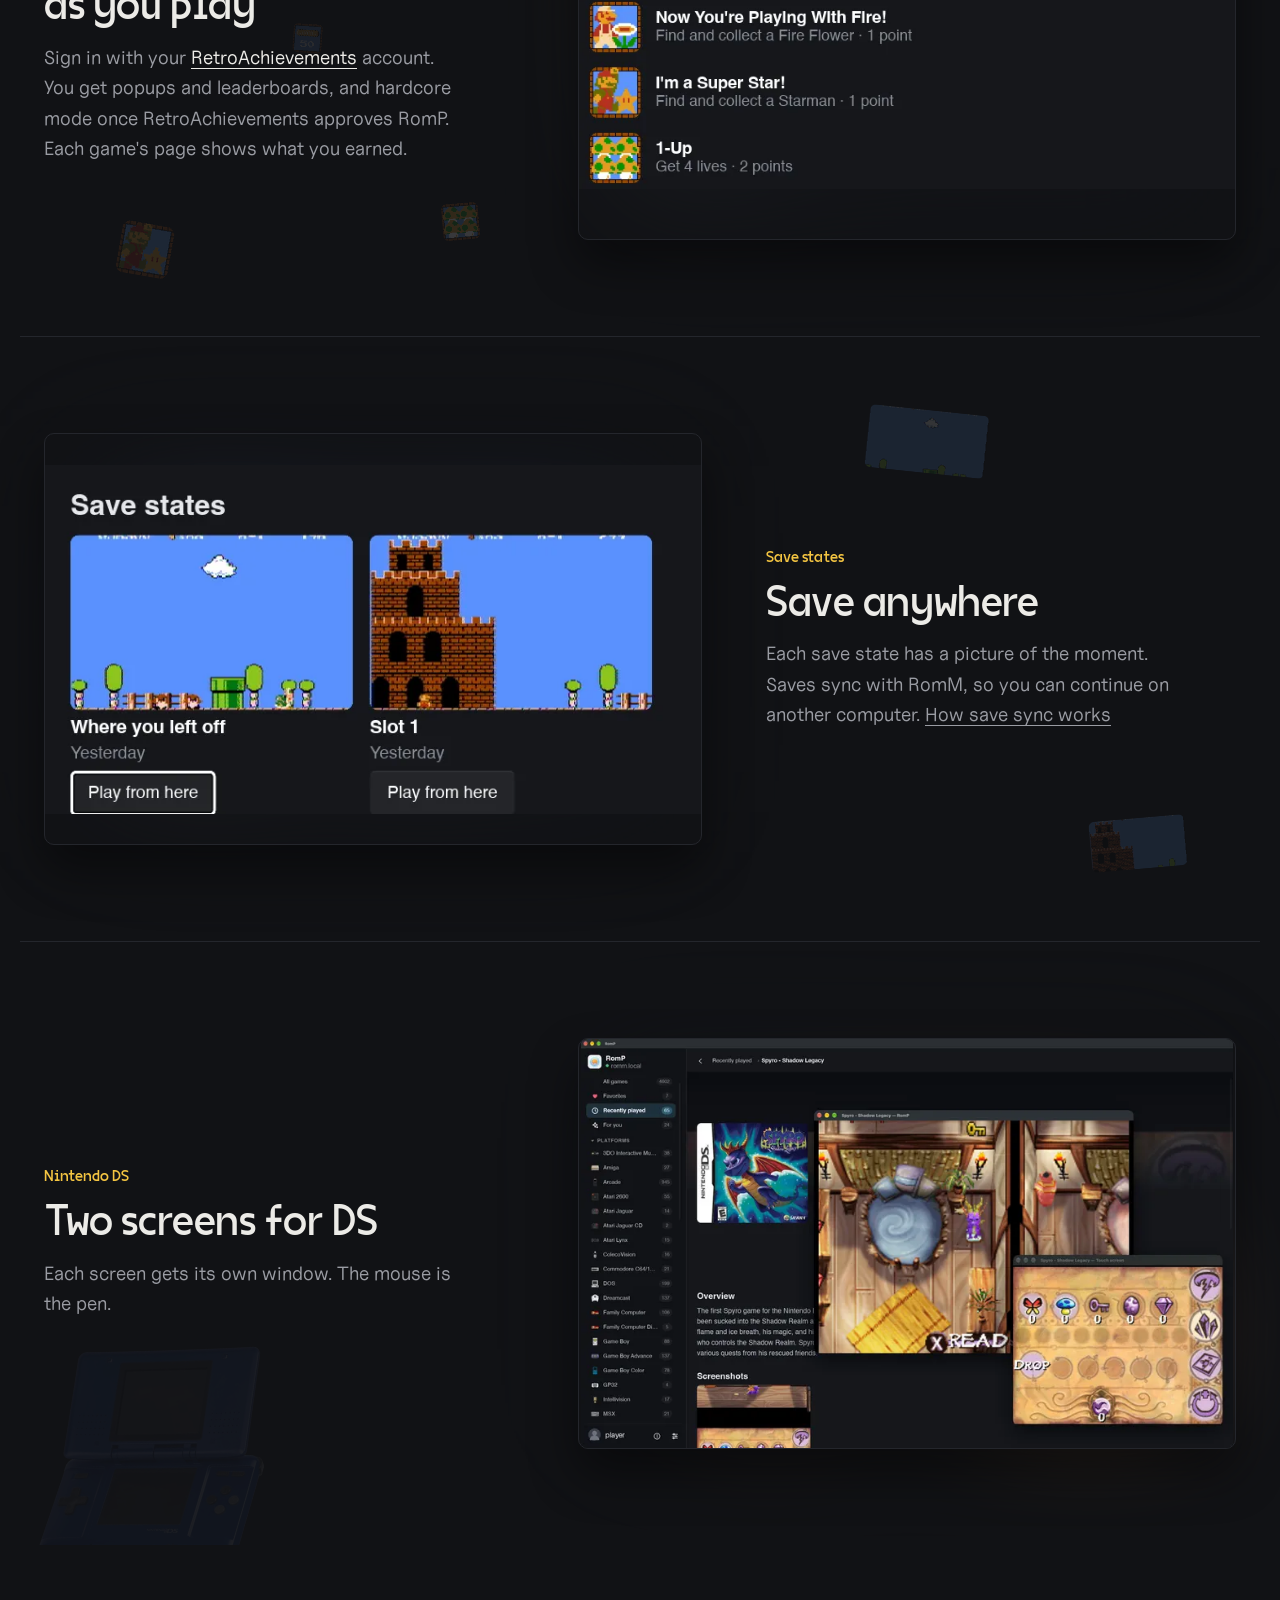
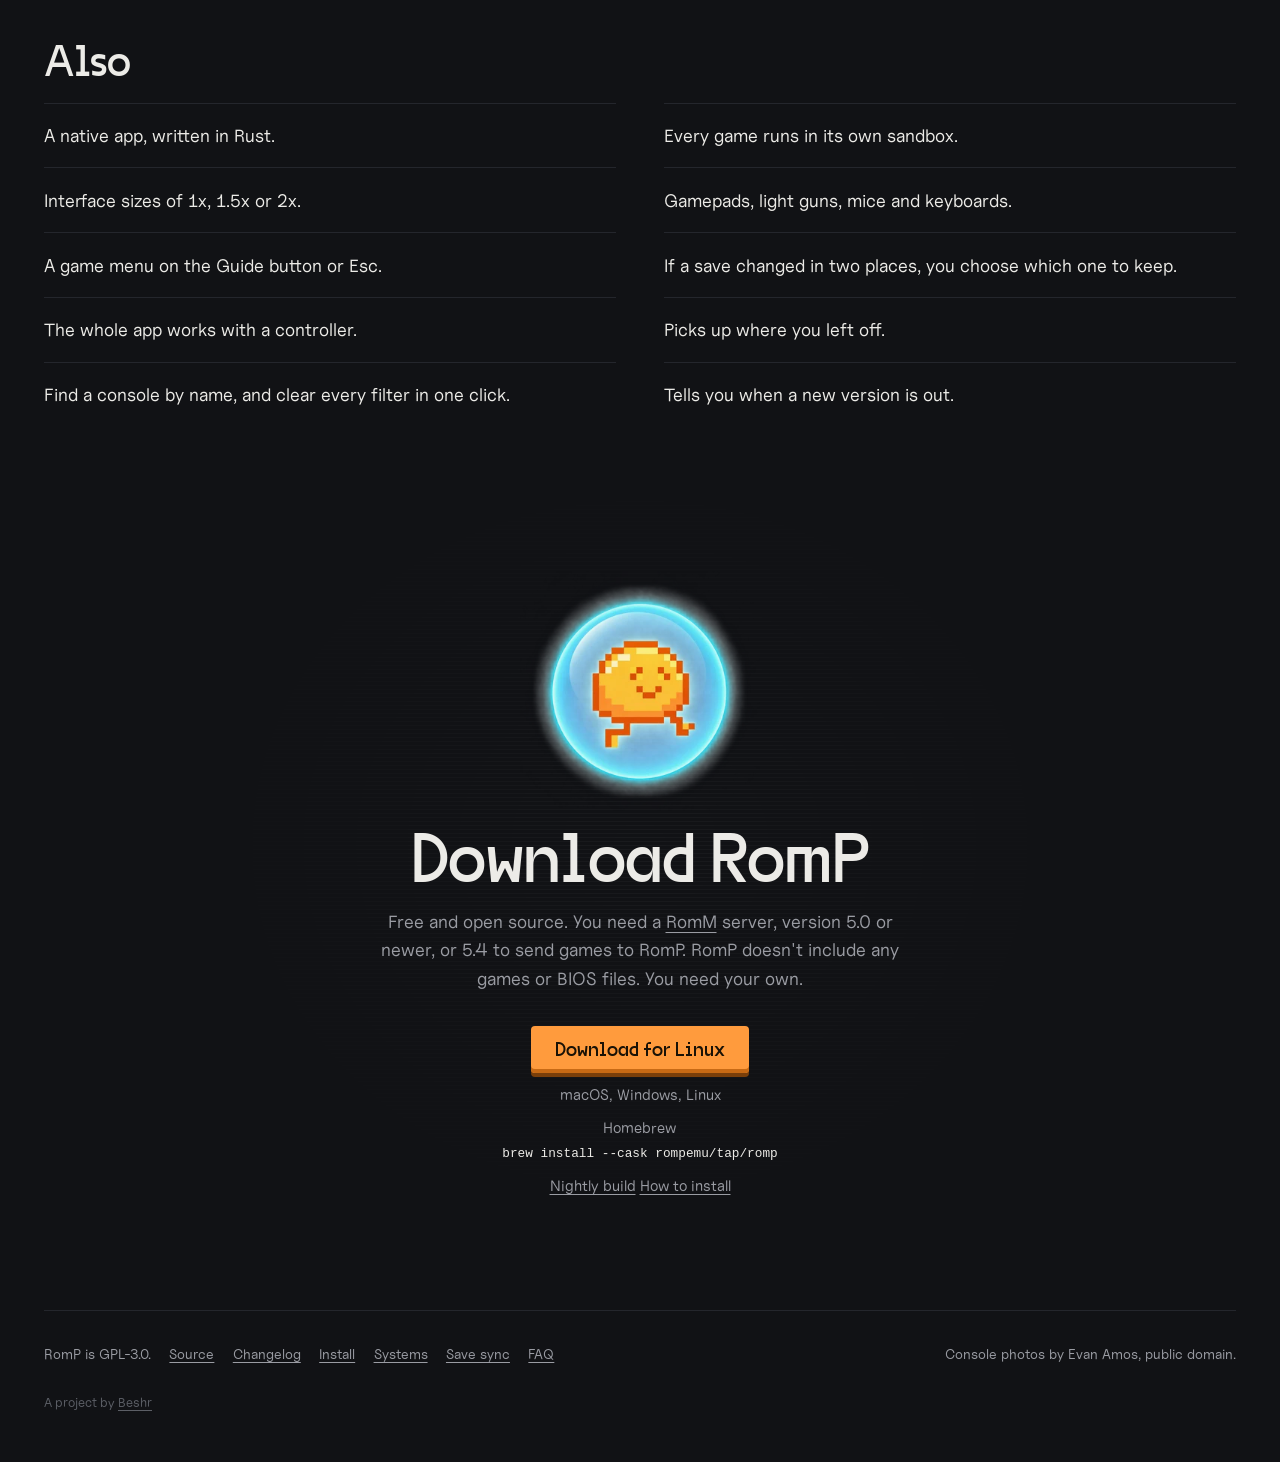
==== commit a75357b9: "Link the new pages and describe RomP fully in the page data" ====
--- a/index.html
+++ b/index.html
@@ -30,9 +30,13 @@
   "@context": "https://schema.org",
   "@type": "SoftwareApplication",
   "name": "RomP",
-  "description": "Play your RomM library.",
+  "description": "A free, open source desktop app for macOS, Windows and Linux that plays the games in your RomM library. It downloads each game and the right emulator, and syncs in-game saves and save states with RomM.",
   "applicationCategory": "GameApplication",
   "operatingSystem": "macOS, Windows, Linux",
+  "isAccessibleForFree": true,
+  "featureList": "Plays a RomM library; installs emulators automatically; syncs saves and save states with RomM; offline play; RetroAchievements; controller support; each game sandboxed",
+  "softwareRequirements": "A RomM server, version 5.0 or newer",
+  "sameAs": ["https://github.com/RompEmu/RomP"],
   "license": "https://www.gnu.org/licenses/gpl-3.0.html",
   "url": "https://rompemu.github.io/",
   "downloadUrl": "https://github.com/RompEmu/RomP/releases/latest",
@@ -41,7 +45,7 @@
 }
 </script>
 <link rel="preload" href="fonts/vg5000.woff2" as="font" type="font/woff2" crossorigin>
-<link rel="stylesheet" href="style.css?v=20261018-1">
+<link rel="stylesheet" href="style.css?v=20261023-1">
 </head>
 <body>
 
@@ -56,6 +60,7 @@
     <a class="tag" href="https://github.com/RompEmu/RomP/releases/latest" data-tag hidden></a>
   </div>
   <nav>
+    <a href="/faq/">FAQ</a>
     <a href="https://github.com/RompEmu/RomP">GitHub</a>
     <a href="#download">Download</a>
   </nav>
@@ -120,7 +125,7 @@
         <span class="console" data-name="PlayStation 3" data-emu="RPCS3"><img src="img/consoles/ps3.webp" alt="" loading="lazy"></span>
       </div>
     </div>
-    <p class="shelf-link">New: Atari 7800, 5200, 8-bit and ST, Atari Jaguar CD, Amstrad CPC, Commodore VIC-20, Plus/4 and 128, Amiga CD32 and CDTV, Neo Geo CD, PC-FX, Pokémon Mini, Game &amp; Watch, Watara Supervision, Mega Duck, Fairchild Channel F, TIC-80 and PICO-8.<br><a href="https://github.com/RompEmu/RomP#supported-systems">See all supported systems</a></p>
+    <p class="shelf-link">New: Atari 7800, 5200, 8-bit and ST, Atari Jaguar CD, Amstrad CPC, Commodore VIC-20, Plus/4 and 128, Amiga CD32 and CDTV, Neo Geo CD, PC-FX, Pokémon Mini, Game &amp; Watch, Watara Supervision, Mega Duck, Fairchild Channel F, TIC-80 and PICO-8.<br><a href="/systems/">See all supported systems</a></p>
   </section>
 
   <section class="play">
@@ -144,7 +149,7 @@
       <li>mGBA</li>
       <li>melonDS DS</li>
       <li>PPSSPP</li>
-      <li class="more"><a href="https://github.com/RompEmu/RomP#supported-systems">Many more</a></li>
+      <li class="more"><a href="/systems/">Many more</a></li>
     </ul>
     <p class="cores-note">Most run as libretro cores. ARMSX2 and FAKE-08, for PICO-8, come from RomP's own builds. xemu and RPCS3 run as standalone apps.</p>
   </section>
@@ -209,7 +214,7 @@
     <div class="cheevos-text">
       <p class="eyebrow">RetroAchievements</p>
       <h2>Earn achievements as you play</h2>
-      <p>Sign in with your <a href="https://retroachievements.org">RetroAchievements</a> account. You get popups, leaderboards and hardcore mode. Each game's page shows what you earned.</p>
+      <p>Sign in with your <a href="https://retroachievements.org">RetroAchievements</a> account. You get popups and leaderboards, and hardcore mode once RetroAchievements approves RomP. Each game's page shows what you earned.</p>
     </div>
     <div class="shot" style="--src: url(img/achievements.webp)">
       <picture>
@@ -230,7 +235,7 @@
     <div>
       <p class="eyebrow">Save states</p>
       <h2>Save anywhere</h2>
-      <p>Each save state has a picture of the moment. Saves sync with RomM, so you can continue on another computer.</p>
+      <p>Each save state has a picture of the moment. Saves sync with RomM, so you can continue on another computer. <a href="/saves/">How save sync works</a></p>
     </div>
   </section>
 
@@ -271,13 +276,13 @@
       <p class="small" data-version>macOS, Windows, Linux</p>
       <p class="small others" data-others hidden></p>
       <p class="small">Homebrew<br><code>brew install --cask rompemu/tap/romp</code></p>
-      <p class="small"><a href="https://github.com/RompEmu/RomP/releases/tag/nightly">Nightly build</a></p>
+      <p class="small"><a href="https://github.com/RompEmu/RomP/releases/tag/nightly">Nightly build</a> <a href="/install/">How to install</a></p>
     </div>
   </section>
 </main>
 
 <footer>
-  <p>RomP is GPL-3.0. <a href="https://github.com/RompEmu/RomP">Source</a> <a href="https://github.com/RompEmu/RomP/blob/main/CHANGELOG.md">Changelog</a></p>
+  <p>RomP is GPL-3.0. <a href="https://github.com/RompEmu/RomP">Source</a> <a href="https://github.com/RompEmu/RomP/blob/main/CHANGELOG.md">Changelog</a> <a href="/install/">Install</a> <a href="/systems/">Systems</a> <a href="/saves/">Save sync</a> <a href="/faq/">FAQ</a></p>
   <p>Console photos by Evan Amos, public domain.</p>
   <p class="byline">A project by <a href="https://beshr.com">Beshr</a></p>
 </footer>
--- a/style.css
+++ b/style.css
@@ -677,3 +677,52 @@
 @media (prefers-reduced-motion: reduce) {
   .shelf-track { animation: none; }
 }
+
+.doc {
+  width: min(100% - 3rem, 760px);
+  margin: 0 auto;
+  padding: 3rem 0 6rem;
+}
+
+.doc h1 { font-size: clamp(2.5rem, 4.6vw, 3.75rem); line-height: 1.1; }
+.doc h2 { margin-top: 3rem; font-size: clamp(1.6rem, 2.6vw, 2rem); line-height: 1.15; }
+.doc h3 { margin: 2rem 0 .5rem; font-size: 1.1875rem; font-weight: 600; }
+.doc .lede { margin: 0 0 2rem; color: var(--muted); font-size: 1.25rem; }
+.doc p, .doc li { color: #cfcfcb; }
+.doc li + li { margin-top: .4rem; }
+.doc strong { color: var(--text); font-weight: 600; }
+.doc code { padding: .1em .35em; border-radius: 4px; background: #1c1e23; }
+
+.doc table {
+  width: 100%;
+  margin: 1.5rem 0;
+  border-collapse: collapse;
+  font-size: 1rem;
+}
+
+.doc th, .doc td {
+  padding: .6rem .75rem .6rem 0;
+  border-bottom: 1px solid var(--line);
+  text-align: left;
+  vertical-align: top;
+}
+
+.doc th { color: var(--muted); font-weight: 500; }
+
+.doc-nav {
+  display: flex;
+  flex-wrap: wrap;
+  gap: .5rem 1.25rem;
+  margin: 4rem 0 0;
+  padding: 1.5rem 0 0;
+  border-top: 1px solid var(--line);
+  font-size: 1rem;
+}
+
+.doc-nav a { color: var(--muted); }
+.doc-nav a:hover { color: var(--text); }
+
+@media (max-width: 600px) {
+  .top nav { gap: 1.25rem; }
+  .doc table { font-size: .9375rem; }
+}
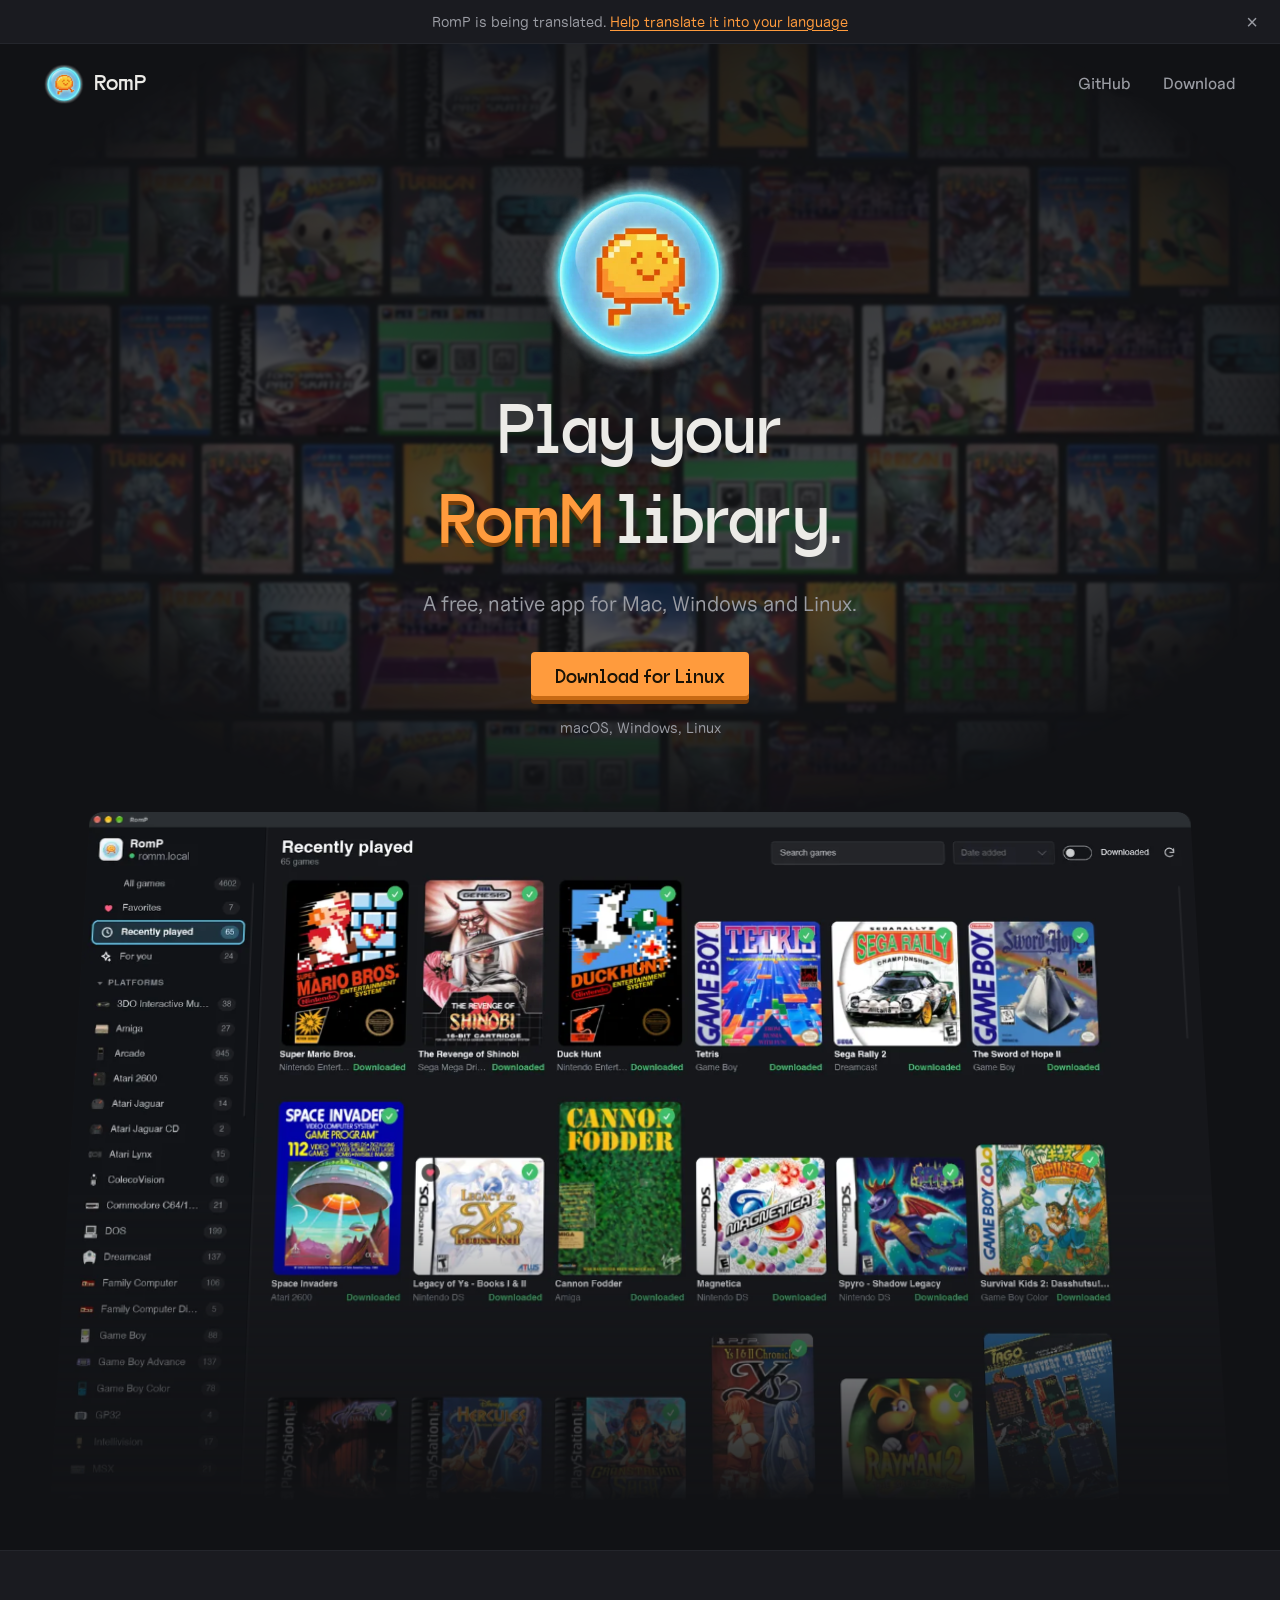
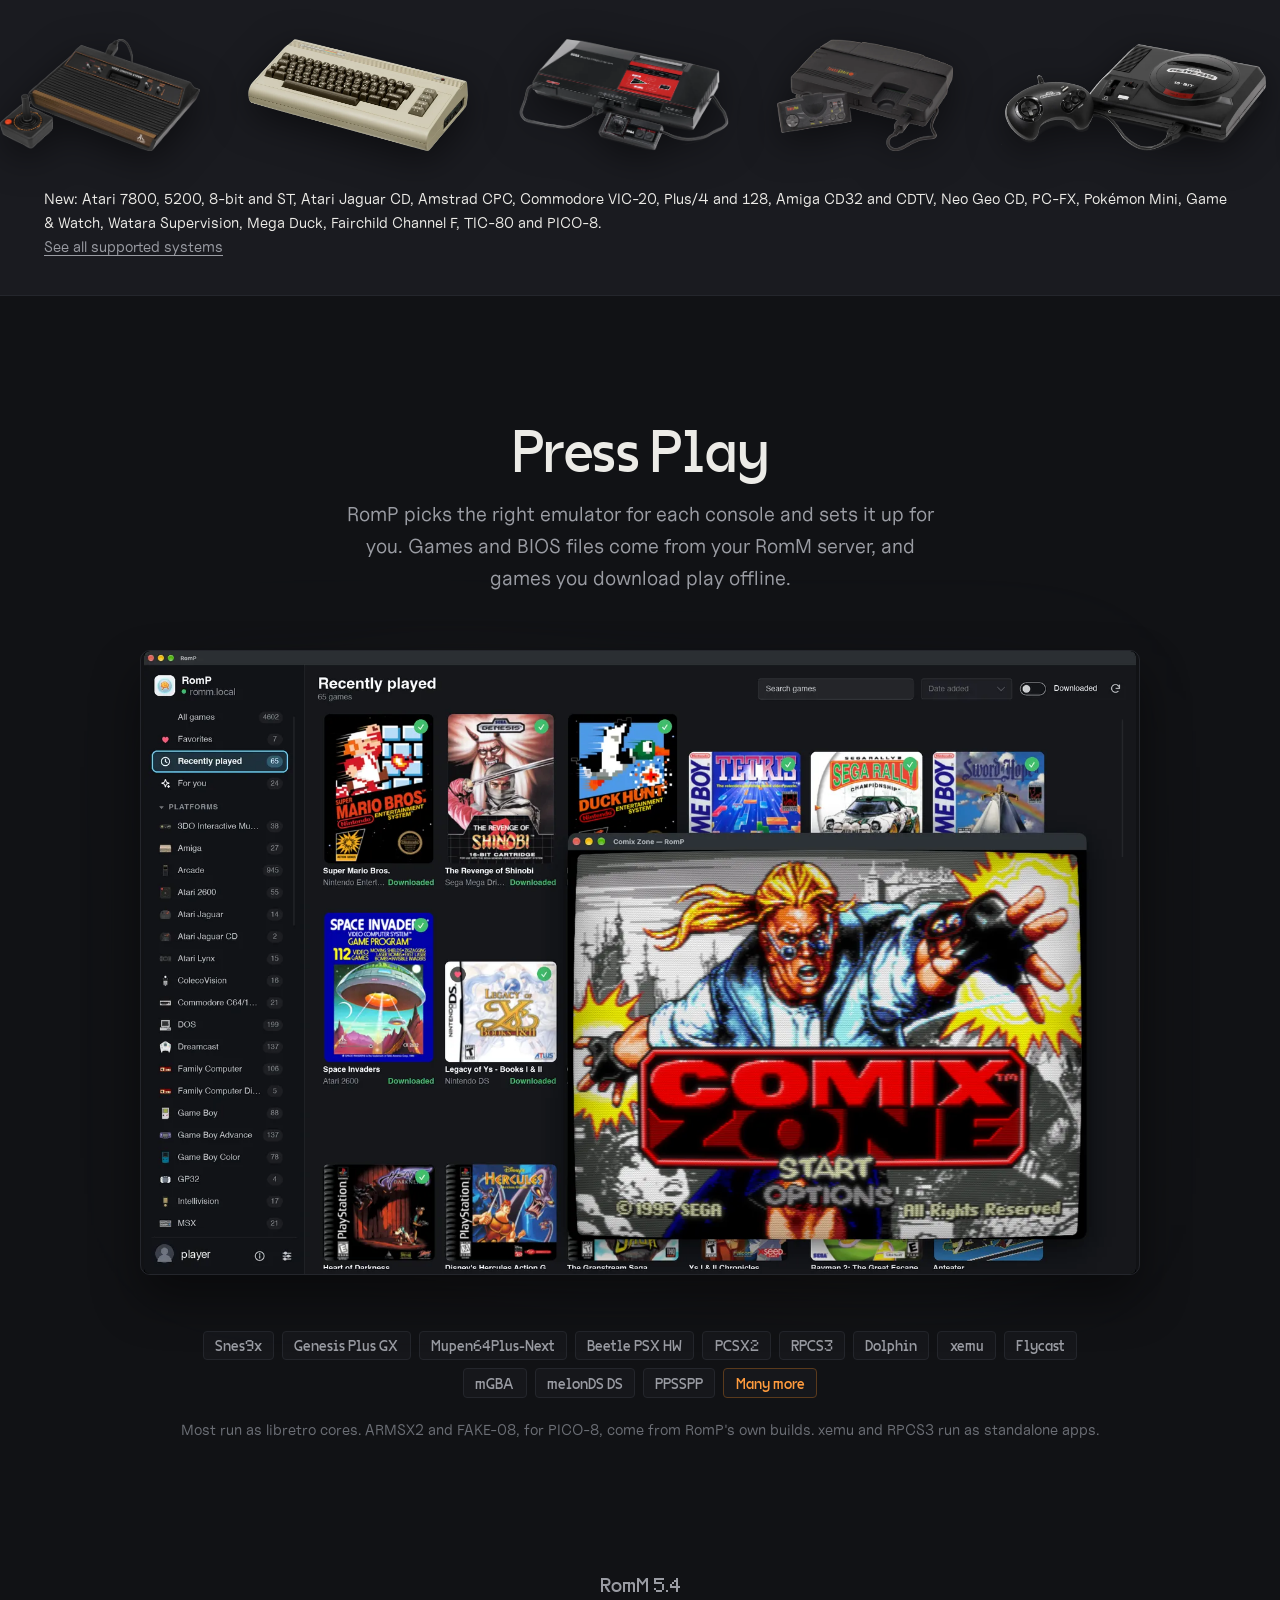
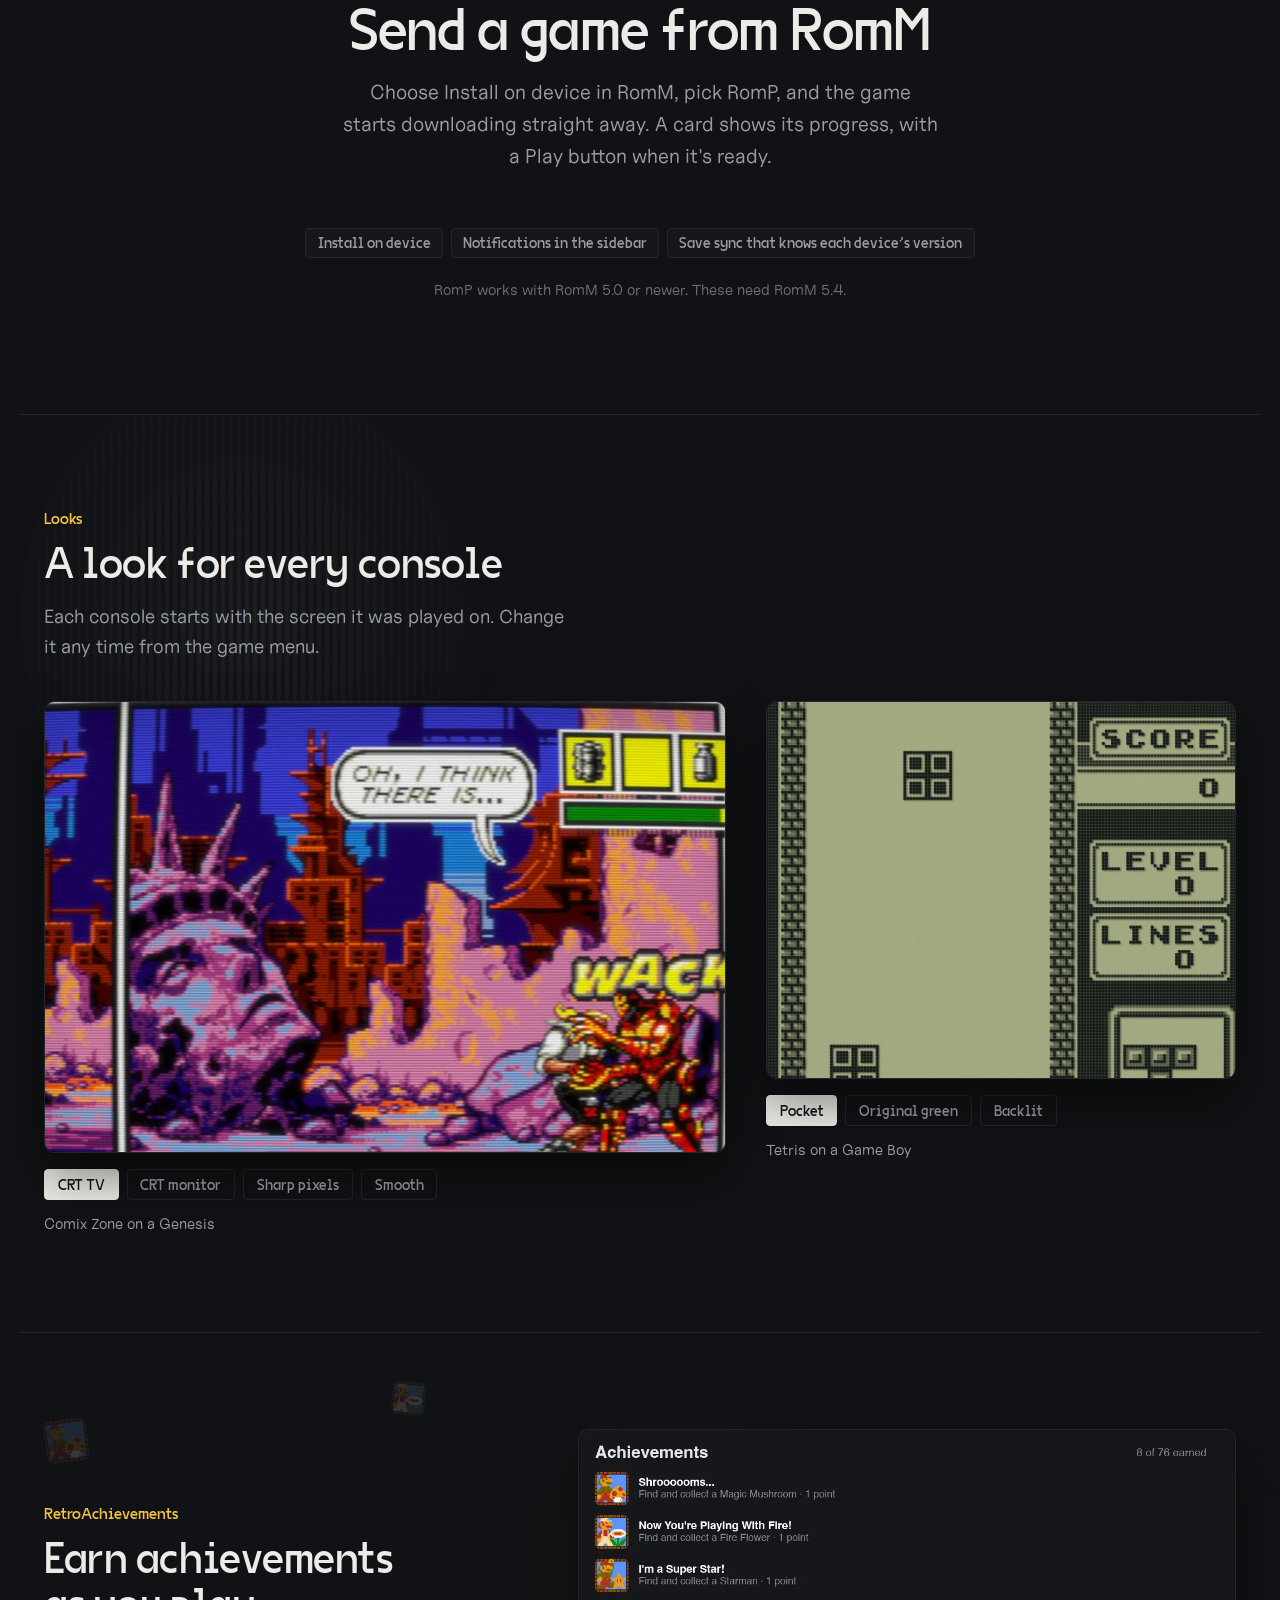
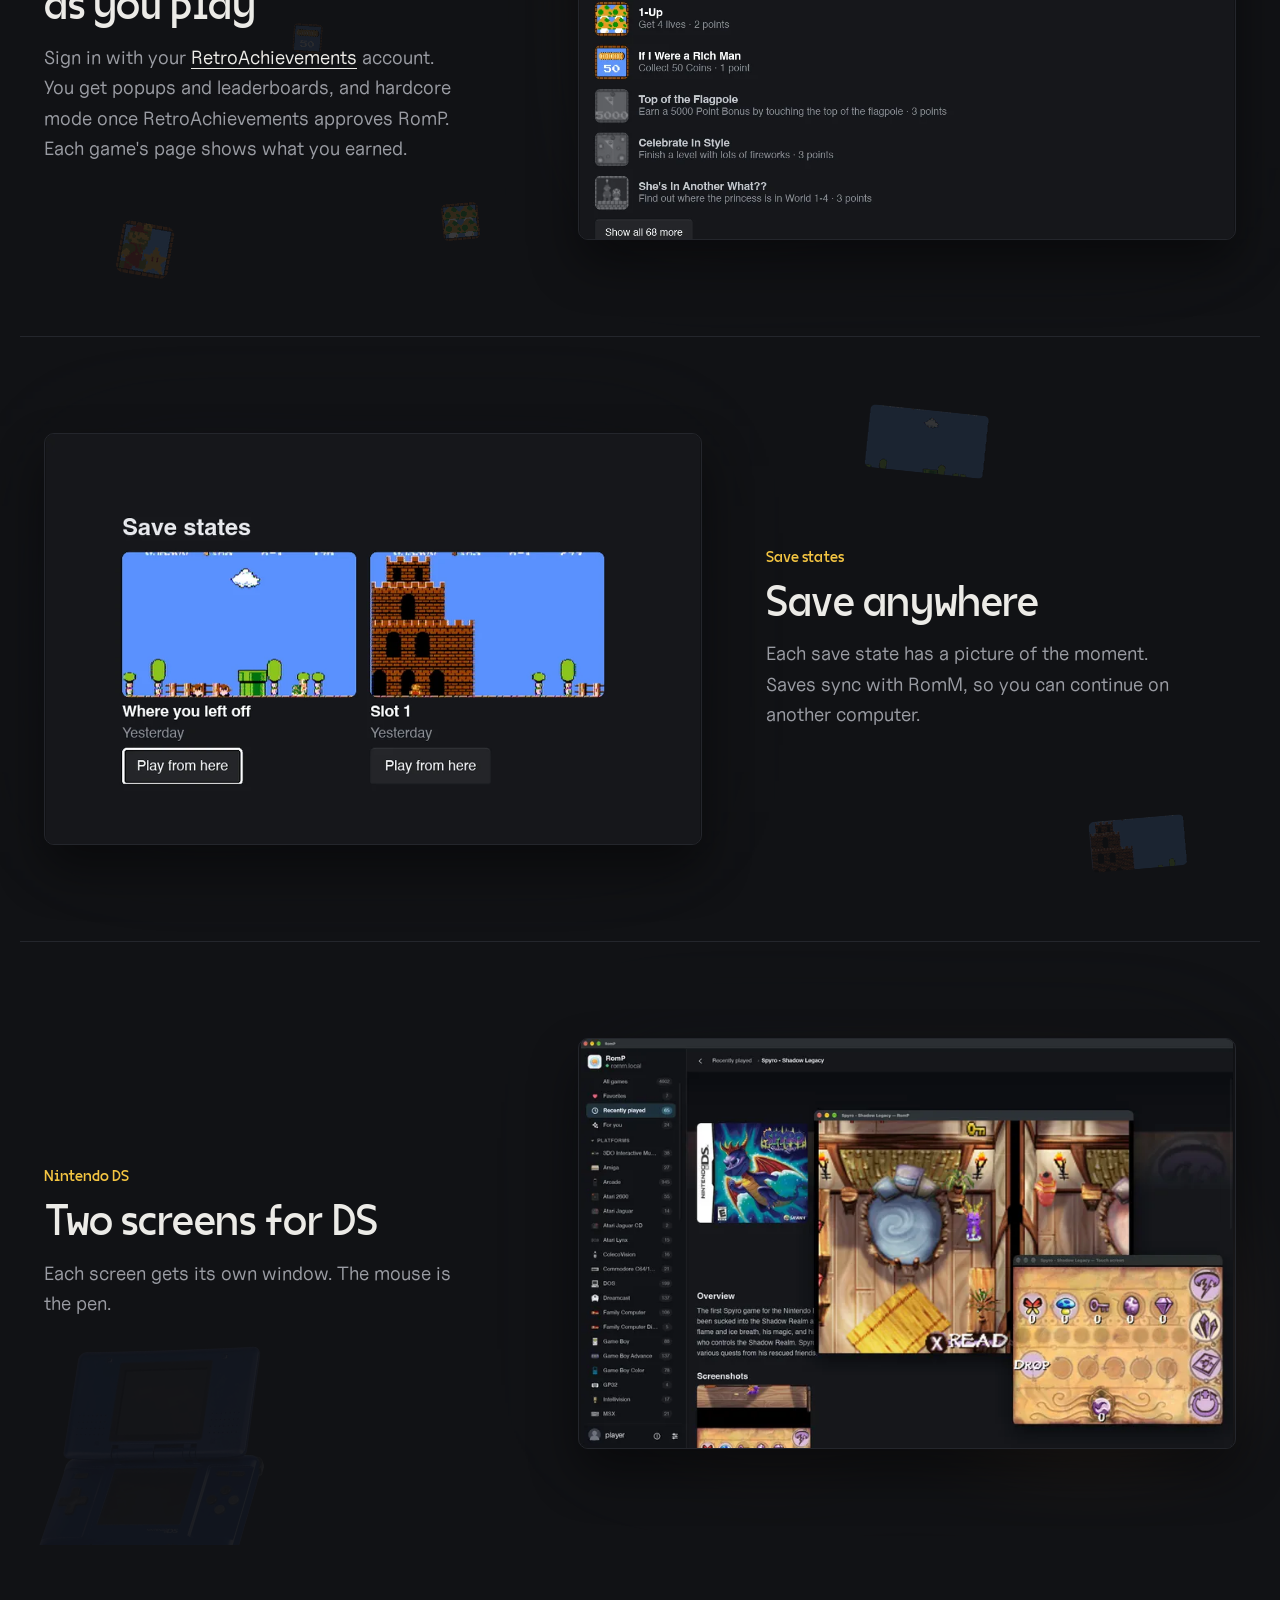
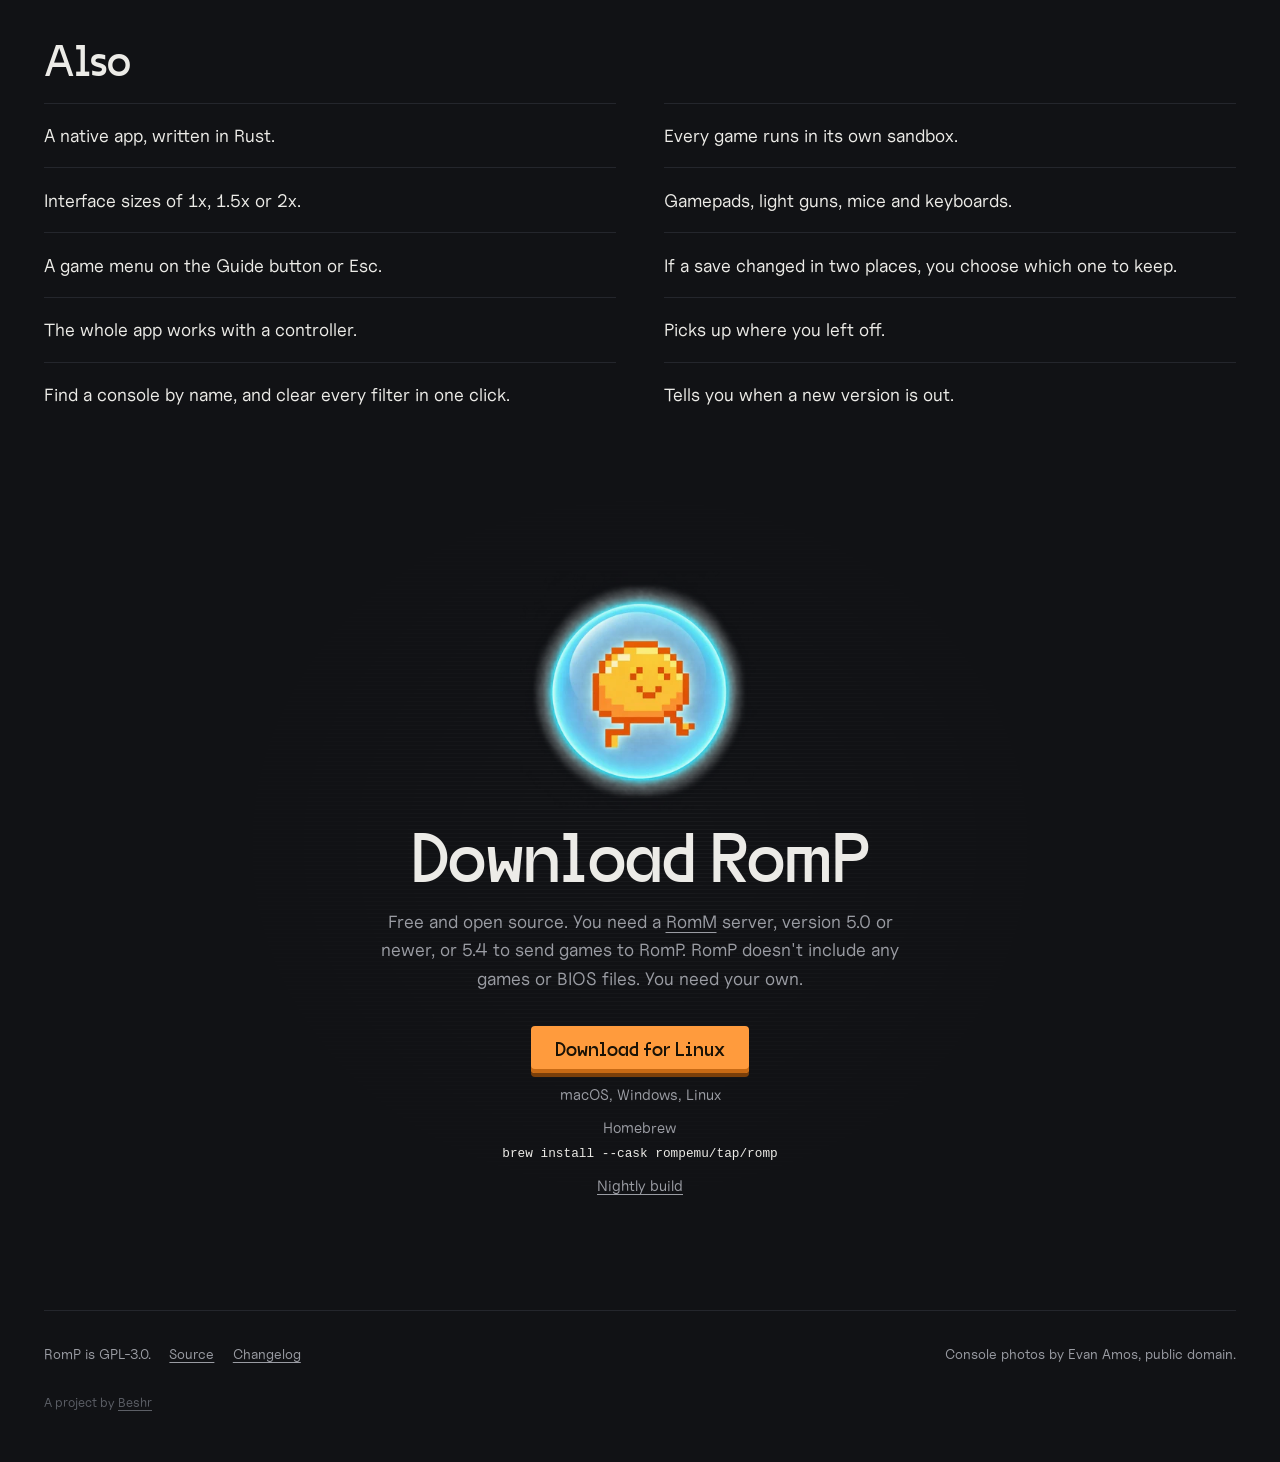
==== commit 0a3ff8b1: "Say hardcore mode waits for RetroAchievements" ====
--- a/index.html
+++ b/index.html
@@ -30,13 +30,9 @@
   "@context": "https://schema.org",
   "@type": "SoftwareApplication",
   "name": "RomP",
-  "description": "A free, open source desktop app for macOS, Windows and Linux that plays the games in your RomM library. It downloads each game and the right emulator, and syncs in-game saves and save states with RomM.",
+  "description": "Play your RomM library.",
   "applicationCategory": "GameApplication",
   "operatingSystem": "macOS, Windows, Linux",
-  "isAccessibleForFree": true,
-  "featureList": "Plays a RomM library; installs emulators automatically; syncs saves and save states with RomM; offline play; RetroAchievements; controller support; each game sandboxed",
-  "softwareRequirements": "A RomM server, version 5.0 or newer",
-  "sameAs": ["https://github.com/RompEmu/RomP"],
   "license": "https://www.gnu.org/licenses/gpl-3.0.html",
   "url": "https://rompemu.github.io/",
   "downloadUrl": "https://github.com/RompEmu/RomP/releases/latest",
@@ -45,7 +41,7 @@
 }
 </script>
 <link rel="preload" href="fonts/vg5000.woff2" as="font" type="font/woff2" crossorigin>
-<link rel="stylesheet" href="style.css?v=20261023-1">
+<link rel="stylesheet" href="style.css?v=20261018-1">
 </head>
 <body>
 
@@ -60,7 +56,6 @@
     <a class="tag" href="https://github.com/RompEmu/RomP/releases/latest" data-tag hidden></a>
   </div>
   <nav>
-    <a href="/faq/">FAQ</a>
     <a href="https://github.com/RompEmu/RomP">GitHub</a>
     <a href="#download">Download</a>
   </nav>
@@ -125,7 +120,7 @@
         <span class="console" data-name="PlayStation 3" data-emu="RPCS3"><img src="img/consoles/ps3.webp" alt="" loading="lazy"></span>
       </div>
     </div>
-    <p class="shelf-link">New: Atari 7800, 5200, 8-bit and ST, Atari Jaguar CD, Amstrad CPC, Commodore VIC-20, Plus/4 and 128, Amiga CD32 and CDTV, Neo Geo CD, PC-FX, Pokémon Mini, Game &amp; Watch, Watara Supervision, Mega Duck, Fairchild Channel F, TIC-80 and PICO-8.<br><a href="/systems/">See all supported systems</a></p>
+    <p class="shelf-link">New: Atari 7800, 5200, 8-bit and ST, Atari Jaguar CD, Amstrad CPC, Commodore VIC-20, Plus/4 and 128, Amiga CD32 and CDTV, Neo Geo CD, PC-FX, Pokémon Mini, Game &amp; Watch, Watara Supervision, Mega Duck, Fairchild Channel F, TIC-80 and PICO-8.<br><a href="https://github.com/RompEmu/RomP#supported-systems">See all supported systems</a></p>
   </section>
 
   <section class="play">
@@ -149,7 +144,7 @@
       <li>mGBA</li>
       <li>melonDS DS</li>
       <li>PPSSPP</li>
-      <li class="more"><a href="/systems/">Many more</a></li>
+      <li class="more"><a href="https://github.com/RompEmu/RomP#supported-systems">Many more</a></li>
     </ul>
     <p class="cores-note">Most run as libretro cores. ARMSX2 and FAKE-08, for PICO-8, come from RomP's own builds. xemu and RPCS3 run as standalone apps.</p>
   </section>
@@ -235,7 +230,7 @@
     <div>
       <p class="eyebrow">Save states</p>
       <h2>Save anywhere</h2>
-      <p>Each save state has a picture of the moment. Saves sync with RomM, so you can continue on another computer. <a href="/saves/">How save sync works</a></p>
+      <p>Each save state has a picture of the moment. Saves sync with RomM, so you can continue on another computer.</p>
     </div>
   </section>
 
@@ -276,13 +271,13 @@
       <p class="small" data-version>macOS, Windows, Linux</p>
       <p class="small others" data-others hidden></p>
       <p class="small">Homebrew<br><code>brew install --cask rompemu/tap/romp</code></p>
-      <p class="small"><a href="https://github.com/RompEmu/RomP/releases/tag/nightly">Nightly build</a> <a href="/install/">How to install</a></p>
+      <p class="small"><a href="https://github.com/RompEmu/RomP/releases/tag/nightly">Nightly build</a></p>
     </div>
   </section>
 </main>
 
 <footer>
-  <p>RomP is GPL-3.0. <a href="https://github.com/RompEmu/RomP">Source</a> <a href="https://github.com/RompEmu/RomP/blob/main/CHANGELOG.md">Changelog</a> <a href="/install/">Install</a> <a href="/systems/">Systems</a> <a href="/saves/">Save sync</a> <a href="/faq/">FAQ</a></p>
+  <p>RomP is GPL-3.0. <a href="https://github.com/RompEmu/RomP">Source</a> <a href="https://github.com/RompEmu/RomP/blob/main/CHANGELOG.md">Changelog</a></p>
   <p>Console photos by Evan Amos, public domain.</p>
   <p class="byline">A project by <a href="https://beshr.com">Beshr</a></p>
 </footer>
